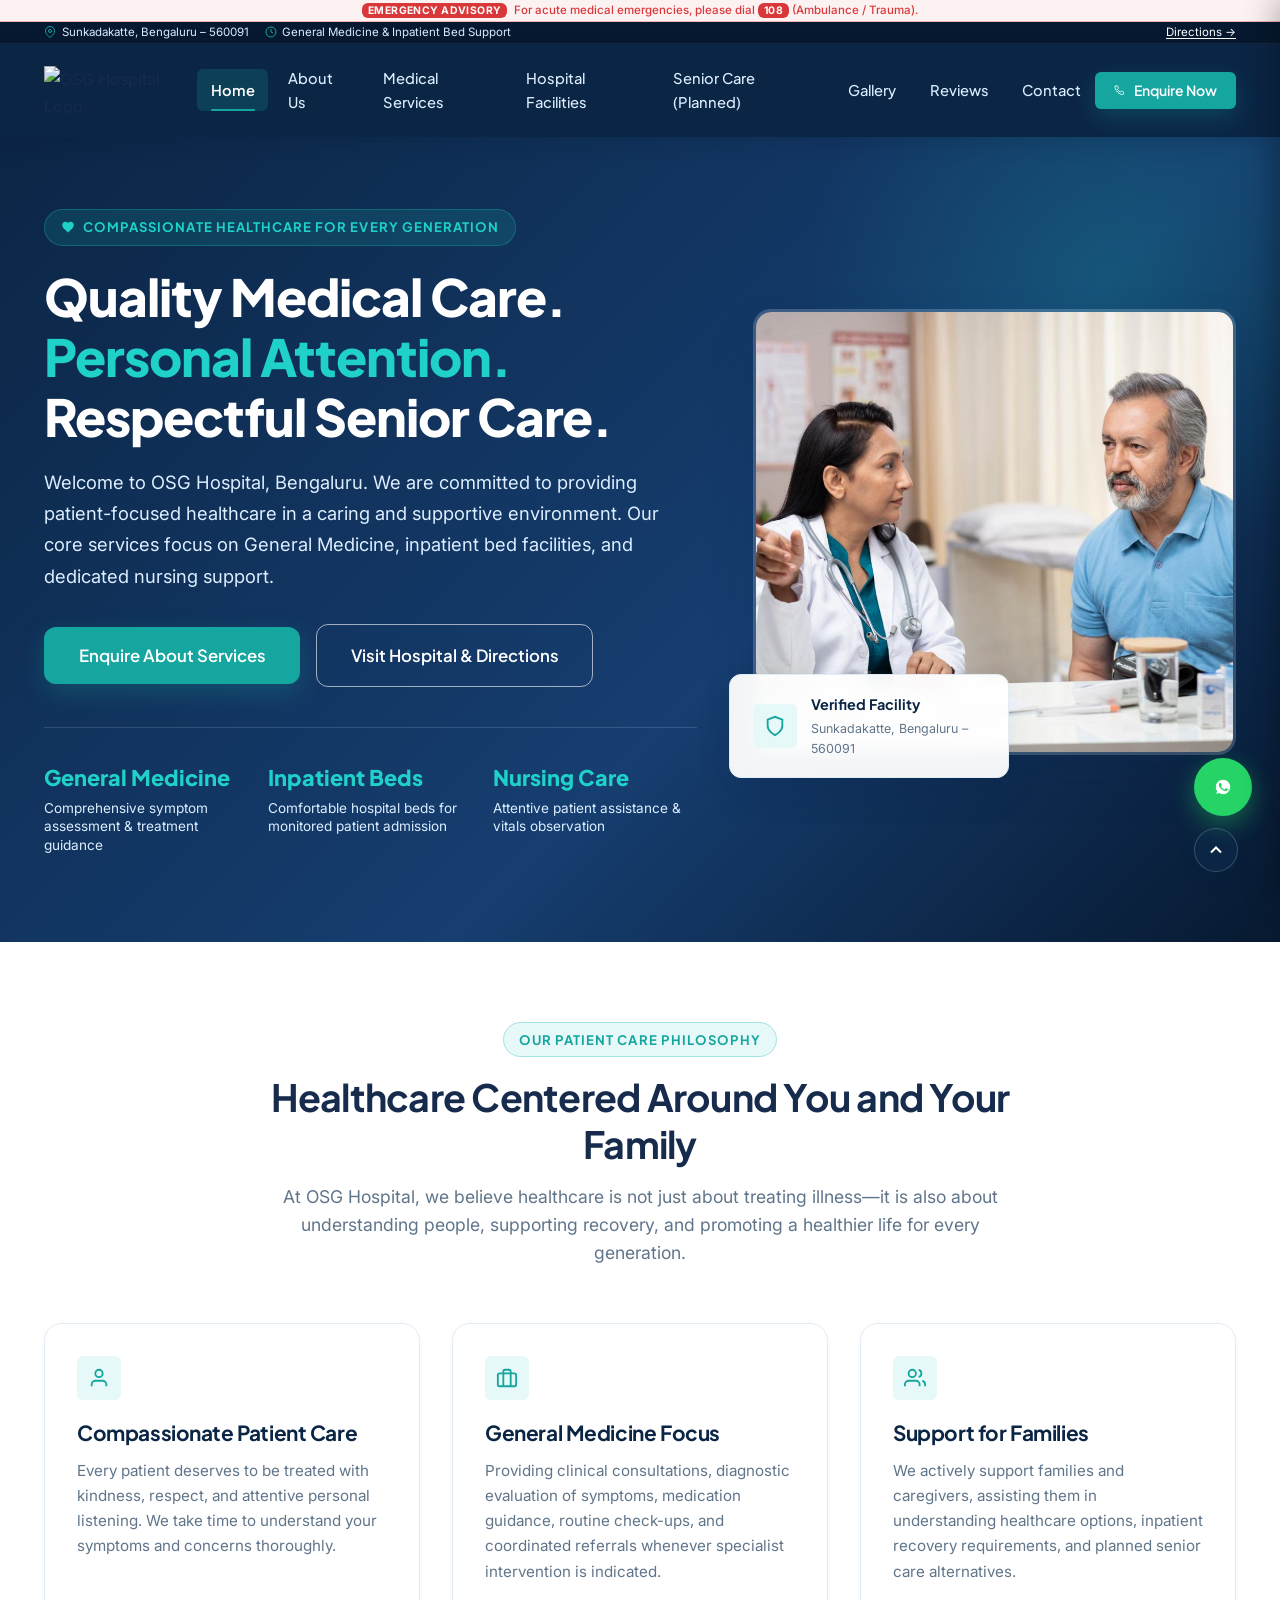
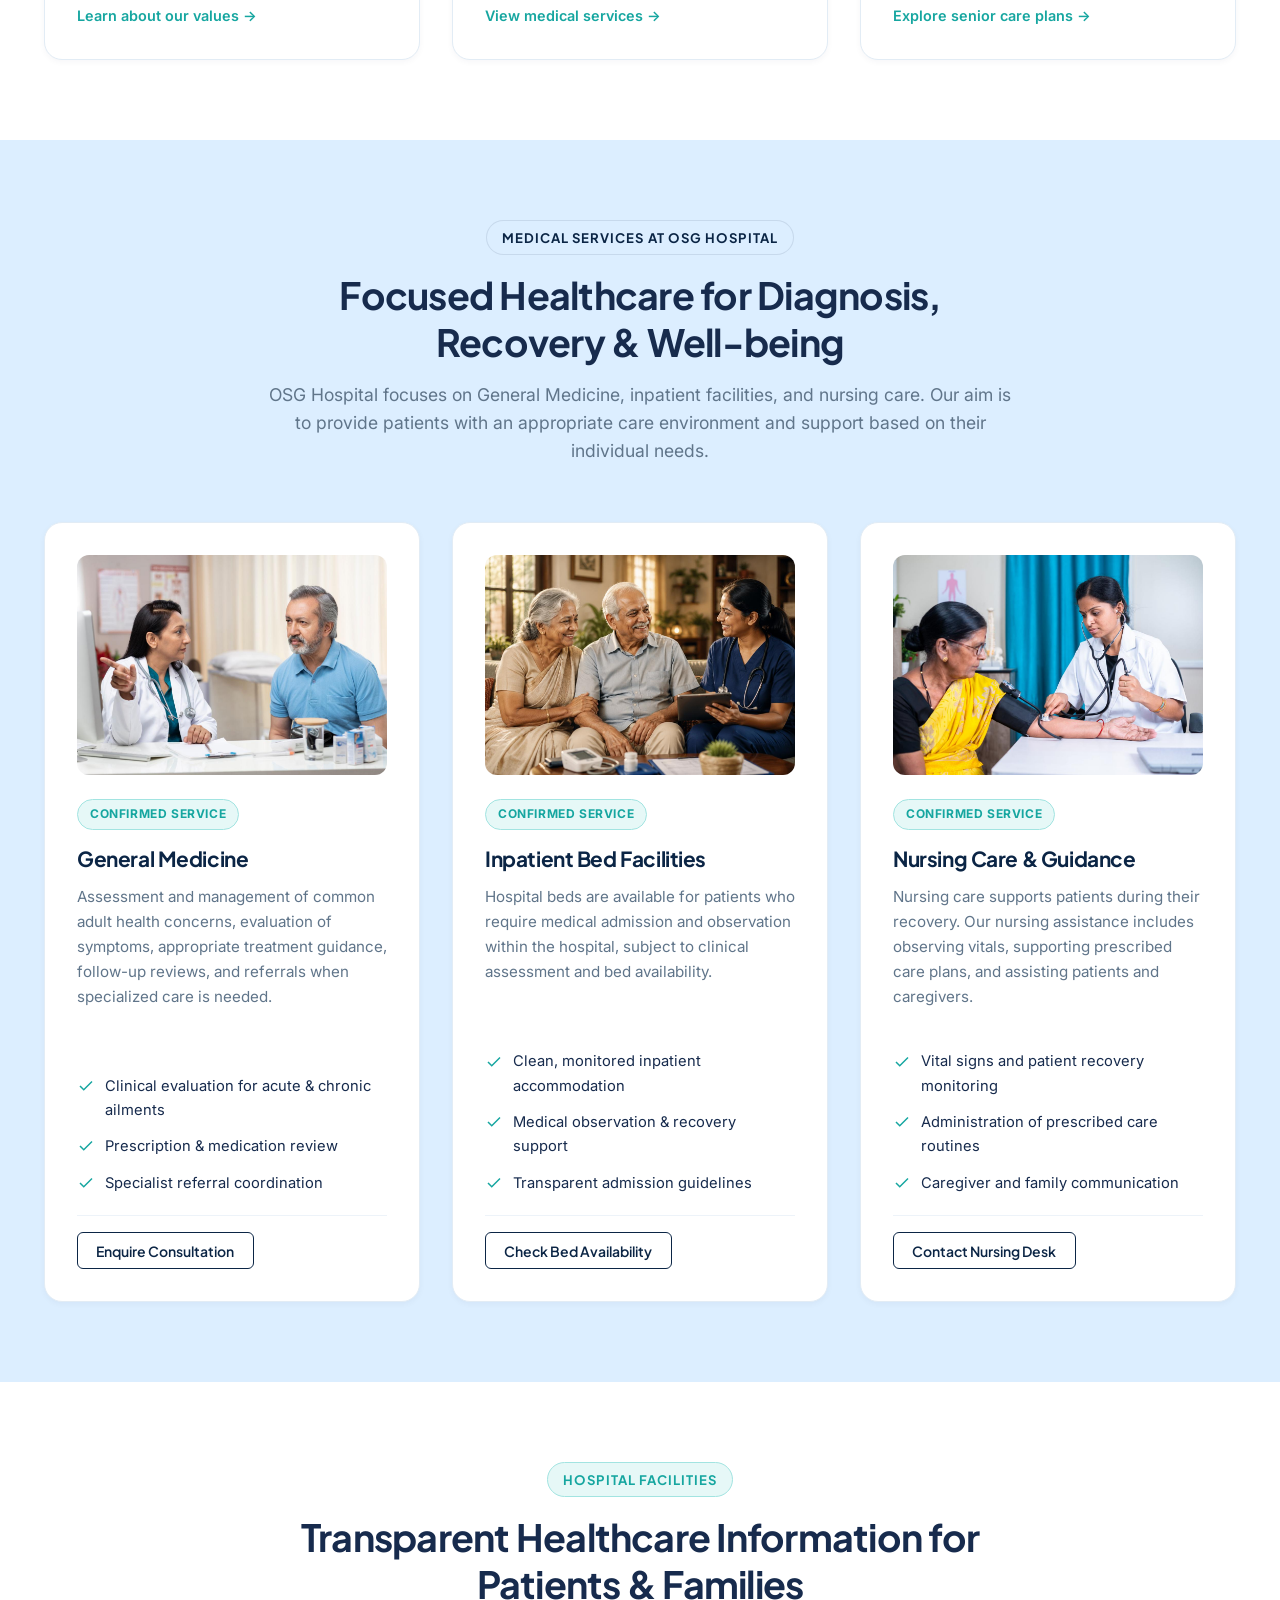
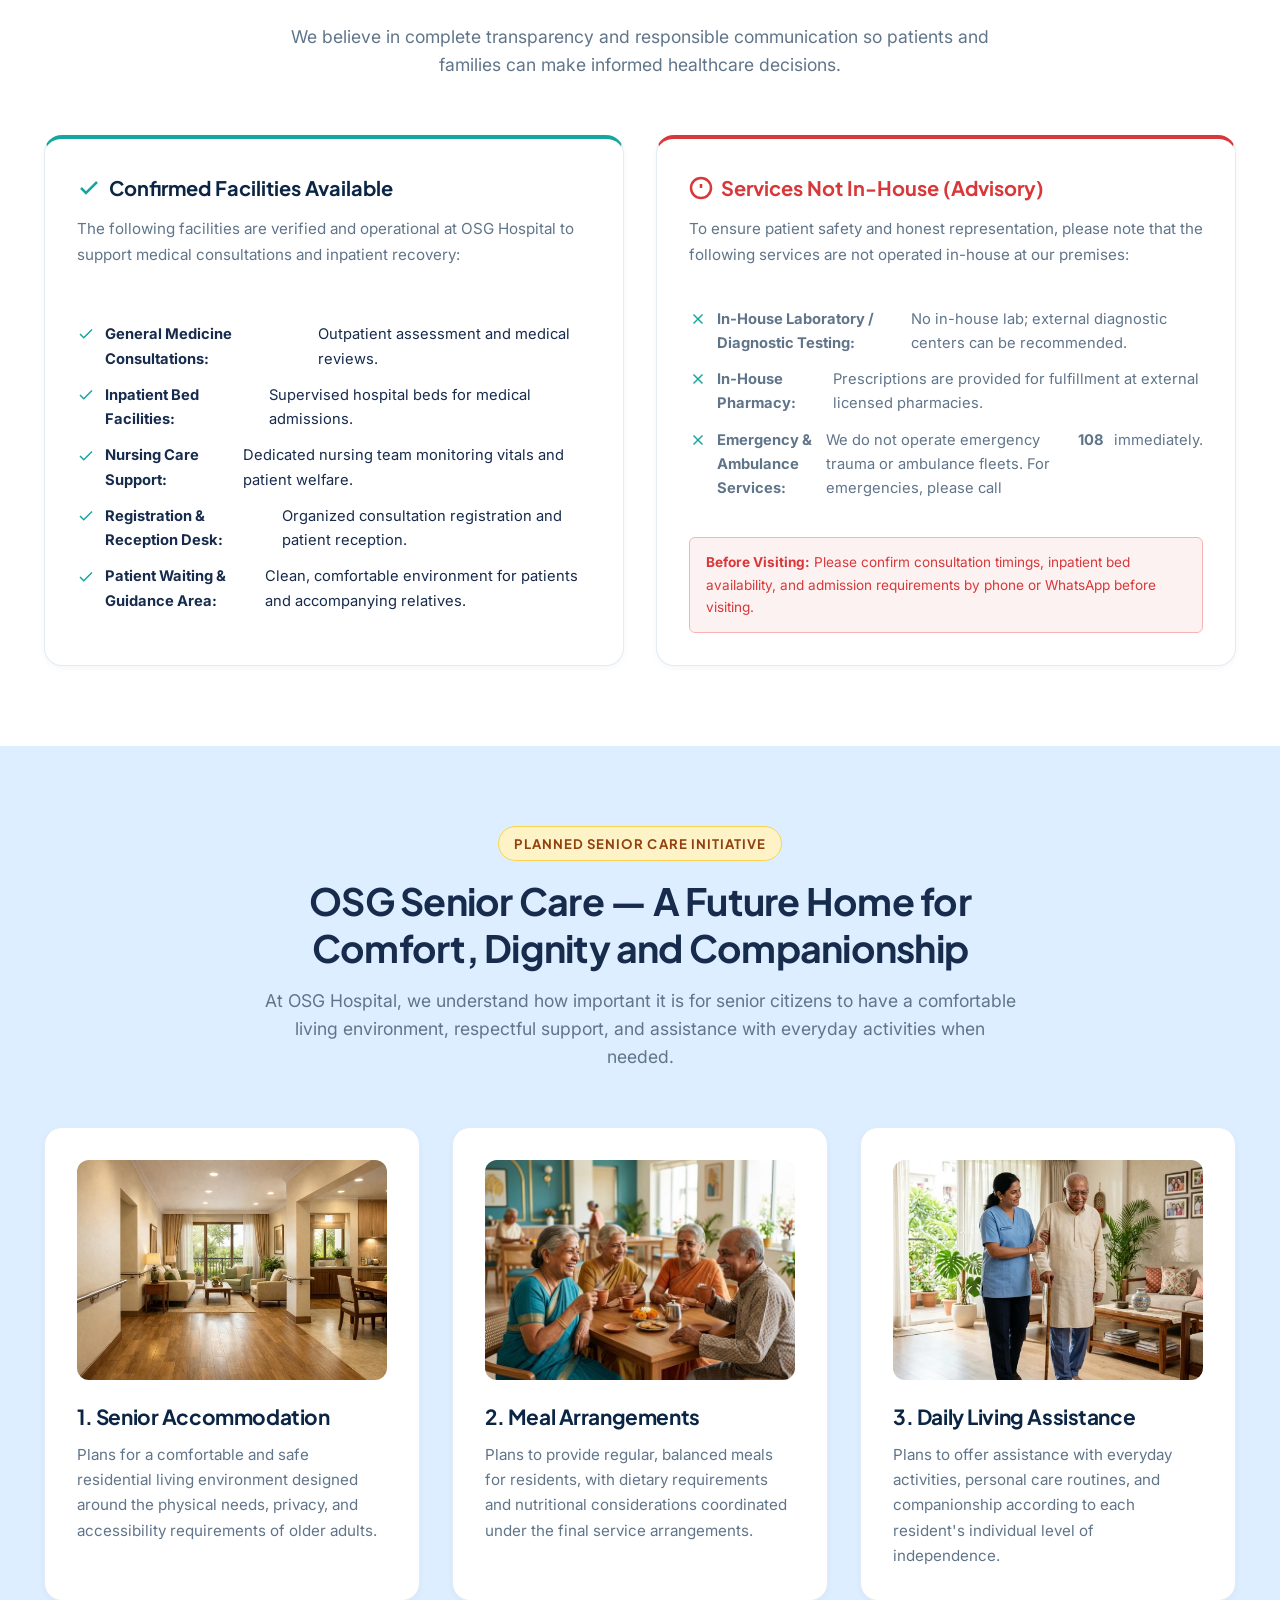
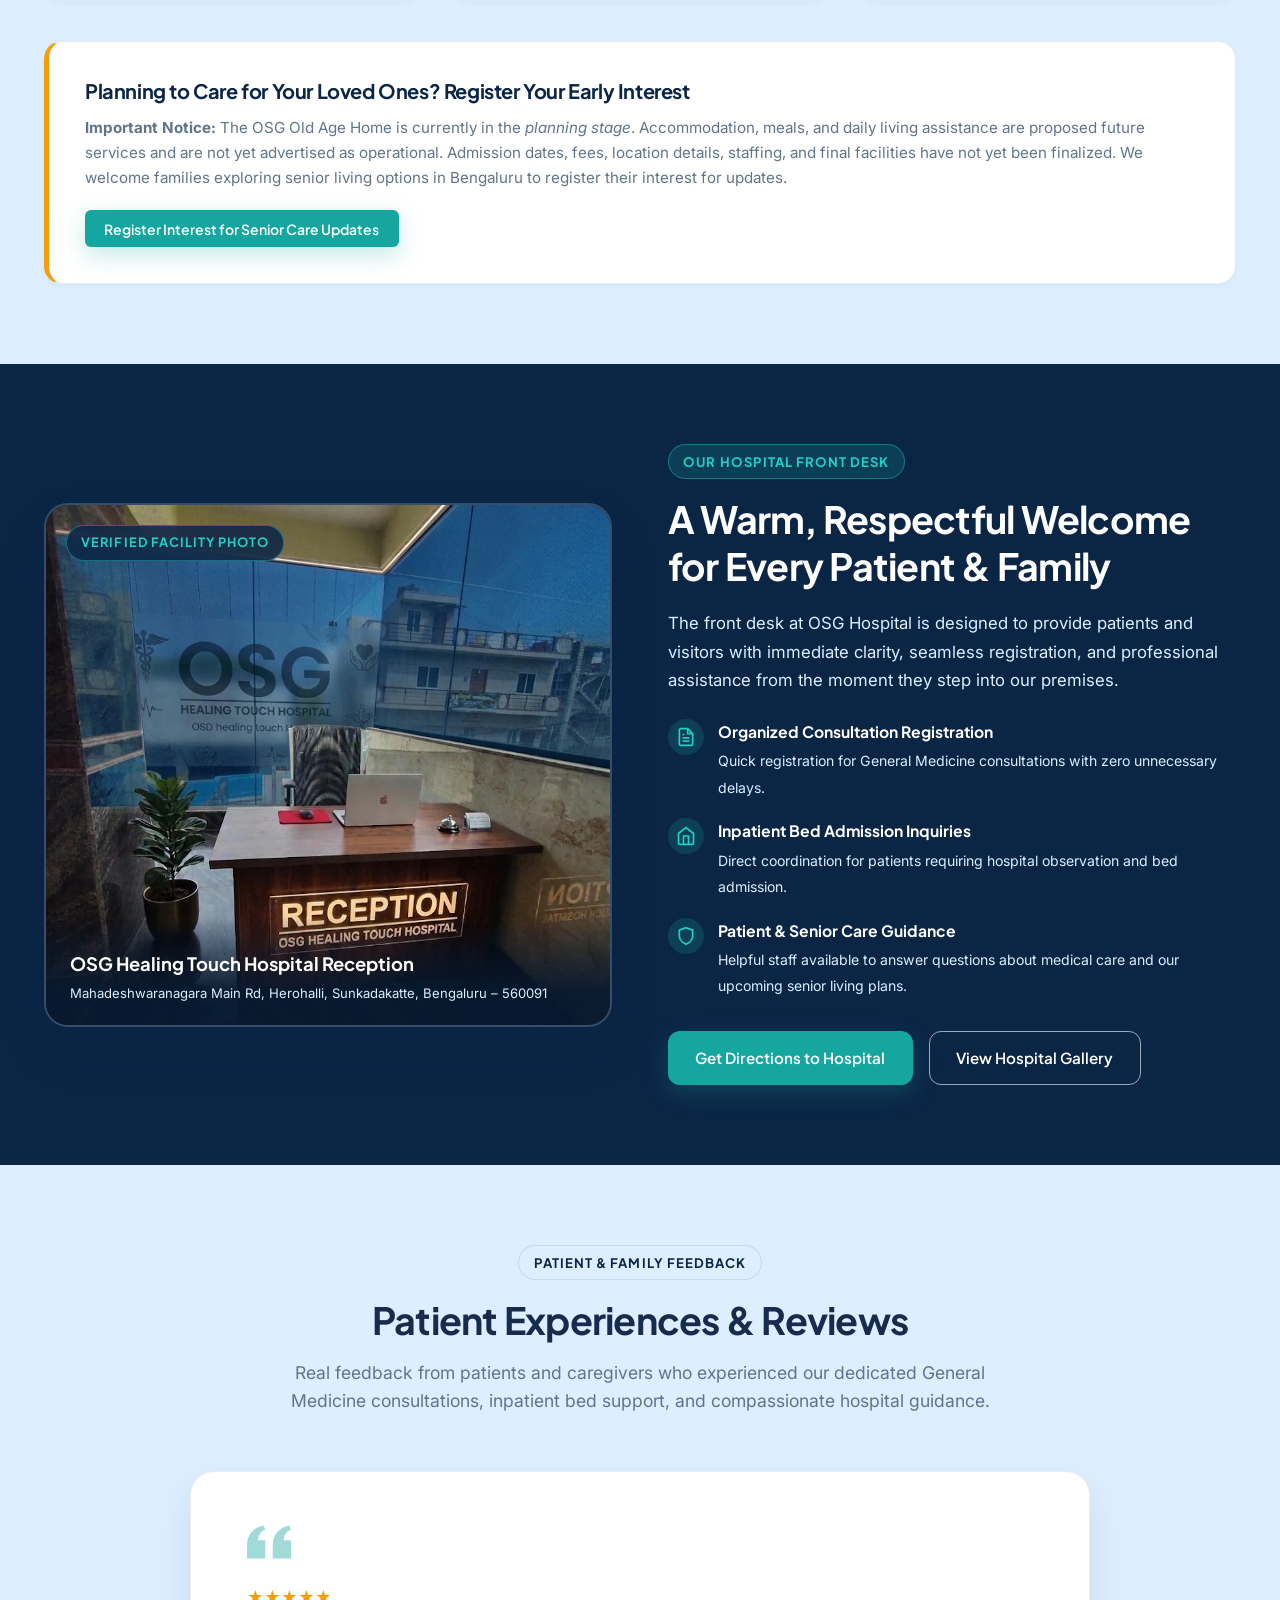
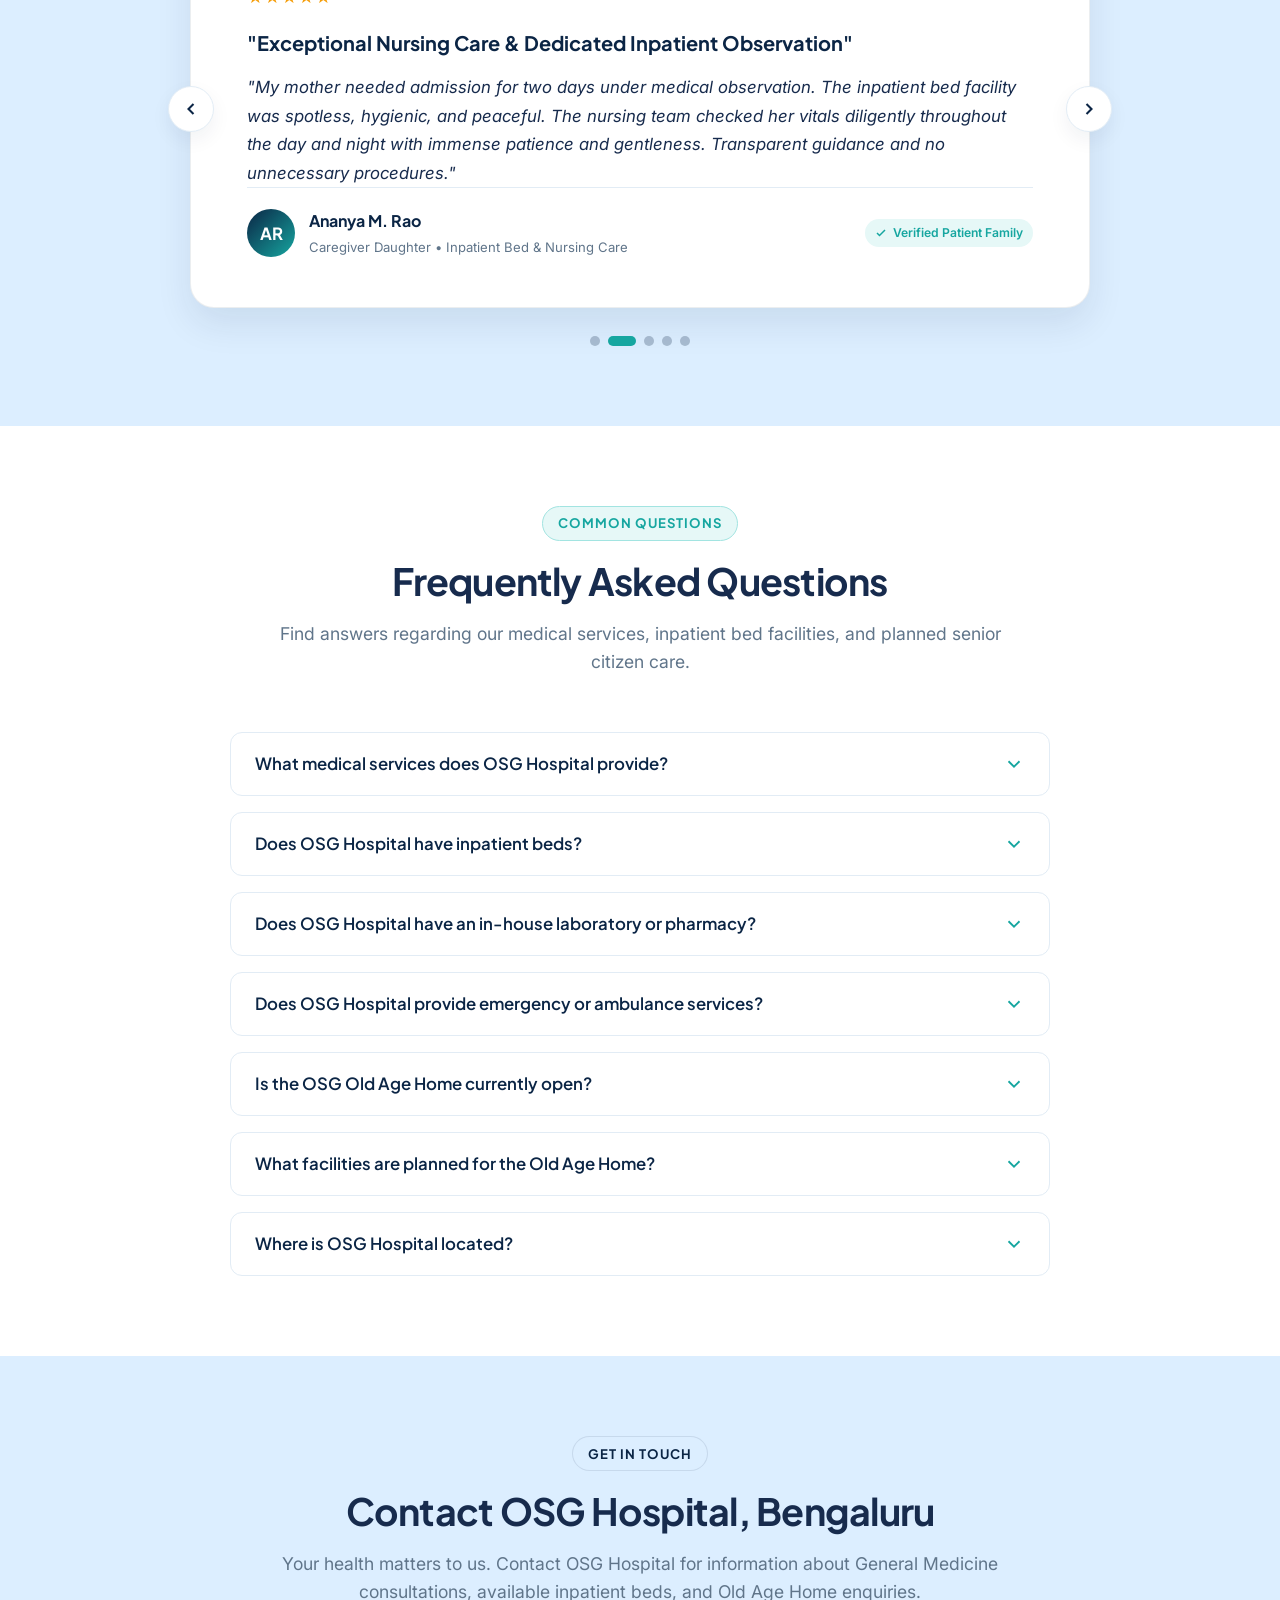
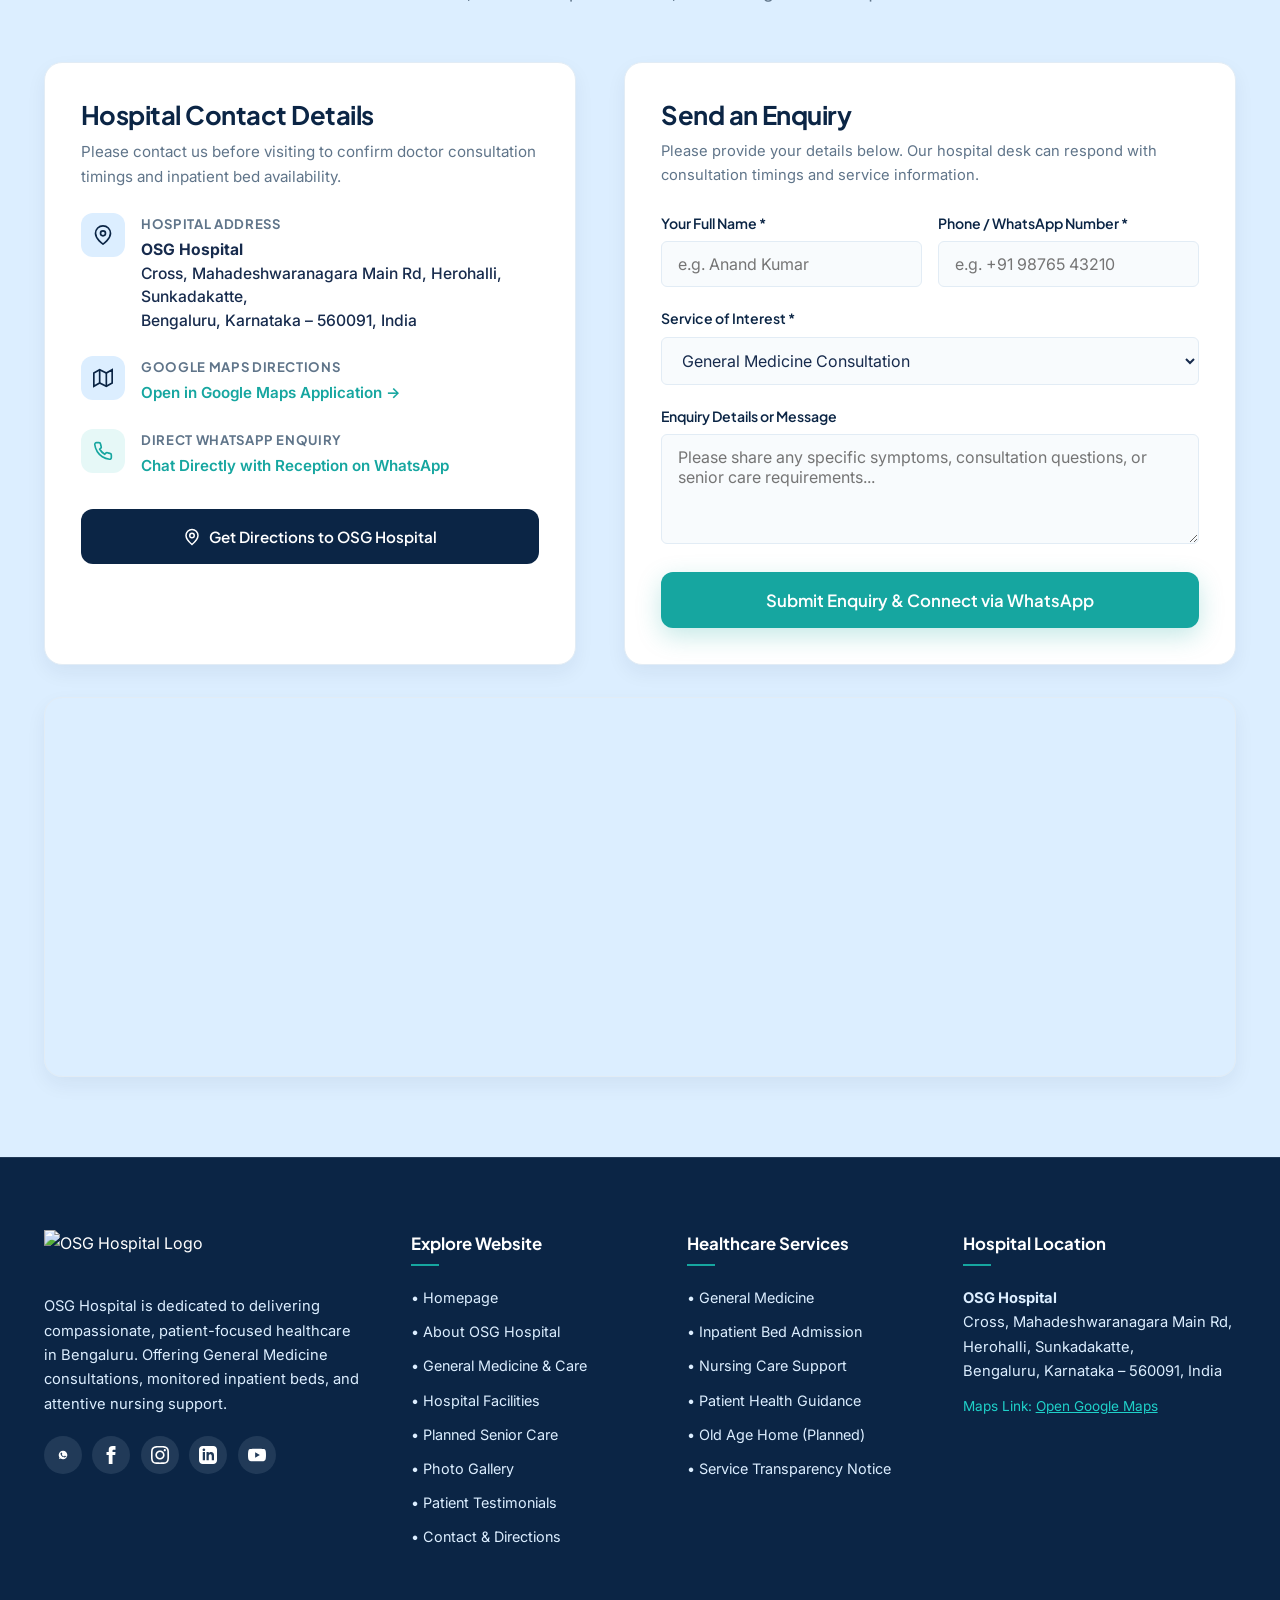
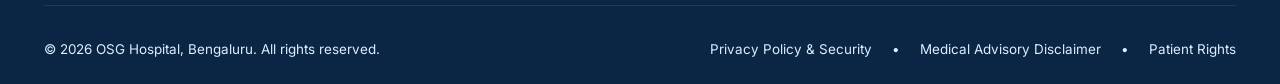
==== index.html @ 6dcfab47 "Add files via upload" ====
<!DOCTYPE html>
<html lang="en">
<head>
  <meta charset="UTF-8">
  <meta name="viewport" content="width=device-width, initial-scale=1.0">
  <title>OSG Hospital Bengaluru | General Medicine & Inpatient Care</title>
  <meta name="description" content="OSG Hospital in Bengaluru provides General Medicine, inpatient bed facilities, and nursing care. Enquire about medical services and our planned Old Age Home initiative.">
  <meta name="keywords" content="OSG Hospital Bengaluru, General Medicine in Bengaluru, Inpatient hospital facilities in Bengaluru, Nursing care in Bengaluru, Planned Old Age Home in Bengaluru, Senior citizen accommodation enquiries in Bengaluru, Hospital in Bengaluru 560091">
  <meta name="author" content="OSG Hospital">
  <link rel="canonical" href="https://osghospital.in/">

  <!-- Open Graph / Facebook -->
  <meta property="og:type" content="website">
  <meta property="og:url" content="https://osghospital.in/">
  <meta property="og:title" content="OSG Hospital Bengaluru | General Medicine & Senior Care">
  <meta property="og:description" content="Compassionate healthcare, General Medicine, inpatient beds, and dedicated nursing in Bengaluru 560091. Learn about our planned senior care services.">
  <meta property="og:image" content="assets/images/reception-desk.png">

  <!-- Favicon -->
  <link rel="icon" type="image/svg+xml" href="assets/images/favicon.svg">

  <!-- Google Fonts: Plus Jakarta Sans & Inter -->
  <link rel="preconnect" href="https://fonts.googleapis.com">
  <link rel="preconnect" href="https://fonts.gstatic.com" crossorigin>
  <link href="https://fonts.googleapis.com/css2?family=Inter:wght@300;400;500;600;700&family=Plus+Jakarta+Sans:wght@500;600;700;800;900&display=swap" rel="stylesheet">

  <!-- Stylesheet -->
  <link rel="stylesheet" href="assets/css/style.css">

  <!-- Schema.org Medical Organization JSON-LD -->
  <script type="application/ld+json">
  {
    "@context": "https://schema.org",
    "@type": "MedicalOrganization",
    "name": "OSG Hospital",
    "alternateName": ["OSG Healing Touch Hospital", "OSG Hospital and Senior Citizen Health Care"],
    "description": "Healthcare facility in Bengaluru focusing on General Medicine, inpatient bed facilities, nursing care, and planned senior citizen care.",
    "url": "https://osghospital.in",
    "logo": "https://osghospital.in/assets/images/logo-dark.svg",
    "address": {
      "@type": "PostalAddress",
      "streetAddress": "Cross, Mahadeshwaranagara Main Rd, Herohalli, Sunkadakatte",
      "addressLocality": "Bengaluru",
      "addressRegion": "Karnataka",
      "postalCode": "560091",
      "addressCountry": "IN"
    },
    "hasMap": "https://share.google/vMTb4hacWl4AtbwWm",
    "medicalSpecialty": "GeneralMedicine",
    "availableService": [
      {
        "@type": "MedicalProcedure",
        "name": "General Medicine Consultations"
      },
      {
        "@type": "MedicalProcedure",
        "name": "Inpatient Bed Facilities"
      },
      {
        "@type": "MedicalProcedure",
        "name": "Professional Nursing Care"
      }
    ]
  }
  </script>
</head>
<body>

  <!-- Top Emergency & Safety Notice Ribbon (Half-Size Compact) -->
  <div class="emergency-bar" role="alert">
    <div class="container">
      <strong>Emergency Advisory</strong>
      <span>For acute medical emergencies, please dial <strong>108</strong> (Ambulance / Trauma).</span>
    </div>
  </div>

  <!-- Top Information Bar (Half-Size Compact) -->
  <div class="top-info-bar">
    <div class="container">
      <div class="top-info-items">
        <span class="top-info-item">
          <svg viewBox="0 0 24 24" fill="none" stroke="currentColor" stroke-width="2"><path d="M21 10c0 7-9 13-9 13s-9-6-9-13a9 9 0 0118 0z"></path><circle cx="12" cy="10" r="3"></circle></svg>
          Sunkadakatte, Bengaluru &ndash; 560091
        </span>
        <span class="top-info-item top-info-hide-mob">
          <svg viewBox="0 0 24 24" fill="none" stroke="currentColor" stroke-width="2"><circle cx="12" cy="12" r="10"></circle><polyline points="12 6 12 12 16 14"></polyline></svg>
          General Medicine &amp; Inpatient Bed Support
        </span>
      </div>
      <div class="top-info-items">
        <a href="https://share.google/vMTb4hacWl4AtbwWm" target="_blank" rel="noopener noreferrer" class="top-info-link">
          Directions &rarr;
        </a>
      </div>
    </div>
  </div>

  <!-- Main Site Header & Sticky Navigation -->
  <header class="site-header">
    <div class="container">
      <nav class="navbar" aria-label="Main Navigation">
        <!-- Logo -->
        <a href="index.html" class="nav-brand" aria-label="OSG Hospital Home">
          <img src="assets/images/logo-white.svg" alt="OSG Hospital Logo" class="nav-logo-img">
        </a>

        <!-- Desktop Navigation Links -->
        <div class="nav-menu">
          <a href="index.html" class="nav-link active">Home</a>
          <a href="about.html" class="nav-link">About Us</a>
          <a href="services.html" class="nav-link">Medical Services</a>
          <a href="facilities.html" class="nav-link">Hospital Facilities</a>
          <a href="senior-care.html" class="nav-link">Senior Care (Planned)</a>
          <a href="gallery.html" class="nav-link">Gallery</a>
          <a href="#reviews" class="nav-link">Reviews</a>
          <a href="contact.html" class="nav-link">Contact</a>
        </div>

        <!-- Header Actions -->
        <div class="nav-actions">
          <button class="btn btn-teal btn-sm" data-open-modal="enquiryModal" data-service="General Consultation">
            <svg width="16" height="16" viewBox="0 0 24 24" fill="none" stroke="currentColor" stroke-width="2"><path d="M22 16.92v3a2 2 0 01-2.18 2 19.79 19.79 0 01-8.63-3.07 19.5 19.5 0 01-6-6 19.79 19.79 0 01-3.07-8.67A2 2 0 014.11 2h3a2 2 0 012 1.72 12.84 12.84 0 00.7 2.81 2 2 0 01-.45 2.11L8.09 9.91a16 16 0 006 6l1.27-1.27a2 2 0 012.11-.45 12.84 12.84 0 002.81.7A2 2 0 0122 16.92z"></path></svg>
            Enquire Now
          </button>
        </div>

        <!-- Mobile Drawer Toggle -->
        <button class="nav-toggle" aria-label="Toggle navigation menu">
          <svg viewBox="0 0 24 24" fill="none" stroke="currentColor" stroke-width="2"><line x1="3" y1="12" x2="21" y2="12"></line><line x1="3" y1="6" x2="21" y2="6"></line><line x1="3" y1="18" x2="21" y2="18"></line></svg>
        </button>
      </nav>
    </div>
  </header>

  <!-- Mobile Off-canvas Navigation Drawer -->
  <div class="mobile-nav-backdrop"></div>
  <aside class="mobile-nav-drawer" aria-label="Mobile Navigation">
    <div class="mobile-nav-header">
      <img src="assets/images/logo-white.svg" alt="OSG Hospital Logo" style="height: 38px;">
      <button class="mobile-nav-close" aria-label="Close navigation menu">
        <svg width="24" height="24" viewBox="0 0 24 24" fill="none" stroke="currentColor" stroke-width="2"><line x1="18" y1="6" x2="6" y2="18"></line><line x1="6" y1="6" x2="18" y2="18"></line></svg>
      </button>
    </div>
    <div class="mobile-nav-links">
      <a href="index.html" class="nav-link active">Home</a>
      <a href="about.html" class="nav-link">About Us</a>
      <a href="services.html" class="nav-link">Medical Services</a>
      <a href="facilities.html" class="nav-link">Hospital Facilities</a>
      <a href="senior-care.html" class="nav-link">Senior Care (Planned)</a>
      <a href="gallery.html" class="nav-link">Photo Gallery</a>
      <a href="#reviews" class="nav-link">Patient Reviews</a>
      <a href="contact.html" class="nav-link">Contact & Directions</a>
    </div>
    <div class="mobile-nav-footer">
      <button class="btn btn-teal btn-sm" style="width: 100%;" data-open-modal="enquiryModal">
        Book Consultation / Enquiry
      </button>
      <a href="https://wa.me/919999999999?text=Hello%20OSG%20Hospital,%20I%20would%20like%20to%20enquire%20about%20your%20medical%20services." target="_blank" rel="noopener noreferrer" class="btn btn-whatsapp btn-sm" style="width: 100%;">
        Chat on WhatsApp
      </a>
    </div>
  </aside>

  <!-- 1. HERO SECTION -->
  <section class="hero-section">
    <div class="container">
      <div class="hero-grid">
        <div class="hero-content">
          <div class="hero-badge">
            <svg width="14" height="14" viewBox="0 0 24 24" fill="currentColor"><path d="M12 21.35l-1.45-1.32C5.4 15.36 2 12.28 2 8.5 2 5.42 4.42 3 7.5 3c1.74 0 3.41.81 4.5 2.09C13.09 3.81 14.76 3 16.5 3 19.58 3 22 5.42 22 8.5c0 3.78-3.4 6.86-8.55 11.54L12 21.35z"/></svg>
            Compassionate Healthcare for Every Generation
          </div>
          <h1 class="hero-title">
            Quality Medical Care. <br>
            <span>Personal Attention.</span> <br>
            Respectful Senior Care.
          </h1>
          <p class="hero-description">
            Welcome to OSG Hospital, Bengaluru. We are committed to providing patient-focused healthcare in a caring and supportive environment. Our core services focus on General Medicine, inpatient bed facilities, and dedicated nursing support.
          </p>
          <div class="btn-group">
            <button class="btn btn-teal btn-lg" data-open-modal="enquiryModal" data-service="General Consultation">
              Enquire About Services
            </button>
            <a href="contact.html" class="btn btn-outline-white btn-lg">
              Visit Hospital &amp; Directions
            </a>
          </div>

          <!-- Quick Metrics Bar -->
          <div class="hero-highlights">
            <div class="hero-highlight-item">
              <span class="hero-highlight-number">General Medicine</span>
              <span class="hero-highlight-label">Comprehensive symptom assessment &amp; treatment guidance</span>
            </div>
            <div class="hero-highlight-item">
              <span class="hero-highlight-number">Inpatient Beds</span>
              <span class="hero-highlight-label">Comfortable hospital beds for monitored patient admission</span>
            </div>
            <div class="hero-highlight-item">
              <span class="hero-highlight-number">Nursing Care</span>
              <span class="hero-highlight-label">Attentive patient assistance &amp; vitals observation</span>
            </div>
          </div>
        </div>

        <!-- Hero Visual Preview -->
        <div class="hero-card-preview">
          <div class="hero-main-img-wrapper">
            <img src="assets/images/general-medicine-consult.jpg" alt="General Medicine Doctor Consultation at OSG Hospital Bengaluru" class="hero-main-img">
          </div>
          <div class="hero-floating-card">
            <div class="floating-icon-wrap">
              <svg width="22" height="22" viewBox="0 0 24 24" fill="none" stroke="currentColor" stroke-width="2"><path d="M12 22s8-4 8-10V5l-8-3-8 3v7c0 6 8 10 8 10z"></path></svg>
            </div>
            <div>
              <div class="floating-card-title">Verified Facility</div>
              <div class="floating-card-desc">Sunkadakatte, Bengaluru &ndash; 560091</div>
            </div>
          </div>
        </div>
      </div>
    </div>
  </section>

  <!-- 2. WELCOME & PHILOSOPHY SECTION -->
  <section class="section section-bg-white">
    <div class="container">
      <div class="section-header">
        <span class="section-badge badge-teal">Our Patient Care Philosophy</span>
        <h2 class="section-title">Healthcare Centered Around You and Your Family</h2>
        <p class="section-subtitle">
          At OSG Hospital, we believe healthcare is not just about treating illness&mdash;it is also about understanding people, supporting recovery, and promoting a healthier life for every generation.
        </p>
      </div>

      <div class="grid-3">
        <div class="card">
          <div class="floating-icon-wrap" style="margin-bottom: 1.25rem;">
            <svg width="22" height="22" viewBox="0 0 24 24" fill="none" stroke="currentColor" stroke-width="2"><path d="M20 21v-2a4 4 0 00-4-4H8a4 4 0 00-4 4v2"></path><circle cx="12" cy="7" r="4"></circle></svg>
          </div>
          <h3 class="card-title">Compassionate Patient Care</h3>
          <p class="card-text">
            Every patient deserves to be treated with kindness, respect, and attentive personal listening. We take time to understand your symptoms and concerns thoroughly.
          </p>
          <a href="about.html" class="link-teal">Learn about our values &rarr;</a>
        </div>

        <div class="card">
          <div class="floating-icon-wrap" style="margin-bottom: 1.25rem;">
            <svg width="22" height="22" viewBox="0 0 24 24" fill="none" stroke="currentColor" stroke-width="2"><rect x="2" y="7" width="20" height="14" rx="2" ry="2"></rect><path d="M16 21V5a2 2 0 00-2-2h-4a2 2 0 00-2 2v16"></path></svg>
          </div>
          <h3 class="card-title">General Medicine Focus</h3>
          <p class="card-text">
            Providing clinical consultations, diagnostic evaluation of symptoms, medication guidance, routine check-ups, and coordinated referrals whenever specialist intervention is indicated.
          </p>
          <a href="services.html" class="link-teal">View medical services &rarr;</a>
        </div>

        <div class="card">
          <div class="floating-icon-wrap" style="margin-bottom: 1.25rem;">
            <svg width="22" height="22" viewBox="0 0 24 24" fill="none" stroke="currentColor" stroke-width="2"><path d="M17 21v-2a4 4 0 00-4-4H5a4 4 0 00-4 4v2"></path><circle cx="9" cy="7" r="4"></circle><path d="M23 21v-2a4 4 0 00-3-3.87"></path><path d="M16 3.13a4 4 0 010 7.75"></path></svg>
          </div>
          <h3 class="card-title">Support for Families</h3>
          <p class="card-text">
            We actively support families and caregivers, assisting them in understanding healthcare options, inpatient recovery requirements, and planned senior care alternatives.
          </p>
          <a href="senior-care.html" class="link-teal">Explore senior care plans &rarr;</a>
        </div>
      </div>
    </div>
  </section>

  <!-- 3. MEDICAL SERVICES SECTION -->
  <section class="section section-bg-secondary" id="services">
    <div class="container">
      <div class="section-header">
        <span class="section-badge">Medical Services at OSG Hospital</span>
        <h2 class="section-title">Focused Healthcare for Diagnosis, Recovery &amp; Well-being</h2>
        <p class="section-subtitle">
          OSG Hospital focuses on General Medicine, inpatient facilities, and nursing care. Our aim is to provide patients with an appropriate care environment and support based on their individual needs.
        </p>
      </div>

      <div class="grid-3">
        <!-- Service 1 -->
        <div class="card">
          <img src="assets/images/general-medicine-consult.jpg" alt="General Medicine Consultation" class="card-img-top">
          <span class="card-badge badge-confirmed">Confirmed Service</span>
          <h3 class="card-title">General Medicine</h3>
          <p class="card-text">
            Assessment and management of common adult health concerns, evaluation of symptoms, appropriate treatment guidance, follow-up reviews, and referrals when specialized care is needed.
          </p>
          <ul class="feature-list">
            <li class="feature-item">
              <svg viewBox="0 0 24 24" fill="none" stroke="currentColor" stroke-width="2"><polyline points="20 6 9 17 4 12"></polyline></svg>
              Clinical evaluation for acute &amp; chronic ailments
            </li>
            <li class="feature-item">
              <svg viewBox="0 0 24 24" fill="none" stroke="currentColor" stroke-width="2"><polyline points="20 6 9 17 4 12"></polyline></svg>
              Prescription &amp; medication review
            </li>
            <li class="feature-item">
              <svg viewBox="0 0 24 24" fill="none" stroke="currentColor" stroke-width="2"><polyline points="20 6 9 17 4 12"></polyline></svg>
              Specialist referral coordination
            </li>
          </ul>
          <div class="card-footer-action">
            <button class="btn btn-outline-navy btn-sm" data-open-modal="enquiryModal" data-service="General Medicine">
              Enquire Consultation
            </button>
          </div>
        </div>

        <!-- Service 2 -->
        <div class="card">
          <img src="assets/images/nursing-patient-care.jpg" alt="Inpatient Bed Facilities and Nursing Care" class="card-img-top">
          <span class="card-badge badge-confirmed">Confirmed Service</span>
          <h3 class="card-title">Inpatient Bed Facilities</h3>
          <p class="card-text">
            Hospital beds are available for patients who require medical admission and observation within the hospital, subject to clinical assessment and bed availability.
          </p>
          <ul class="feature-list">
            <li class="feature-item">
              <svg viewBox="0 0 24 24" fill="none" stroke="currentColor" stroke-width="2"><polyline points="20 6 9 17 4 12"></polyline></svg>
              Clean, monitored inpatient accommodation
            </li>
            <li class="feature-item">
              <svg viewBox="0 0 24 24" fill="none" stroke="currentColor" stroke-width="2"><polyline points="20 6 9 17 4 12"></polyline></svg>
              Medical observation &amp; recovery support
            </li>
            <li class="feature-item">
              <svg viewBox="0 0 24 24" fill="none" stroke="currentColor" stroke-width="2"><polyline points="20 6 9 17 4 12"></polyline></svg>
              Transparent admission guidelines
            </li>
          </ul>
          <div class="card-footer-action">
            <button class="btn btn-outline-navy btn-sm" data-open-modal="enquiryModal" data-service="Inpatient Bed Facility">
              Check Bed Availability
            </button>
          </div>
        </div>

        <!-- Service 3 -->
        <div class="card">
          <img src="assets/images/preventive-checkup.jpg" alt="Nursing Care and Patient Guidance" class="card-img-top">
          <span class="card-badge badge-confirmed">Confirmed Service</span>
          <h3 class="card-title">Nursing Care &amp; Guidance</h3>
          <p class="card-text">
            Nursing care supports patients during their recovery. Our nursing assistance includes observing vitals, supporting prescribed care plans, and assisting patients and caregivers.
          </p>
          <ul class="feature-list">
            <li class="feature-item">
              <svg viewBox="0 0 24 24" fill="none" stroke="currentColor" stroke-width="2"><polyline points="20 6 9 17 4 12"></polyline></svg>
              Vital signs and patient recovery monitoring
            </li>
            <li class="feature-item">
              <svg viewBox="0 0 24 24" fill="none" stroke="currentColor" stroke-width="2"><polyline points="20 6 9 17 4 12"></polyline></svg>
              Administration of prescribed care routines
            </li>
            <li class="feature-item">
              <svg viewBox="0 0 24 24" fill="none" stroke="currentColor" stroke-width="2"><polyline points="20 6 9 17 4 12"></polyline></svg>
              Caregiver and family communication
            </li>
          </ul>
          <div class="card-footer-action">
            <button class="btn btn-outline-navy btn-sm" data-open-modal="enquiryModal" data-service="Nursing Care">
              Contact Nursing Desk
            </button>
          </div>
        </div>
      </div>
    </div>
  </section>

  <!-- 4. CONFIRMED FACILITIES & TRANSPARENCY NOTICE -->
  <section class="section section-bg-white" id="facilities">
    <div class="container">
      <div class="section-header">
        <span class="section-badge badge-teal">Hospital Facilities</span>
        <h2 class="section-title">Transparent Healthcare Information for Patients &amp; Families</h2>
        <p class="section-subtitle">
          We believe in complete transparency and responsible communication so patients and families can make informed healthcare decisions.
        </p>
      </div>

      <div class="grid-2">
        <!-- Confirmed Facilities -->
        <div class="card" style="border-top: 4px solid var(--btn-cta);">
          <div class="transparency-col-title" style="color: var(--header-nav); font-size: 1.25rem;">
            <svg width="24" height="24" viewBox="0 0 24 24" fill="none" stroke="var(--btn-cta)" stroke-width="2.5"><polyline points="20 6 9 17 4 12"></polyline></svg>
            Confirmed Facilities Available
          </div>
          <p class="card-text">
            The following facilities are verified and operational at OSG Hospital to support medical consultations and inpatient recovery:
          </p>
          <ul class="feature-list">
            <li class="feature-item">
              <svg viewBox="0 0 24 24" fill="none" stroke="currentColor" stroke-width="2"><polyline points="20 6 9 17 4 12"></polyline></svg>
              <strong>General Medicine Consultations:</strong> Outpatient assessment and medical reviews.
            </li>
            <li class="feature-item">
              <svg viewBox="0 0 24 24" fill="none" stroke="currentColor" stroke-width="2"><polyline points="20 6 9 17 4 12"></polyline></svg>
              <strong>Inpatient Bed Facilities:</strong> Supervised hospital beds for medical admissions.
            </li>
            <li class="feature-item">
              <svg viewBox="0 0 24 24" fill="none" stroke="currentColor" stroke-width="2"><polyline points="20 6 9 17 4 12"></polyline></svg>
              <strong>Nursing Care Support:</strong> Dedicated nursing team monitoring vitals and patient welfare.
            </li>
            <li class="feature-item">
              <svg viewBox="0 0 24 24" fill="none" stroke="currentColor" stroke-width="2"><polyline points="20 6 9 17 4 12"></polyline></svg>
              <strong>Registration &amp; Reception Desk:</strong> Organized consultation registration and patient reception.
            </li>
            <li class="feature-item">
              <svg viewBox="0 0 24 24" fill="none" stroke="currentColor" stroke-width="2"><polyline points="20 6 9 17 4 12"></polyline></svg>
              <strong>Patient Waiting &amp; Guidance Area:</strong> Clean, comfortable environment for patients and accompanying relatives.
            </li>
          </ul>
        </div>

        <!-- Services Not Currently Available Notice -->
        <div class="card" style="border-top: 4px solid var(--alert-red);">
          <div class="transparency-col-title" style="color: var(--alert-red); font-size: 1.25rem;">
            <svg width="24" height="24" viewBox="0 0 24 24" fill="none" stroke="var(--alert-red)" stroke-width="2.5"><circle cx="12" cy="12" r="10"></circle><line x1="12" y1="8" x2="12" y2="12"></line><line x1="12" y1="16" x2="12.01" y2="16"></line></svg>
            Services Not In-House (Advisory)
          </div>
          <p class="card-text">
            To ensure patient safety and honest representation, please note that the following services are not operated in-house at our premises:
          </p>
          <ul class="feature-list">
            <li class="feature-item" style="color: var(--secondary-text);">
              <svg viewBox="0 0 24 24" fill="none" stroke="var(--alert-red)" stroke-width="2"><line x1="18" y1="6" x2="6" y2="18"></line><line x1="6" y1="6" x2="18" y2="18"></line></svg>
              <strong>In-House Laboratory / Diagnostic Testing:</strong> No in-house lab; external diagnostic centers can be recommended.
            </li>
            <li class="feature-item" style="color: var(--secondary-text);">
              <svg viewBox="0 0 24 24" fill="none" stroke="var(--alert-red)" stroke-width="2"><line x1="18" y1="6" x2="6" y2="18"></line><line x1="6" y1="6" x2="18" y2="18"></line></svg>
              <strong>In-House Pharmacy:</strong> Prescriptions are provided for fulfillment at external licensed pharmacies.
            </li>
            <li class="feature-item" style="color: var(--secondary-text);">
              <svg viewBox="0 0 24 24" fill="none" stroke="var(--alert-red)" stroke-width="2"><line x1="18" y1="6" x2="6" y2="18"></line><line x1="6" y1="6" x2="18" y2="18"></line></svg>
              <strong>Emergency &amp; Ambulance Services:</strong> We do not operate emergency trauma or ambulance fleets. For emergencies, please call <strong>108</strong> immediately.
            </li>
          </ul>
          <div style="background-color: var(--alert-red-bg); padding: 0.85rem 1rem; border-radius: var(--radius-sm); border: 1px solid var(--alert-red-border); margin-top: 1rem; font-size: 0.85rem; color: var(--alert-red);">
            <strong>Before Visiting:</strong> Please confirm consultation timings, inpatient bed availability, and admission requirements by phone or WhatsApp before visiting.
          </div>
        </div>
      </div>
    </div>
  </section>

  <!-- 5. PLANNED OLD AGE HOME & SENIOR CITIZEN CARE -->
  <section class="section section-bg-secondary" id="senior-care">
    <div class="container">
      <div class="section-header">
        <span class="section-badge badge-planned">Planned Senior Care Initiative</span>
        <h2 class="section-title">OSG Senior Care &mdash; A Future Home for Comfort, Dignity and Companionship</h2>
        <p class="section-subtitle">
          At OSG Hospital, we understand how important it is for senior citizens to have a comfortable living environment, respectful support, and assistance with everyday activities when needed.
        </p>
      </div>

      <div class="grid-3">
        <!-- Proposed 1 -->
        <div class="card">
          <img src="assets/images/senior-care-residence.jpg" alt="Planned Senior Citizen Accommodation" class="card-img-top">
          <h3 class="card-title">1. Senior Accommodation</h3>
          <p class="card-text">
            Plans for a comfortable and safe residential living environment designed around the physical needs, privacy, and accessibility requirements of older adults.
          </p>
        </div>

        <!-- Proposed 2 -->
        <div class="card">
          <img src="assets/images/senior-living-community.jpg" alt="Planned Nutritious Meal Arrangements" class="card-img-top">
          <h3 class="card-title">2. Meal Arrangements</h3>
          <p class="card-text">
            Plans to provide regular, balanced meals for residents, with dietary requirements and nutritional considerations coordinated under the final service arrangements.
          </p>
        </div>

        <!-- Proposed 3 -->
        <div class="card">
          <img src="assets/images/senior-assisted-walk.jpg" alt="Assistance with Daily Living Activities" class="card-img-top">
          <h3 class="card-title">3. Daily Living Assistance</h3>
          <p class="card-text">
            Plans to offer assistance with everyday activities, personal care routines, and companionship according to each resident's individual level of independence.
          </p>
        </div>
      </div>

      <!-- Planning Status Callout -->
      <div class="transparency-box" style="margin-top: 2.5rem; background: #FFFFFF; border-left: 5px solid #F59E0B;">
        <h3 style="color: var(--header-nav); font-size: 1.25rem; margin-bottom: 0.75rem;">
          Planning to Care for Your Loved Ones? Register Your Early Interest
        </h3>
        <p style="color: var(--secondary-text); font-size: 0.95rem; line-height: 1.65; margin-bottom: 1.25rem;">
          <strong>Important Notice:</strong> The OSG Old Age Home is currently in the <em>planning stage</em>. Accommodation, meals, and daily living assistance are proposed future services and are not yet advertised as operational. Admission dates, fees, location details, staffing, and final facilities have not yet been finalized. We welcome families exploring senior living options in Bengaluru to register their interest for updates.
        </p>
        <button class="btn btn-teal btn-sm" data-open-modal="enquiryModal" data-service="Planned Old Age Home Interest">
          Register Interest for Senior Care Updates
        </button>
      </div>
    </div>
  </section>

  <!-- 6. HOSPITAL RECEPTION DESK & FACILITY SHOWCASE -->
  <section class="reception-showcase-section" id="reception">
    <div class="container">
      <div class="reception-grid">
        <!-- Verified Reception Desk Photo -->
        <div class="reception-image-card">
          <span class="reception-tag">Verified Facility Photo</span>
          <img src="assets/images/reception-desk.png" alt="OSG Healing Touch Hospital Reception Desk Bengaluru" class="reception-image">
          <div class="reception-caption-overlay">
            <div class="reception-caption-title">OSG Healing Touch Hospital Reception</div>
            <div class="reception-caption-sub">Mahadeshwaranagara Main Rd, Herohalli, Sunkadakatte, Bengaluru &ndash; 560091</div>
          </div>
        </div>

        <!-- Reception Context Content -->
        <div class="reception-info-content">
          <span class="section-badge badge-teal" style="background: rgba(22, 166, 160, 0.2); color: #1FD1C9; border-color: rgba(31, 209, 201, 0.4);">
            Our Hospital Front Desk
          </span>
          <h2>A Warm, Respectful Welcome for Every Patient &amp; Family</h2>
          <p>
            The front desk at OSG Hospital is designed to provide patients and visitors with immediate clarity, seamless registration, and professional assistance from the moment they step into our premises.
          </p>

          <div class="reception-points">
            <div class="reception-point-item">
              <div class="point-icon">
                <svg width="20" height="20" viewBox="0 0 24 24" fill="none" stroke="currentColor" stroke-width="2"><path d="M14 2H6a2 2 0 00-2 2v16a2 2 0 002 2h12a2 2 0 002-2V8z"></path><polyline points="14 2 14 8 20 8"></polyline><line x1="16" y1="13" x2="8" y2="13"></line><line x1="16" y1="17" x2="8" y2="17"></line><polyline points="10 9 9 9 8 9"></polyline></svg>
              </div>
              <div class="point-text">
                <strong>Organized Consultation Registration</strong>
                <span>Quick registration for General Medicine consultations with zero unnecessary delays.</span>
              </div>
            </div>

            <div class="reception-point-item">
              <div class="point-icon">
                <svg width="20" height="20" viewBox="0 0 24 24" fill="none" stroke="currentColor" stroke-width="2"><path d="M3 9l9-7 9 7v11a2 2 0 01-2 2H5a2 2 0 01-2-2z"></path><polyline points="9 22 9 12 15 12 15 22"></polyline></svg>
              </div>
              <div class="point-text">
                <strong>Inpatient Bed Admission Inquiries</strong>
                <span>Direct coordination for patients requiring hospital observation and bed admission.</span>
              </div>
            </div>

            <div class="reception-point-item">
              <div class="point-icon">
                <svg width="20" height="20" viewBox="0 0 24 24" fill="none" stroke="currentColor" stroke-width="2"><path d="M12 22s8-4 8-10V5l-8-3-8 3v7c0 6 8 10 8 10z"></path></svg>
              </div>
              <div class="point-text">
                <strong>Patient &amp; Senior Care Guidance</strong>
                <span>Helpful staff available to answer questions about medical care and our upcoming senior living plans.</span>
              </div>
            </div>
          </div>

          <div class="btn-group">
            <a href="https://share.google/vMTb4hacWl4AtbwWm" target="_blank" rel="noopener noreferrer" class="btn btn-teal">
              Get Directions to Hospital
            </a>
            <a href="gallery.html" class="btn btn-outline-white">
              View Hospital Gallery
            </a>
          </div>
        </div>
      </div>
    </div>
  </section>

  <!-- SLIDING REVIEWS CAROUSEL (Directly Above Footer) -->
  <section class="reviews-section" id="reviews">
    <div class="container">
      <div class="section-header">
        <span class="section-badge">Patient &amp; Family Feedback</span>
        <h2 class="section-title">Patient Experiences &amp; Reviews</h2>
        <p class="section-subtitle">
          Real feedback from patients and caregivers who experienced our dedicated General Medicine consultations, inpatient bed support, and compassionate hospital guidance.
        </p>
      </div>

      <div class="carousel-container">
        <!-- Navigation Buttons -->
        <button class="carousel-nav-btn carousel-prev" aria-label="Previous patient review">
          <svg width="20" height="20" viewBox="0 0 24 24" fill="none" stroke="currentColor" stroke-width="2.5"><polyline points="15 18 9 12 15 6"></polyline></svg>
        </button>
        <button class="carousel-nav-btn carousel-next" aria-label="Next patient review">
          <svg width="20" height="20" viewBox="0 0 24 24" fill="none" stroke="currentColor" stroke-width="2.5"><polyline points="9 18 15 12 9 6"></polyline></svg>
        </button>

        <!-- Carousel Viewport -->
        <div class="carousel-viewport">
          <div class="carousel-track">
            
            <!-- Review 1 -->
            <div class="carousel-slide" role="group" aria-label="Review 1 of 5">
              <div>
                <svg class="review-quote-icon" viewBox="0 0 24 24" fill="currentColor"><path d="M14.017 21v-7.391c0-5.704 3.731-9.57 8.983-10.609l.995 2.151c-2.432.917-3.995 3.638-3.995 5.849h4v10h-9.983zm-14.017 0v-7.391c0-5.704 3.748-9.57 9-10.609l.996 2.151c-2.433.917-3.996 3.638-3.996 5.849h3.983v10h-9.983z"/></svg>
                <div class="review-stars" aria-label="5 out of 5 stars">
                  ★★★★★
                </div>
                <div class="review-highlight">"Attentive Physician &amp; Very Clean Hospital Environment"</div>
                <p class="review-body">
                  "I visited OSG Hospital for a persistent viral fever and general weakness. The doctor spent ample time listening to all my symptoms, clearly explained the prescription, and ensured I was fully comfortable. The reception and nursing staff are courteous and calm. Highly recommended for families in Sunkadakatte and Herohalli!"
                </p>
              </div>
              <div class="review-author-wrap">
                <div class="review-author-info">
                  <div class="author-avatar">RV</div>
                  <div>
                    <div class="author-name">Ramesh Venkatesh</div>
                    <div class="author-meta">Local Resident, Herohalli &bull; General Medicine Consultation</div>
                  </div>
                </div>
                <span class="verified-pill">
                  <svg width="12" height="12" viewBox="0 0 24 24" fill="none" stroke="currentColor" stroke-width="3"><polyline points="20 6 9 17 4 12"></polyline></svg>
                  Verified Patient
                </span>
              </div>
            </div>

            <!-- Review 2 -->
            <div class="carousel-slide" role="group" aria-label="Review 2 of 5">
              <div>
                <svg class="review-quote-icon" viewBox="0 0 24 24" fill="currentColor"><path d="M14.017 21v-7.391c0-5.704 3.731-9.57 8.983-10.609l.995 2.151c-2.432.917-3.995 3.638-3.995 5.849h4v10h-9.983zm-14.017 0v-7.391c0-5.704 3.748-9.57 9-10.609l.996 2.151c-2.433.917-3.996 3.638-3.996 5.849h3.983v10h-9.983z"/></svg>
                <div class="review-stars" aria-label="5 out of 5 stars">
                  ★★★★★
                </div>
                <div class="review-highlight">"Exceptional Nursing Care &amp; Dedicated Inpatient Observation"</div>
                <p class="review-body">
                  "My mother needed admission for two days under medical observation. The inpatient bed facility was spotless, hygienic, and peaceful. The nursing team checked her vitals diligently throughout the day and night with immense patience and gentleness. Transparent guidance and no unnecessary procedures."
                </p>
              </div>
              <div class="review-author-wrap">
                <div class="review-author-info">
                  <div class="author-avatar">AR</div>
                  <div>
                    <div class="author-name">Ananya M. Rao</div>
                    <div class="author-meta">Caregiver Daughter &bull; Inpatient Bed &amp; Nursing Care</div>
                  </div>
                </div>
                <span class="verified-pill">
                  <svg width="12" height="12" viewBox="0 0 24 24" fill="none" stroke="currentColor" stroke-width="3"><polyline points="20 6 9 17 4 12"></polyline></svg>
                  Verified Patient Family
                </span>
              </div>
            </div>

            <!-- Review 3 -->
            <div class="carousel-slide" role="group" aria-label="Review 3 of 5">
              <div>
                <svg class="review-quote-icon" viewBox="0 0 24 24" fill="currentColor"><path d="M14.017 21v-7.391c0-5.704 3.731-9.57 8.983-10.609l.995 2.151c-2.432.917-3.995 3.638-3.995 5.849h4v10h-9.983zm-14.017 0v-7.391c0-5.704 3.748-9.57 9-10.609l.996 2.151c-2.433.917-3.996 3.638-3.996 5.849h3.983v10h-9.983z"/></svg>
                <div class="review-stars" aria-label="5 out of 5 stars">
                  ★★★★★
                </div>
                <div class="review-highlight">"Dignified Healthcare Guidance for Senior Citizens"</div>
                <p class="review-body">
                  "Finding a hospital where doctors genuinely respect elderly patients and take time to speak in simple terms is rare. The consultation for my father's age-related health check-up was thorough. We also enquired about their planned Old Age Home facility and registered our interest. Truly living up to their name of healing touch."
                </p>
              </div>
              <div class="review-author-wrap">
                <div class="review-author-info">
                  <div class="author-avatar">SG</div>
                  <div>
                    <div class="author-name">Shivakumar Gowda</div>
                    <div class="author-meta">Bengaluru &bull; Senior Health Consultation &amp; Old Age Home Enquiry</div>
                  </div>
                </div>
                <span class="verified-pill">
                  <svg width="12" height="12" viewBox="0 0 24 24" fill="none" stroke="currentColor" stroke-width="3"><polyline points="20 6 9 17 4 12"></polyline></svg>
                  Verified Patient
                </span>
              </div>
            </div>

            <!-- Review 4 -->
            <div class="carousel-slide" role="group" aria-label="Review 4 of 5">
              <div>
                <svg class="review-quote-icon" viewBox="0 0 24 24" fill="currentColor"><path d="M14.017 21v-7.391c0-5.704 3.731-9.57 8.983-10.609l.995 2.151c-2.432.917-3.995 3.638-3.995 5.849h4v10h-9.983zm-14.017 0v-7.391c0-5.704 3.748-9.57 9-10.609l.996 2.151c-2.433.917-3.996 3.638-3.996 5.849h3.983v10h-9.983z"/></svg>
                <div class="review-stars" aria-label="5 out of 5 stars">
                  ★★★★★
                </div>
                <div class="review-highlight">"Honest, Transparent &amp; Patient-Centered Hospital"</div>
                <p class="review-body">
                  "What sets OSG Hospital apart is their absolute honesty and ethical medical approach. From the warm reception desk to the consulting doctor, everyone is transparent about care plans and charges. They prioritize patient recovery above everything else. A true blessing for our community."
                </p>
              </div>
              <div class="review-author-wrap">
                <div class="review-author-info">
                  <div class="author-avatar">GN</div>
                  <div>
                    <div class="author-name">Geetha Narayanan</div>
                    <div class="author-meta">Mahadeshwaranagara &bull; General Consultation &amp; Follow-up</div>
                  </div>
                </div>
                <span class="verified-pill">
                  <svg width="12" height="12" viewBox="0 0 24 24" fill="none" stroke="currentColor" stroke-width="3"><polyline points="20 6 9 17 4 12"></polyline></svg>
                  Verified Patient
                </span>
              </div>
            </div>

            <!-- Review 5 -->
            <div class="carousel-slide" role="group" aria-label="Review 5 of 5">
              <div>
                <svg class="review-quote-icon" viewBox="0 0 24 24" fill="currentColor"><path d="M14.017 21v-7.391c0-5.704 3.731-9.57 8.983-10.609l.995 2.151c-2.432.917-3.995 3.638-3.995 5.849h4v10h-9.983zm-14.017 0v-7.391c0-5.704 3.748-9.57 9-10.609l.996 2.151c-2.433.917-3.996 3.638-3.996 5.849h3.983v10h-9.983z"/></svg>
                <div class="review-stars" aria-label="5 out of 5 stars">
                  ★★★★★
                </div>
                <div class="review-highlight">"Prompt Attention &amp; Compassionate Staff at Front Desk"</div>
                <p class="review-body">
                  "We visited for my uncle's routine check-up and follow-up consultation. The registration process was quick and smooth, the waiting lounge was airy and clean, and the doctor gave practical lifestyle and diet advice. Wonderful team and very supportive staff at the front desk."
                </p>
              </div>
              <div class="review-author-wrap">
                <div class="review-author-info">
                  <div class="author-avatar">KA</div>
                  <div>
                    <div class="author-name">Dr. K. Anand</div>
                    <div class="author-meta">Family Caregiver &bull; Preventive Care &amp; Review</div>
                  </div>
                </div>
                <span class="verified-pill">
                  <svg width="12" height="12" viewBox="0 0 24 24" fill="none" stroke="currentColor" stroke-width="3"><polyline points="20 6 9 17 4 12"></polyline></svg>
                  Verified Patient Family
                </span>
              </div>
            </div>

          </div>
        </div>

        <!-- Dot Indicators -->
        <div class="carousel-dots" role="tablist" aria-label="Review slide indicators">
          <button class="carousel-dot active" role="tab" aria-selected="true" aria-label="Slide 1"></button>
          <button class="carousel-dot" role="tab" aria-selected="false" aria-label="Slide 2"></button>
          <button class="carousel-dot" role="tab" aria-selected="false" aria-label="Slide 3"></button>
          <button class="carousel-dot" role="tab" aria-selected="false" aria-label="Slide 4"></button>
          <button class="carousel-dot" role="tab" aria-selected="false" aria-label="Slide 5"></button>
        </div>
      </div>
    </div>
  </section>

  <!-- 8. FREQUENTLY ASKED QUESTIONS (FAQ) -->
  <section class="section section-bg-white" id="faq">
    <div class="container">
      <div class="section-header">
        <span class="section-badge badge-teal">Common Questions</span>
        <h2 class="section-title">Frequently Asked Questions</h2>
        <p class="section-subtitle">
          Find answers regarding our medical services, inpatient bed facilities, and planned senior citizen care.
        </p>
      </div>

      <div class="faq-list">
        <!-- Q1 -->
        <div class="faq-item">
          <button class="faq-question" aria-expanded="false">
            <span>What medical services does OSG Hospital provide?</span>
            <svg class="faq-icon" viewBox="0 0 24 24" fill="none" stroke="currentColor" stroke-width="2"><polyline points="6 9 12 15 18 9"></polyline></svg>
          </button>
          <div class="faq-answer">
            <p>OSG Hospital focuses on General Medicine, inpatient bed facilities, and nursing care. Our services cover clinical consultations, assessment and management of common medical conditions, routine check-ups, and patient recovery monitoring.</p>
          </div>
        </div>

        <!-- Q2 -->
        <div class="faq-item">
          <button class="faq-question" aria-expanded="false">
            <span>Does OSG Hospital have inpatient beds?</span>
            <svg class="faq-icon" viewBox="0 0 24 24" fill="none" stroke="currentColor" stroke-width="2"><polyline points="6 9 12 15 18 9"></polyline></svg>
          </button>
          <div class="faq-answer">
            <p>Yes. Inpatient bed facilities are available for patients who require admission and observation within the hospital, subject to clinical assessment, admission arrangements, and bed availability.</p>
          </div>
        </div>

        <!-- Q3 -->
        <div class="faq-item">
          <button class="faq-question" aria-expanded="false">
            <span>Does OSG Hospital have an in-house laboratory or pharmacy?</span>
            <svg class="faq-icon" viewBox="0 0 24 24" fill="none" stroke="currentColor" stroke-width="2"><polyline points="6 9 12 15 18 9"></polyline></svg>
          </button>
          <div class="faq-answer">
            <p>In-house laboratory and diagnostic testing services and an in-house pharmacy are not included in the confirmed facilities for this website. Doctors provide clinical prescriptions that can be fulfilled at external pharmacies, and referrals for diagnostic imaging can be guided as clinically appropriate.</p>
          </div>
        </div>

        <!-- Q4 -->
        <div class="faq-item">
          <button class="faq-question" aria-expanded="false">
            <span>Does OSG Hospital provide emergency or ambulance services?</span>
            <svg class="faq-icon" viewBox="0 0 24 24" fill="none" stroke="currentColor" stroke-width="2"><polyline points="6 9 12 15 18 9"></polyline></svg>
          </button>
          <div class="faq-answer">
            <p>No. Emergency trauma and ambulance services are not included in the confirmed facilities listed for this website. In case of an acute medical emergency, please contact <strong>108</strong> or visit a dedicated emergency department immediately.</p>
          </div>
        </div>

        <!-- Q5 -->
        <div class="faq-item">
          <button class="faq-question" aria-expanded="false">
            <span>Is the OSG Old Age Home currently open?</span>
            <svg class="faq-icon" viewBox="0 0 24 24" fill="none" stroke="currentColor" stroke-width="2"><polyline points="6 9 12 15 18 9"></polyline></svg>
          </button>
          <div class="faq-answer">
            <p>No. The Old Age Home is currently in the <strong>planning stage</strong>. Its opening date and final facilities have not yet been confirmed. Families are welcome to contact us to register their interest for upcoming senior living updates.</p>
          </div>
        </div>

        <!-- Q6 -->
        <div class="faq-item">
          <button class="faq-question" aria-expanded="false">
            <span>What facilities are planned for the Old Age Home?</span>
            <svg class="faq-icon" viewBox="0 0 24 24" fill="none" stroke="currentColor" stroke-width="2"><polyline points="6 9 12 15 18 9"></polyline></svg>
          </button>
          <div class="faq-answer">
            <p>The proposed future services include comfortable accommodation, nutritious meals, and assistance with daily living activities. Final arrangements, staffing, and admission terms will be confirmed once operations commence.</p>
          </div>
        </div>

        <!-- Q7 -->
        <div class="faq-item">
          <button class="faq-question" aria-expanded="false">
            <span>Where is OSG Hospital located?</span>
            <svg class="faq-icon" viewBox="0 0 24 24" fill="none" stroke="currentColor" stroke-width="2"><polyline points="6 9 12 15 18 9"></polyline></svg>
          </button>
          <div class="faq-answer">
            <p>OSG Hospital is located at <strong>Cross, Mahadeshwaranagara Main Rd, Herohalli, Sunkadakatte, Bengaluru, Karnataka 560091, India</strong>. You can view our location on Google Maps or contact our reception for local landmarks.</p>
          </div>
        </div>
      </div>
    </div>
  </section>

  <!-- 9. CONTACT & DIRECTIONS SECTION -->
  <section class="section section-bg-secondary" id="contact">
    <div class="container">
      <div class="section-header">
        <span class="section-badge">Get in Touch</span>
        <h2 class="section-title">Contact OSG Hospital, Bengaluru</h2>
        <p class="section-subtitle">
          Your health matters to us. Contact OSG Hospital for information about General Medicine consultations, available inpatient beds, and Old Age Home enquiries.
        </p>
      </div>

      <div class="contact-grid">
        <!-- Contact Information Card -->
        <div class="contact-card">
          <h3 style="color: var(--header-nav); margin-bottom: 0.5rem;">Hospital Contact Details</h3>
          <p style="color: var(--secondary-text); font-size: 0.95rem;">
            Please contact us before visiting to confirm doctor consultation timings and inpatient bed availability.
          </p>

          <div class="contact-info-list">
            <!-- Address -->
            <div class="contact-info-item">
              <div class="contact-info-icon">
                <svg width="20" height="20" viewBox="0 0 24 24" fill="none" stroke="currentColor" stroke-width="2"><path d="M21 10c0 7-9 13-9 13s-9-6-9-13a9 9 0 0118 0z"></path><circle cx="12" cy="10" r="3"></circle></svg>
              </div>
              <div>
                <div class="contact-info-label">Hospital Address</div>
                <div class="contact-info-val">
                  <strong>OSG Hospital</strong><br>
                  Cross, Mahadeshwaranagara Main Rd, Herohalli, Sunkadakatte,<br>
                  Bengaluru, Karnataka &ndash; 560091, India
                </div>
              </div>
            </div>

            <!-- Google Maps Link -->
            <div class="contact-info-item">
              <div class="contact-info-icon">
                <svg width="20" height="20" viewBox="0 0 24 24" fill="none" stroke="currentColor" stroke-width="2"><polygon points="1 6 1 22 8 18 16 22 23 18 23 2 16 6 8 2 1 6"></polygon><line x1="8" y1="2" x2="8" y2="18"></line><line x1="16" y1="6" x2="16" y2="22"></line></svg>
              </div>
              <div>
                <div class="contact-info-label">Google Maps Directions</div>
                <div class="contact-info-val">
                  <a href="https://share.google/vMTb4hacWl4AtbwWm" target="_blank" rel="noopener noreferrer" class="link-teal" style="font-size: 0.95rem;">
                    Open in Google Maps Application &rarr;
                  </a>
                </div>
              </div>
            </div>

            <!-- WhatsApp & Phone -->
            <div class="contact-info-item">
              <div class="contact-info-icon" style="background-color: #E6F8F7; color: var(--btn-cta);">
                <svg width="20" height="20" viewBox="0 0 24 24" fill="none" stroke="currentColor" stroke-width="2"><path d="M22 16.92v3a2 2 0 01-2.18 2 19.79 19.79 0 01-8.63-3.07 19.5 19.5 0 01-6-6 19.79 19.79 0 01-3.07-8.67A2 2 0 014.11 2h3a2 2 0 012 1.72 12.84 12.84 0 00.7 2.81 2 2 0 01-.45 2.11L8.09 9.91a16 16 0 006 6l1.27-1.27a2 2 0 012.11-.45 12.84 12.84 0 002.81.7A2 2 0 0122 16.92z"></path></svg>
              </div>
              <div>
                <div class="contact-info-label">Direct WhatsApp Enquiry</div>
                <div class="contact-info-val">
                  <a href="https://wa.me/919999999999?text=Hello%20OSG%20Hospital,%20I%20would%20like%20to%20enquire%20about%20your%20services." target="_blank" rel="noopener noreferrer" class="link-teal" style="font-size: 0.95rem;">
                    Chat Directly with Reception on WhatsApp
                  </a>
                </div>
              </div>
            </div>
          </div>

          <div style="margin-top: 2rem;">
            <a href="https://share.google/vMTb4hacWl4AtbwWm" target="_blank" rel="noopener noreferrer" class="btn btn-navy" style="width: 100%;">
              <svg width="18" height="18" viewBox="0 0 24 24" fill="none" stroke="currentColor" stroke-width="2"><path d="M12 2a8 8 0 00-8 8c0 5.25 8 12 8 12s8-6.75 8-12a8 8 0 00-8-8z"></path><circle cx="12" cy="10" r="3"></circle></svg>
              Get Directions to OSG Hospital
            </a>
          </div>
        </div>

        <!-- Online Enquiry Form -->
        <div class="contact-card">
          <h3 style="color: var(--header-nav); margin-bottom: 0.5rem;">Send an Enquiry</h3>
          <p style="color: var(--secondary-text); font-size: 0.92rem; margin-bottom: 1.5rem;">
            Please provide your details below. Our hospital desk can respond with consultation timings and service information.
          </p>

          <form data-form-type="enquiry">
            <div class="form-row">
              <div class="form-group">
                <label class="form-label" for="contactName">Your Full Name *</label>
                <input type="text" id="contactName" name="name" class="form-control" placeholder="e.g. Anand Kumar" required>
              </div>
              <div class="form-group">
                <label class="form-label" for="contactPhone">Phone / WhatsApp Number *</label>
                <input type="tel" id="contactPhone" name="phone" class="form-control" placeholder="e.g. +91 98765 43210" required>
              </div>
            </div>

            <div class="form-group">
              <label class="form-label" for="contactService">Service of Interest *</label>
              <select id="contactService" name="service" class="form-control" required>
                <option value="General Medicine Consultation">General Medicine Consultation</option>
                <option value="Inpatient Bed Facility Enquiry">Inpatient Bed Facility Enquiry</option>
                <option value="Nursing Care Support">Nursing Care Support</option>
                <option value="Planned Old Age Home Interest">Planned Old Age Home Interest</option>
                <option value="General Hospital Enquiry">General Hospital Enquiry</option>
              </select>
            </div>

            <div class="form-group">
              <label class="form-label" for="contactMessage">Enquiry Details or Message</label>
              <textarea id="contactMessage" name="message" class="form-control" placeholder="Please share any specific symptoms, consultation questions, or senior care requirements..."></textarea>
            </div>

            <button type="submit" class="btn btn-teal btn-lg" style="width: 100%;">
              Submit Enquiry &amp; Connect via WhatsApp
            </button>
          </form>
        </div>
      </div>

      <!-- Google Map Frame -->
      <div class="map-wrapper">
        <iframe 
          title="OSG Hospital Location Map"
          src="https://maps.google.com/maps?q=OSG+Hospital+Mahadeshwaranagara+Main+Rd+Herohalli+Sunkadakatte+Bengaluru+560091&t=&z=15&ie=UTF8&iwloc=&output=embed"
          loading="lazy" 
          referrerpolicy="no-referrer-when-downgrade">
        </iframe>
      </div>
    </div>
  </section>

  <!-- SITE FOOTER -->
  <footer class="site-footer">
    <div class="container">
      <div class="footer-grid">
        <!-- Col 1: About Hospital -->
        <div class="footer-col">
          <img src="assets/images/logo-white.svg" alt="OSG Hospital Logo" style="height: 44px; margin-bottom: 1.25rem;">
          <p>
            OSG Hospital is dedicated to delivering compassionate, patient-focused healthcare in Bengaluru. Offering General Medicine consultations, monitored inpatient beds, and attentive nursing support.
          </p>
          <div class="footer-social-links" aria-label="Official Social Media Links">
            <a href="https://wa.me/919999999999?text=Hello%20OSG%20Hospital" target="_blank" rel="noopener noreferrer" class="social-icon-btn" aria-label="Connect with OSG Hospital on WhatsApp">
              <svg width="18" height="18" viewBox="0 0 24 24" fill="currentColor"><path d="M12.031 6.172c-3.181 0-5.767 2.586-5.768 5.766-.001 1.298.38 2.27 1.019 3.287l-.582 2.128 2.182-.573c.978.58 1.911.928 3.145.929 3.178 0 5.767-2.587 5.768-5.766.001-3.187-2.575-5.77-5.764-5.771zm3.392 8.244c-.144.405-.837.774-1.17.824-.311.045-.698.06-2.022-.487-1.691-.7-2.766-2.45-2.85-2.562-.084-.112-.686-.913-.686-1.741 0-.829.434-1.238.587-1.408.154-.17.336-.213.448-.213.112 0 .224.001.321.006.104.005.244-.04.382.291.144.344.49 1.19.533 1.277.043.087.072.19.014.305-.058.115-.088.187-.174.288-.087.101-.183.226-.262.304-.088.087-.18.182-.077.359.102.176.456.75 1.05 1.28.766.683 1.411.894 1.613.995.202.101.32.087.439-.05.118-.137.507-.59.642-.792.135-.202.27-.169.456-.101.186.068 1.181.557 1.384.658.203.102.338.152.389.237.05.085.05.492-.094.897z"/></svg>
            </a>
            <a href="https://facebook.com/" target="_blank" rel="noopener noreferrer" class="social-icon-btn" aria-label="Visit OSG Hospital on Facebook">
              <svg width="18" height="18" viewBox="0 0 24 24" fill="currentColor"><path d="M9 8H6v4h3v12h5V12h3.642L18 8h-4V6.333C14 5.374 14.5 5 15.5 5H18V0h-3.808C10.595 0 9 1.583 9 4.615V8z"/></svg>
            </a>
            <a href="https://instagram.com/" target="_blank" rel="noopener noreferrer" class="social-icon-btn" aria-label="Visit OSG Hospital on Instagram">
              <svg width="18" height="18" viewBox="0 0 24 24" fill="currentColor"><path d="M12 2.163c3.204 0 3.584.012 4.85.07 3.252.148 4.771 1.691 4.919 4.919.058 1.265.069 1.645.069 4.849 0 3.205-.012 3.584-.069 4.849-.149 3.225-1.664 4.771-4.919 4.919-1.266.058-1.644.07-4.85.07-3.204 0-3.584-.012-4.849-.07-3.26-.149-4.771-1.699-4.919-4.92-.058-1.265-.07-1.644-.07-4.849 0-3.204.013-3.583.07-4.849.149-3.227 1.664-4.771 4.919-4.919 1.266-.057 1.645-.069 4.849-.069zm0-2.163c-3.259 0-3.667.014-4.947.072-4.358.2-6.78 2.618-6.98 6.98-.059 1.281-.073 1.689-.073 4.948 0 3.259.014 3.668.072 4.948.2 4.358 2.618 6.78 6.98 6.98 1.281.058 1.689.072 4.948.072 3.259 0 3.668-.014 4.948-.072 4.354-.2 6.782-2.618 6.979-6.98.059-1.28.073-1.689.073-4.948 0-3.259-.014-3.667-.072-4.947-.196-4.354-2.617-6.78-6.979-6.98-1.281-.059-1.69-.073-4.949-.073zm0 5.838c-3.403 0-6.162 2.759-6.162 6.162s2.759 6.163 6.162 6.163 6.162-2.759 6.162-6.163c0-3.403-2.759-6.162-6.162-6.162zm0 10.162c-2.209 0-4-1.79-4-4 0-2.209 1.791-4 4-4s4 1.791 4 4c0 2.21-1.791 4-4 4zm6.406-11.845c-.796 0-1.441.645-1.441 1.44s.645 1.44 1.441 1.44c.795 0 1.439-.645 1.439-1.44s-.644-1.44-1.439-1.44z"/></svg>
            </a>
            <a href="https://linkedin.com/" target="_blank" rel="noopener noreferrer" class="social-icon-btn" aria-label="Visit OSG Hospital on LinkedIn">
              <svg width="18" height="18" viewBox="0 0 24 24" fill="currentColor"><path d="M19 0h-14c-2.761 0-5 2.239-5 5v14c0 2.761 2.239 5 5 5h14c2.762 0 5-2.239 5-5v-14c0-2.761-2.238-5-5-5zm-11 19h-3v-11h3v11zm-1.5-12.268c-.966 0-1.75-.79-1.75-1.764s.784-1.764 1.75-1.764 1.75.79 1.75 1.764-.783 1.764-1.75 1.764zm13.5 12.268h-3v-5.604c0-3.368-4-3.113-4 0v5.604h-3v-11h3v1.765c1.396-2.586 7-2.777 7 2.476v6.759z"/></svg>
            </a>
            <a href="https://youtube.com/" target="_blank" rel="noopener noreferrer" class="social-icon-btn" aria-label="Visit OSG Hospital on YouTube">
              <svg width="18" height="18" viewBox="0 0 24 24" fill="currentColor"><path d="M23.498 6.186a3.016 3.016 0 0 0-2.122-2.136C19.505 3.545 12 3.545 12 3.545s-7.505 0-9.377.505A3.017 3.017 0 0 0 .502 6.186C0 8.07 0 12 0 12s0 3.93.502 5.814a3.016 3.016 0 0 0 2.122 2.136c1.871.505 9.376.505 9.376.505s7.505 0 9.377-.505a3.015 3.015 0 0 0 2.122-2.136C24 15.93 24 12 24 12s0-3.93-.502-5.814zM9.545 15.568V8.432L15.818 12l-6.273 3.568z"/></svg>
            </a>
          </div>
        </div>

        <!-- Col 2: Quick Links -->
        <div class="footer-col">
          <div class="footer-title">Explore Website</div>
          <div class="footer-links">
            <a href="index.html">&bull; Homepage</a>
            <a href="about.html">&bull; About OSG Hospital</a>
            <a href="services.html">&bull; General Medicine &amp; Care</a>
            <a href="facilities.html">&bull; Hospital Facilities</a>
            <a href="senior-care.html">&bull; Planned Senior Care</a>
            <a href="gallery.html">&bull; Photo Gallery</a>
            <a href="#reviews">&bull; Patient Testimonials</a>
            <a href="contact.html">&bull; Contact &amp; Directions</a>
          </div>
        </div>

        <!-- Col 3: Key Medical Services -->
        <div class="footer-col">
          <div class="footer-title">Healthcare Services</div>
          <div class="footer-links">
            <a href="services.html#general-medicine">&bull; General Medicine</a>
            <a href="services.html#inpatient-beds">&bull; Inpatient Bed Admission</a>
            <a href="services.html#nursing-care">&bull; Nursing Care Support</a>
            <a href="services.html#preventive-care">&bull; Patient Health Guidance</a>
            <a href="senior-care.html">&bull; Old Age Home (Planned)</a>
            <a href="facilities.html">&bull; Service Transparency Notice</a>
          </div>
        </div>

        <!-- Col 4: Verified Location -->
        <div class="footer-col">
          <div class="footer-title">Hospital Location</div>
          <p style="margin-bottom: 0.75rem;">
            <strong>OSG Hospital</strong><br>
            Cross, Mahadeshwaranagara Main Rd, Herohalli, Sunkadakatte,<br>
            Bengaluru, Karnataka &ndash; 560091, India
          </p>
          <p style="font-size: 0.85rem; color: #1FD1C9;">
            Maps Link: <a href="https://share.google/vMTb4hacWl4AtbwWm" target="_blank" rel="noopener noreferrer" style="color: #1FD1C9; text-decoration: underline;">Open Google Maps</a>
          </p>
        </div>
      </div>

      <!-- Bottom Legal, Security & Copyright Bar -->
      <div class="footer-bottom">
        <div>
          &copy; 2026 OSG Hospital, Bengaluru. All rights reserved.
        </div>
        <div class="footer-legal-links">
          <a href="privacy.html">Privacy Policy &amp; Security</a>
          <span>&bull;</span>
          <a href="privacy.html#disclaimer">Medical Advisory Disclaimer</a>
          <span>&bull;</span>
          <a href="contact.html">Patient Rights</a>
        </div>
      </div>
    </div>
  </footer>

  <!-- FLOATING ACTION BUTTONS: WhatsApp & Back to Top -->
  <div class="floating-actions" aria-label="Quick Actions">
    <a href="https://wa.me/919999999999?text=Hello%20OSG%20Hospital,%20I%20would%20like%20to%20enquire%20about%20medical%20consultations." target="_blank" rel="noopener noreferrer" class="whatsapp-float" aria-label="Chat with OSG Hospital on WhatsApp">
      <span class="whatsapp-tooltip">Chat on WhatsApp</span>
      <svg viewBox="0 0 24 24"><path d="M12.031 6.172c-3.181 0-5.767 2.586-5.768 5.766-.001 1.298.38 2.27 1.019 3.287l-.582 2.128 2.182-.573c.978.58 1.911.928 3.145.929 3.178 0 5.767-2.587 5.768-5.766.001-3.187-2.575-5.77-5.764-5.771zm3.392 8.244c-.144.405-.837.774-1.17.824-.311.045-.698.06-2.022-.487-1.691-.7-2.766-2.45-2.85-2.562-.084-.112-.686-.913-.686-1.741 0-.829.434-1.238.587-1.408.154-.17.336-.213.448-.213.112 0 .224.001.321.006.104.005.244-.04.382.291.144.344.49 1.19.533 1.277.043.087.072.19.014.305-.058.115-.088.187-.174.288-.087.101-.183.226-.262.304-.088.087-.18.182-.077.359.102.176.456.75 1.05 1.28.766.683 1.411.894 1.613.995.202.101.32.087.439-.05.118-.137.507-.59.642-.792.135-.202.27-.169.456-.101.186.068 1.181.557 1.384.658.203.102.338.152.389.237.05.085.05.492-.094.897z"/></svg>
    </a>
    <button class="back-to-top" aria-label="Back to top of page">
      <svg width="20" height="20" viewBox="0 0 24 24" fill="none" stroke="currentColor" stroke-width="2.5"><polyline points="18 15 12 9 6 15"></polyline></svg>
    </button>
  </div>

  <!-- INTERACTIVE CONSULTATION & ENQUIRY MODAL -->
  <div class="modal-overlay" id="enquiryModal" role="dialog" aria-modal="true" aria-labelledby="modalTitle">
    <div class="modal-card">
      <button class="modal-close-btn" data-close-modal aria-label="Close modal">
        <svg width="22" height="22" viewBox="0 0 24 24" fill="none" stroke="currentColor" stroke-width="2"><line x1="18" y1="6" x2="6" y2="18"></line><line x1="6" y1="6" x2="18" y2="18"></line></svg>
      </button>

      <span class="section-badge badge-teal" style="margin-bottom: 0.5rem;">Online Enquiry</span>
      <h3 id="modalTitle" style="color: var(--header-nav); margin-bottom: 0.5rem;">Enquire with OSG Hospital</h3>
      <p style="color: var(--secondary-text); font-size: 0.92rem; margin-bottom: 1.5rem;">
        Fill out this brief form to enquire about doctor consultation timings, inpatient beds, or planned senior care.
      </p>

      <form data-form-type="modal-enquiry">
        <div class="form-group">
          <label class="form-label" for="modalName">Full Name *</label>
          <input type="text" id="modalName" name="name" class="form-control" placeholder="Enter your full name" required>
        </div>

        <div class="form-group">
          <label class="form-label" for="modalPhone">Phone / WhatsApp Number *</label>
          <input type="tel" id="modalPhone" name="phone" class="form-control" placeholder="Enter 10-digit mobile number" required>
        </div>

        <div class="form-group">
          <label class="form-label" for="modalServiceSelect">Service Category *</label>
          <select id="modalServiceSelect" name="service" class="form-control" required>
            <option value="General Medicine">General Medicine Consultation</option>
            <option value="Inpatient Bed Facility">Inpatient Bed Facility Enquiry</option>
            <option value="Nursing Care">Nursing Care Support</option>
            <option value="Planned Old Age Home Interest">Planned Old Age Home &amp; Senior Care</option>
            <option value="General Hospital Enquiry">General Hospital Information</option>
          </select>
        </div>

        <div class="form-group">
          <label class="form-label" for="modalMsg">Specific Questions or Requirements</label>
          <textarea id="modalMsg" name="message" class="form-control" placeholder="Please specify patient age, symptoms, or inquiry details..."></textarea>
        </div>

        <button type="submit" class="btn btn-teal btn-lg" style="width: 100%;">
          Submit &amp; Open WhatsApp Chat
        </button>
      </form>
    </div>
  </div>

  <!-- Main JavaScript File -->
  <script src="assets/js/main.js"></script>
</body>
</html>
---- assets/css/style.css ----
/* ==========================================================================
   OSG HOSPITAL — OFFICIAL STYLESHEET
   Brand Colors: Deep Navy (#0B2545) + Soft Blue (#DCEEFF) + Teal (#16A6A0)
   Designed for Trust, Technology, and Clinical Professionalism
   ========================================================================== */

:root {
  /* User-Defined Brand Color Palette */
  --header-nav: #0B2545;
  --main-bg: #F8FBFD;
  --card-bg: #FFFFFF;
  --secondary-bg: #DCEEFF;
  --btn-cta: #16A6A0;
  --btn-cta-hover: #12827D;
  --btn-cta-active: #0E6561;
  --main-text: #172B4D;
  --secondary-text: #60758A;

  /* Supplemental UI Accents */
  --navy-dark: #071930;
  --navy-light: #163E70;
  --teal-light: #E6F8F7;
  --teal-border: #A2E4E1;
  --border-light: #E2ECF5;
  --border-subtle: #EDF3F9;
  --accent-gold: #F59E0B;
  --alert-red: #D9383A;
  --alert-red-bg: #FDF2F2;
  --alert-red-border: #F8B4B4;
  --success-green: #0E9F6E;
  --success-green-bg: #DEF7EC;

  /* Typography */
  --font-heading: 'Plus Jakarta Sans', -apple-system, BlinkMacSystemFont, 'Segoe UI', Roboto, Helvetica, Arial, sans-serif;
  --font-body: 'Inter', -apple-system, BlinkMacSystemFont, 'Segoe UI', Roboto, Helvetica, Arial, sans-serif;

  /* Elevations & Shadows */
  --shadow-sm: 0 2px 6px rgba(11, 37, 69, 0.04);
  --shadow-md: 0 8px 20px rgba(11, 37, 69, 0.06);
  --shadow-lg: 0 16px 36px rgba(11, 37, 69, 0.09);
  --shadow-xl: 0 24px 50px rgba(11, 37, 69, 0.12);
  --shadow-teal: 0 8px 24px rgba(22, 166, 160, 0.25);

  /* Border Radii */
  --radius-sm: 6px;
  --radius-md: 12px;
  --radius-lg: 18px;
  --radius-xl: 24px;
  --radius-pill: 9999px;

  /* Transitions */
  --transition-fast: 0.18s ease;
  --transition-normal: 0.28s ease;
  --transition-slow: 0.45s cubic-bezier(0.16, 1, 0.3, 1);
}

/* Base Reset & Box Sizing */
*, *::before, *::after {
  box-sizing: border-box;
  margin: 0;
  padding: 0;
}

html {
  scroll-behavior: smooth;
  font-size: 16px;
  -webkit-font-smoothing: antialiased;
  -moz-osx-font-smoothing: grayscale;
}

body {
  font-family: var(--font-body);
  background-color: var(--main-bg);
  color: var(--main-text);
  line-height: 1.65;
  overflow-x: hidden;
  position: relative;
}

img, svg, picture {
  display: block;
  max-width: 100%;
  height: auto;
}

a {
  color: inherit;
  text-decoration: none;
  transition: color var(--transition-fast);
}

button, input, select, textarea {
  font-family: inherit;
  font-size: inherit;
  color: inherit;
}

ul, ol {
  list-style: none;
}

/* Typography Helpers */
h1, h2, h3, h4, h5, h6 {
  font-family: var(--font-heading);
  color: var(--main-text);
  font-weight: 700;
  line-height: 1.25;
  letter-spacing: -0.02em;
}

h1 { font-size: clamp(2.1rem, 4vw, 3.25rem); font-weight: 800; }
h2 { font-size: clamp(1.75rem, 3vw, 2.35rem); }
h3 { font-size: clamp(1.3rem, 2vw, 1.6rem); }
h4 { font-size: 1.2rem; }
p { color: var(--secondary-text); margin-bottom: 1rem; }
p:last-child { margin-bottom: 0; }

.lead {
  font-size: 1.15rem;
  line-height: 1.7;
  color: var(--main-text);
  font-weight: 400;
}

/* Layout Containers */
.container {
  width: 100%;
  max-width: 1240px;
  margin-left: auto;
  margin-right: auto;
  padding-left: 1.5rem;
  padding-right: 1.5rem;
}

.container-narrow {
  max-width: 960px;
}

.section {
  padding: 5rem 0;
  position: relative;
}

.section-sm {
  padding: 3rem 0;
}

.section-bg-secondary {
  background-color: var(--secondary-bg);
}

.section-bg-white {
  background-color: var(--card-bg);
}

.section-bg-navy {
  background-color: var(--header-nav);
  color: #FFFFFF;
}

.section-bg-navy p {
  color: #DCEEFF;
}

.section-bg-navy h1, 
.section-bg-navy h2, 
.section-bg-navy h3 {
  color: #FFFFFF;
}

/* Section Header Component */
.section-header {
  text-align: center;
  max-width: 760px;
  margin: 0 auto 3.5rem;
}

.section-header.text-left {
  text-align: left;
  margin-left: 0;
  margin-right: 0;
}

.section-badge {
  display: inline-flex;
  align-items: center;
  gap: 0.5rem;
  background-color: var(--secondary-bg);
  color: var(--header-nav);
  font-family: var(--font-heading);
  font-size: 0.82rem;
  font-weight: 700;
  text-transform: uppercase;
  letter-spacing: 0.08em;
  padding: 0.35rem 0.9rem;
  border-radius: var(--radius-pill);
  margin-bottom: 1rem;
  border: 1px solid rgba(11, 37, 69, 0.1);
}

.section-badge.badge-teal {
  background-color: var(--teal-light);
  color: var(--btn-cta);
  border-color: var(--teal-border);
}

.section-badge.badge-planned {
  background-color: #FEF3C7;
  color: #92400E;
  border-color: #FCD34D;
}

.section-title {
  margin-bottom: 1rem;
}

.section-subtitle {
  font-size: 1.1rem;
  color: var(--secondary-text);
  line-height: 1.6;
}

/* ==========================================================================
   BUTTONS & CTA
   ========================================================================== */
.btn {
  display: inline-flex;
  align-items: center;
  justify-content: center;
  gap: 0.55rem;
  font-family: var(--font-heading);
  font-size: 0.95rem;
  font-weight: 600;
  padding: 0.85rem 1.65rem;
  border-radius: var(--radius-md);
  border: 1px solid transparent;
  cursor: pointer;
  transition: all var(--transition-fast);
  white-space: nowrap;
  text-decoration: none;
}

.btn-teal {
  background-color: var(--btn-cta);
  color: #FFFFFF;
  box-shadow: var(--shadow-teal);
}

.btn-teal:hover {
  background-color: var(--btn-cta-hover);
  color: #FFFFFF;
  transform: translateY(-2px);
  box-shadow: 0 10px 28px rgba(22, 166, 160, 0.35);
}

.btn-teal:active {
  background-color: var(--btn-cta-active);
  transform: translateY(0);
}

.btn-navy {
  background-color: var(--header-nav);
  color: #FFFFFF;
}

.btn-navy:hover {
  background-color: var(--navy-light);
  color: #FFFFFF;
  transform: translateY(-2px);
  box-shadow: var(--shadow-md);
}

.btn-outline-navy {
  background-color: transparent;
  border-color: var(--header-nav);
  color: var(--header-nav);
}

.btn-outline-navy:hover {
  background-color: var(--header-nav);
  color: #FFFFFF;
}

.btn-outline-white {
  background-color: transparent;
  border-color: rgba(255, 255, 255, 0.6);
  color: #FFFFFF;
}

.btn-outline-white:hover {
  background-color: #FFFFFF;
  color: var(--header-nav);
  border-color: #FFFFFF;
}

.btn-whatsapp {
  background-color: #25D366;
  color: #FFFFFF;
}

.btn-whatsapp:hover {
  background-color: #20BA5A;
  color: #FFFFFF;
  transform: translateY(-2px);
  box-shadow: 0 8px 24px rgba(37, 211, 102, 0.3);
}

.btn-sm {
  padding: 0.55rem 1.15rem;
  font-size: 0.875rem;
  border-radius: var(--radius-sm);
}

.btn-lg {
  padding: 1.05rem 2.1rem;
  font-size: 1.05rem;
  border-radius: var(--radius-md);
}

.btn-group {
  display: flex;
  flex-wrap: wrap;
  gap: 1rem;
  align-items: center;
}

/* ==========================================================================
   TOP EMERGENCY ADVISORY & CONTACT BAR (Ultra-Compact, Half Size)
   ========================================================================== */
.emergency-bar {
  background-color: var(--alert-red-bg);
  border-bottom: 1px solid var(--alert-red-border);
  color: var(--alert-red);
  font-size: 0.72rem;
  padding: 0.2rem 0;
  text-align: center;
  font-weight: 500;
  line-height: 1.25;
}

.emergency-bar .container {
  display: flex;
  align-items: center;
  justify-content: center;
  gap: 0.45rem;
  flex-wrap: nowrap;
}

.emergency-bar strong {
  font-weight: 700;
  text-transform: uppercase;
  letter-spacing: 0.04em;
  background-color: var(--alert-red);
  color: #FFFFFF;
  padding: 0.05rem 0.35rem;
  border-radius: var(--radius-sm);
  font-size: 0.65rem;
  white-space: nowrap;
}

.top-info-bar {
  background-color: var(--navy-dark);
  color: #DCEEFF;
  font-size: 0.72rem;
  padding: 0.2rem 0;
  border-bottom: 1px solid rgba(220, 238, 255, 0.08);
  line-height: 1.25;
}

.top-info-bar .container {
  display: flex;
  align-items: center;
  justify-content: space-between;
  flex-wrap: nowrap;
  gap: 0.6rem;
}

.top-info-items {
  display: flex;
  align-items: center;
  gap: 1rem;
  flex-wrap: nowrap;
}

.top-info-item {
  display: inline-flex;
  align-items: center;
  gap: 0.35rem;
  color: #DCEEFF;
  white-space: nowrap;
}

.top-info-item svg {
  width: 12px;
  height: 12px;
  stroke: var(--btn-cta);
}

.top-info-link {
  color: #FFFFFF;
  text-decoration: underline;
  text-underline-offset: 2px;
  white-space: nowrap;
}

.top-info-link:hover {
  color: var(--btn-cta);
}

/* ==========================================================================
   HEADER & NAVBAR
   Header background: #0B2545 (Deep Navy)
   ========================================================================== */
.site-header {
  background-color: var(--header-nav);
  position: sticky;
  top: 0;
  z-index: 1000;
  box-shadow: 0 4px 20px rgba(7, 25, 48, 0.2);
  transition: all var(--transition-normal);
}

.navbar {
  display: flex;
  align-items: center;
  justify-content: space-between;
  padding: 0.85rem 0;
}

.nav-brand {
  display: flex;
  align-items: center;
  gap: 0.75rem;
  text-decoration: none;
}

.nav-logo-img {
  height: 48px;
  width: auto;
  object-fit: contain;
}

.nav-menu {
  display: flex;
  align-items: center;
  gap: 0.4rem;
}

.nav-link {
  color: #DCEEFF;
  font-family: var(--font-heading);
  font-size: 0.92rem;
  font-weight: 500;
  padding: 0.55rem 0.85rem;
  border-radius: var(--radius-sm);
  transition: all var(--transition-fast);
  position: relative;
}

.nav-link:hover {
  color: #FFFFFF;
  background-color: rgba(255, 255, 255, 0.08);
}

.nav-link.active {
  color: #FFFFFF;
  background-color: rgba(22, 166, 160, 0.2);
  font-weight: 600;
}

.nav-link.active::after {
  content: '';
  position: absolute;
  bottom: 0px;
  left: 0.85rem;
  right: 0.85rem;
  height: 2px;
  background-color: var(--btn-cta);
  border-radius: var(--radius-pill);
}

.nav-actions {
  display: flex;
  align-items: center;
  gap: 0.75rem;
}

.nav-toggle {
  display: none;
  background: none;
  border: none;
  color: #FFFFFF;
  cursor: pointer;
  padding: 0.5rem;
  border-radius: var(--radius-sm);
}

.nav-toggle svg {
  width: 26px;
  height: 26px;
}

/* Mobile Navigation Off-canvas / Drawer */
.mobile-nav-backdrop {
  position: fixed;
  inset: 0;
  background: rgba(11, 37, 69, 0.7);
  backdrop-filter: blur(4px);
  z-index: 1001;
  opacity: 0;
  pointer-events: none;
  transition: opacity var(--transition-normal);
}

.mobile-nav-backdrop.active {
  opacity: 1;
  pointer-events: auto;
}

.mobile-nav-drawer {
  position: fixed;
  top: 0;
  right: 0;
  bottom: 0;
  width: 85%;
  max-width: 360px;
  background-color: var(--header-nav);
  color: #FFFFFF;
  z-index: 1002;
  padding: 1.5rem;
  display: flex;
  flex-direction: column;
  transform: translateX(100%);
  transition: transform var(--transition-slow);
  overflow-y: auto;
  box-shadow: -5px 0 30px rgba(0, 0, 0, 0.3);
}

.mobile-nav-drawer.active {
  transform: translateX(0);
}

.mobile-nav-header {
  display: flex;
  align-items: center;
  justify-content: space-between;
  margin-bottom: 2rem;
  padding-bottom: 1rem;
  border-bottom: 1px solid rgba(220, 238, 255, 0.15);
}

.mobile-nav-close {
  background: none;
  border: none;
  color: #FFFFFF;
  cursor: pointer;
  padding: 0.4rem;
}

.mobile-nav-links {
  display: flex;
  flex-direction: column;
  gap: 0.5rem;
  margin-bottom: 2rem;
}

.mobile-nav-links .nav-link {
  font-size: 1.05rem;
  padding: 0.75rem 1rem;
}

.mobile-nav-footer {
  margin-top: auto;
  padding-top: 1.5rem;
  border-top: 1px solid rgba(220, 238, 255, 0.15);
  display: flex;
  flex-direction: column;
  gap: 0.75rem;
}

/* ==========================================================================
   HERO SECTION
   ========================================================================== */
.hero-section {
  position: relative;
  background: linear-gradient(135deg, #0B2545 0%, #163E70 60%, #071930 100%);
  color: #FFFFFF;
  padding: 4.5rem 0 5.5rem;
  overflow: hidden;
}

.hero-section::before {
  content: '';
  position: absolute;
  top: -20%;
  right: -10%;
  width: 600px;
  height: 600px;
  background: radial-gradient(circle, rgba(22, 166, 160, 0.22) 0%, rgba(11, 37, 69, 0) 70%);
  border-radius: 50%;
  pointer-events: none;
}

.hero-grid {
  display: grid;
  grid-template-columns: 1.15fr 0.85fr;
  gap: 3.5rem;
  align-items: center;
  position: relative;
  z-index: 2;
}

.hero-content {
  display: flex;
  flex-direction: column;
  align-items: flex-start;
}

.hero-badge {
  display: inline-flex;
  align-items: center;
  gap: 0.5rem;
  background: rgba(22, 166, 160, 0.18);
  border: 1px solid rgba(22, 166, 160, 0.4);
  color: #1FD1C9;
  font-family: var(--font-heading);
  font-size: 0.82rem;
  font-weight: 700;
  text-transform: uppercase;
  letter-spacing: 0.08em;
  padding: 0.4rem 1rem;
  border-radius: var(--radius-pill);
  margin-bottom: 1.25rem;
}

.hero-title {
  color: #FFFFFF;
  margin-bottom: 1.25rem;
  line-height: 1.18;
}

.hero-title span {
  color: #1FD1C9;
}

.hero-description {
  font-size: 1.15rem;
  color: #DCEEFF;
  margin-bottom: 2rem;
  line-height: 1.7;
}

.hero-highlights {
  display: grid;
  grid-template-columns: repeat(3, 1fr);
  gap: 1.25rem;
  margin-top: 2.5rem;
  width: 100%;
  padding-top: 2rem;
  border-top: 1px solid rgba(220, 238, 255, 0.15);
}

.hero-highlight-item {
  display: flex;
  flex-direction: column;
}

.hero-highlight-number {
  font-family: var(--font-heading);
  font-size: 1.35rem;
  font-weight: 800;
  color: #1FD1C9;
  margin-bottom: 0.2rem;
}

.hero-highlight-label {
  font-size: 0.85rem;
  color: #DCEEFF;
  line-height: 1.35;
}

.hero-card-preview {
  position: relative;
}

.hero-main-img-wrapper {
  position: relative;
  border-radius: var(--radius-lg);
  overflow: hidden;
  box-shadow: var(--shadow-xl);
  border: 3px solid rgba(220, 238, 255, 0.2);
}

.hero-main-img {
  width: 100%;
  height: 440px;
  object-fit: cover;
  transition: transform var(--transition-slow);
}

.hero-main-img-wrapper:hover .hero-main-img {
  transform: scale(1.02);
}

.hero-floating-card {
  position: absolute;
  bottom: -1.5rem;
  left: -1.5rem;
  background: rgba(255, 255, 255, 0.95);
  backdrop-filter: blur(10px);
  color: var(--main-text);
  padding: 1.1rem 1.4rem;
  border-radius: var(--radius-md);
  box-shadow: var(--shadow-lg);
  border: 1px solid var(--border-light);
  display: flex;
  align-items: center;
  gap: 0.9rem;
  max-width: 280px;
  z-index: 3;
}

.floating-icon-wrap {
  width: 44px;
  height: 44px;
  border-radius: var(--radius-sm);
  background-color: var(--teal-light);
  color: var(--btn-cta);
  display: flex;
  align-items: center;
  justify-content: center;
  flex-shrink: 0;
}

.floating-card-title {
  font-family: var(--font-heading);
  font-size: 0.9rem;
  font-weight: 700;
  color: var(--header-nav);
  margin-bottom: 0.15rem;
}

.floating-card-desc {
  font-size: 0.78rem;
  color: var(--secondary-text);
  margin-bottom: 0;
}

/* ==========================================================================
   CARDS & GRID SYSTEM
   Cards: #FFFFFF with soft shadows
   ========================================================================== */
.grid-3 {
  display: grid;
  grid-template-columns: repeat(3, 1fr);
  gap: 2rem;
}

.grid-2 {
  display: grid;
  grid-template-columns: repeat(2, 1fr);
  gap: 2rem;
}

.grid-4 {
  display: grid;
  grid-template-columns: repeat(4, 1fr);
  gap: 1.5rem;
}

.card {
  background-color: var(--card-bg);
  border-radius: var(--radius-lg);
  padding: 2rem;
  border: 1px solid var(--border-light);
  box-shadow: var(--shadow-sm);
  transition: all var(--transition-normal);
  display: flex;
  flex-direction: column;
  position: relative;
  overflow: hidden;
}

.card:hover {
  transform: translateY(-5px);
  box-shadow: var(--shadow-lg);
  border-color: var(--teal-border);
}

.card-img-top {
  width: 100%;
  height: 220px;
  object-fit: cover;
  border-radius: var(--radius-md);
  margin-bottom: 1.5rem;
  transition: transform var(--transition-slow);
}

.card:hover .card-img-top {
  transform: scale(1.03);
}

.card-badge {
  display: inline-block;
  align-self: flex-start;
  font-size: 0.75rem;
  font-weight: 700;
  text-transform: uppercase;
  letter-spacing: 0.05em;
  padding: 0.3rem 0.75rem;
  border-radius: var(--radius-pill);
  margin-bottom: 1rem;
}

.badge-confirmed {
  background-color: var(--teal-light);
  color: var(--btn-cta);
  border: 1px solid var(--teal-border);
}

.badge-planned {
  background-color: #FEF3C7;
  color: #B45309;
  border: 1px solid #FCD34D;
}

.card-title {
  font-size: 1.3rem;
  margin-bottom: 0.75rem;
  color: var(--header-nav);
}

.card-text {
  color: var(--secondary-text);
  font-size: 0.95rem;
  margin-bottom: 1.25rem;
  flex-grow: 1;
}

.card-footer-action {
  margin-top: auto;
  padding-top: 1rem;
  border-top: 1px solid var(--border-subtle);
  display: flex;
  align-items: center;
  justify-content: space-between;
}

.link-teal {
  color: var(--btn-cta);
  font-weight: 600;
  display: inline-flex;
  align-items: center;
  gap: 0.4rem;
  font-size: 0.9rem;
}

.link-teal:hover {
  color: var(--btn-cta-hover);
  text-decoration: underline;
}

/* Feature Check Item */
.feature-list {
  display: flex;
  flex-direction: column;
  gap: 0.75rem;
  margin: 1.25rem 0;
}

.feature-item {
  display: flex;
  align-items: flex-start;
  gap: 0.65rem;
  font-size: 0.92rem;
  color: var(--main-text);
}

.feature-item svg {
  width: 18px;
  height: 18px;
  stroke: var(--btn-cta);
  flex-shrink: 0;
  margin-top: 0.2rem;
}

/* ==========================================================================
   TRANSPARENCY & FACILITY NOTICE COMPONENT
   ========================================================================== */
.transparency-box {
  background: #FFFFFF;
  border-radius: var(--radius-lg);
  padding: 2.25rem;
  border: 1px solid var(--border-light);
  box-shadow: var(--shadow-sm);
  margin-top: 3rem;
}

.transparency-header {
  display: flex;
  align-items: center;
  gap: 0.9rem;
  margin-bottom: 1.25rem;
}

.transparency-icon {
  width: 44px;
  height: 44px;
  border-radius: 50%;
  background-color: #FEF2F2;
  color: #DC2626;
  display: flex;
  align-items: center;
  justify-content: center;
  flex-shrink: 0;
}

.transparency-title {
  font-size: 1.15rem;
  color: var(--header-nav);
  font-weight: 700;
}

.transparency-grid {
  display: grid;
  grid-template-columns: 1fr 1fr;
  gap: 2rem;
  margin-top: 1.5rem;
}

.transparency-col {
  padding: 1.25rem;
  border-radius: var(--radius-md);
}

.transparency-col.col-confirmed {
  background-color: #F0FDF4;
  border: 1px solid #BBF7D0;
}

.transparency-col.col-unconfirmed {
  background-color: #FEF2F2;
  border: 1px solid #FECACA;
}

.transparency-col-title {
  font-family: var(--font-heading);
  font-size: 0.95rem;
  font-weight: 700;
  margin-bottom: 0.75rem;
  display: flex;
  align-items: center;
  gap: 0.5rem;
}

.col-confirmed .transparency-col-title { color: #166534; }
.col-unconfirmed .transparency-col-title { color: #991B1B; }

.transparency-list {
  display: flex;
  flex-direction: column;
  gap: 0.5rem;
}

.transparency-list li {
  font-size: 0.88rem;
  display: flex;
  align-items: center;
  gap: 0.5rem;
}

.col-confirmed .transparency-list li { color: #14532D; }
.col-unconfirmed .transparency-list li { color: #7F1D1D; }

/* ==========================================================================
   RECEPTION SPOTLIGHT & CLINIC SHOWCASE
   (Featuring real reception desk image image11.png)
   ========================================================================== */
.reception-showcase-section {
  position: relative;
  background-color: var(--header-nav);
  color: #FFFFFF;
  padding: 5rem 0;
  overflow: hidden;
}

.reception-grid {
  display: grid;
  grid-template-columns: 1fr 1fr;
  gap: 3.5rem;
  align-items: center;
}

.reception-image-card {
  position: relative;
  border-radius: var(--radius-xl);
  overflow: hidden;
  box-shadow: var(--shadow-xl);
  border: 2px solid rgba(220, 238, 255, 0.2);
}

.reception-image {
  width: 100%;
  height: 520px;
  object-fit: cover;
  transition: transform var(--transition-slow);
}

.reception-image-card:hover .reception-image {
  transform: scale(1.02);
}

.reception-tag {
  position: absolute;
  top: 1.25rem;
  left: 1.25rem;
  background: rgba(11, 37, 69, 0.85);
  backdrop-filter: blur(8px);
  color: #1FD1C9;
  font-family: var(--font-heading);
  font-size: 0.8rem;
  font-weight: 700;
  text-transform: uppercase;
  letter-spacing: 0.08em;
  padding: 0.4rem 0.9rem;
  border-radius: var(--radius-pill);
  border: 1px solid rgba(31, 209, 201, 0.4);
}

.reception-caption-overlay {
  position: absolute;
  bottom: 0;
  left: 0;
  right: 0;
  background: linear-gradient(transparent, rgba(7, 25, 48, 0.95) 70%);
  padding: 2rem 1.5rem 1.25rem;
  color: #FFFFFF;
}

.reception-caption-title {
  font-family: var(--font-heading);
  font-size: 1.15rem;
  font-weight: 700;
  color: #FFFFFF;
  margin-bottom: 0.25rem;
}

.reception-caption-sub {
  font-size: 0.82rem;
  color: #DCEEFF;
  margin-bottom: 0;
}

.reception-info-content h2 {
  color: #FFFFFF;
  margin-bottom: 1.25rem;
}

.reception-info-content p {
  color: #DCEEFF;
  margin-bottom: 1.5rem;
  font-size: 1.05rem;
  line-height: 1.7;
}

.reception-points {
  display: flex;
  flex-direction: column;
  gap: 1.15rem;
  margin-bottom: 2rem;
}

.reception-point-item {
  display: flex;
  align-items: flex-start;
  gap: 0.85rem;
}

.point-icon {
  width: 36px;
  height: 36px;
  border-radius: 50%;
  background-color: rgba(22, 166, 160, 0.2);
  color: #1FD1C9;
  display: flex;
  align-items: center;
  justify-content: center;
  flex-shrink: 0;
}

.point-text strong {
  display: block;
  font-family: var(--font-heading);
  font-size: 0.98rem;
  color: #FFFFFF;
  margin-bottom: 0.15rem;
}

.point-text span {
  font-size: 0.88rem;
  color: #DCEEFF;
}

/* ==========================================================================
   SLIDING REVIEWS CAROUSEL (Just Above Footer)
   ========================================================================== */
.reviews-section {
  background-color: var(--secondary-bg);
  padding: 5rem 0;
  position: relative;
  overflow: hidden;
}

.carousel-container {
  position: relative;
  max-width: 900px;
  margin: 0 auto;
}

.carousel-viewport {
  overflow: hidden;
  border-radius: var(--radius-xl);
  box-shadow: var(--shadow-lg);
  background: #FFFFFF;
  border: 1px solid rgba(11, 37, 69, 0.08);
}

.carousel-track {
  display: flex;
  transition: transform 0.55s cubic-bezier(0.25, 1, 0.5, 1);
  will-change: transform;
}

.carousel-slide {
  min-width: 100%;
  padding: 3rem 3.5rem;
  display: flex;
  flex-direction: column;
  justify-content: space-between;
}

.review-quote-icon {
  width: 44px;
  height: 44px;
  color: var(--btn-cta);
  opacity: 0.4;
  margin-bottom: 1.25rem;
}

.review-stars {
  display: flex;
  align-items: center;
  gap: 0.25rem;
  margin-bottom: 1rem;
  color: var(--accent-gold);
}

.review-highlight {
  font-family: var(--font-heading);
  font-size: 1.25rem;
  font-weight: 700;
  color: var(--header-nav);
  margin-bottom: 0.85rem;
}

.review-body {
  font-size: 1.05rem;
  line-height: 1.7;
  color: var(--main-text);
  margin-bottom: 2rem;
  font-style: italic;
}

.review-author-wrap {
  display: flex;
  align-items: center;
  justify-content: space-between;
  padding-top: 1.25rem;
  border-top: 1px solid var(--border-light);
  flex-wrap: wrap;
  gap: 1rem;
}

.review-author-info {
  display: flex;
  align-items: center;
  gap: 0.85rem;
}

.author-avatar {
  width: 48px;
  height: 48px;
  border-radius: 50%;
  background: linear-gradient(135deg, var(--header-nav), var(--btn-cta));
  color: #FFFFFF;
  font-family: var(--font-heading);
  font-weight: 700;
  font-size: 1.05rem;
  display: flex;
  align-items: center;
  justify-content: center;
}

.author-name {
  font-family: var(--font-heading);
  font-weight: 700;
  color: var(--header-nav);
  font-size: 1rem;
  margin-bottom: 0.15rem;
}

.author-meta {
  font-size: 0.82rem;
  color: var(--secondary-text);
  margin-bottom: 0;
}

.verified-pill {
  display: inline-flex;
  align-items: center;
  gap: 0.35rem;
  font-size: 0.76rem;
  font-weight: 600;
  background-color: var(--teal-light);
  color: var(--btn-cta);
  padding: 0.25rem 0.65rem;
  border-radius: var(--radius-pill);
}

/* Carousel Controls */
.carousel-nav-btn {
  position: absolute;
  top: 50%;
  transform: translateY(-50%);
  width: 46px;
  height: 46px;
  border-radius: 50%;
  background-color: #FFFFFF;
  border: 1px solid var(--border-light);
  color: var(--header-nav);
  box-shadow: var(--shadow-md);
  display: flex;
  align-items: center;
  justify-content: center;
  cursor: pointer;
  z-index: 5;
  transition: all var(--transition-fast);
}

.carousel-nav-btn:hover {
  background-color: var(--header-nav);
  color: #FFFFFF;
  transform: translateY(-50%) scale(1.08);
}

.carousel-prev { left: -1.4rem; }
.carousel-next { right: -1.4rem; }

.carousel-dots {
  display: flex;
  align-items: center;
  justify-content: center;
  gap: 0.5rem;
  margin-top: 1.75rem;
}

.carousel-dot {
  width: 10px;
  height: 10px;
  border-radius: 50%;
  background-color: rgba(11, 37, 69, 0.25);
  border: none;
  cursor: pointer;
  transition: all var(--transition-fast);
}

.carousel-dot.active {
  background-color: var(--btn-cta);
  width: 28px;
  border-radius: var(--radius-pill);
}

/* ==========================================================================
   FAQ ACCORDION
   ========================================================================== */
.faq-list {
  max-width: 820px;
  margin: 0 auto;
  display: flex;
  flex-direction: column;
  gap: 1rem;
}

.faq-item {
  background-color: #FFFFFF;
  border: 1px solid var(--border-light);
  border-radius: var(--radius-md);
  overflow: hidden;
  transition: all var(--transition-fast);
}

.faq-item:hover {
  border-color: var(--teal-border);
}

.faq-question {
  width: 100%;
  text-align: left;
  background: none;
  border: none;
  padding: 1.25rem 1.5rem;
  display: flex;
  align-items: center;
  justify-content: space-between;
  gap: 1rem;
  cursor: pointer;
  font-family: var(--font-heading);
  font-size: 1.05rem;
  font-weight: 600;
  color: var(--header-nav);
}

.faq-icon {
  width: 22px;
  height: 22px;
  stroke: var(--btn-cta);
  transition: transform var(--transition-fast);
  flex-shrink: 0;
}

.faq-item.active .faq-icon {
  transform: rotate(180deg);
}

.faq-answer {
  max-height: 0;
  overflow: hidden;
  transition: max-height 0.35s ease, padding 0.35s ease;
  padding: 0 1.5rem;
  color: var(--secondary-text);
  font-size: 0.95rem;
  line-height: 1.65;
}

.faq-item.active .faq-answer {
  max-height: 300px;
  padding: 0 1.5rem 1.35rem;
}

/* ==========================================================================
   CONTACT FORM & LOCATION SECTION
   ========================================================================== */
.contact-grid {
  display: grid;
  grid-template-columns: 1fr 1.15fr;
  gap: 3rem;
}

.contact-card {
  background: #FFFFFF;
  border-radius: var(--radius-lg);
  padding: 2.25rem;
  border: 1px solid var(--border-light);
  box-shadow: var(--shadow-md);
}

.contact-info-list {
  display: flex;
  flex-direction: column;
  gap: 1.5rem;
  margin-top: 1.5rem;
}

.contact-info-item {
  display: flex;
  align-items: flex-start;
  gap: 1rem;
}

.contact-info-icon {
  width: 44px;
  height: 44px;
  border-radius: var(--radius-md);
  background-color: var(--secondary-bg);
  color: var(--header-nav);
  display: flex;
  align-items: center;
  justify-content: center;
  flex-shrink: 0;
}

.contact-info-label {
  font-family: var(--font-heading);
  font-size: 0.82rem;
  font-weight: 700;
  text-transform: uppercase;
  letter-spacing: 0.05em;
  color: var(--secondary-text);
  margin-bottom: 0.2rem;
}

.contact-info-val {
  font-size: 0.98rem;
  color: var(--main-text);
  font-weight: 500;
  line-height: 1.5;
  margin-bottom: 0;
}

.form-group {
  margin-bottom: 1.25rem;
}

.form-label {
  display: block;
  font-family: var(--font-heading);
  font-size: 0.88rem;
  font-weight: 600;
  color: var(--header-nav);
  margin-bottom: 0.4rem;
}

.form-control {
  width: 100%;
  padding: 0.75rem 1rem;
  border: 1px solid var(--border-light);
  border-radius: var(--radius-sm);
  background-color: var(--main-bg);
  color: var(--main-text);
  transition: border-color var(--transition-fast), box-shadow var(--transition-fast);
}

.form-control:focus {
  outline: none;
  border-color: var(--btn-cta);
  box-shadow: 0 0 0 3px rgba(22, 166, 160, 0.15);
  background-color: #FFFFFF;
}

textarea.form-control {
  resize: vertical;
  min-height: 110px;
}

.form-row {
  display: grid;
  grid-template-columns: 1fr 1fr;
  gap: 1rem;
}

.map-wrapper {
  width: 100%;
  height: 380px;
  border-radius: var(--radius-lg);
  overflow: hidden;
  box-shadow: var(--shadow-md);
  border: 1px solid var(--border-light);
  margin-top: 2rem;
}

.map-wrapper iframe {
  width: 100%;
  height: 100%;
  border: 0;
}

/* ==========================================================================
   FOOTER
   Header/nav: #0B2545
   ========================================================================== */
.site-footer {
  background-color: var(--header-nav);
  color: #FFFFFF;
  padding: 4.5rem 0 1.5rem;
  border-top: 1px solid rgba(220, 238, 255, 0.1);
}

.footer-grid {
  display: grid;
  grid-template-columns: 1.4fr 1fr 1fr 1.2fr;
  gap: 3rem;
  margin-bottom: 3.5rem;
}

.footer-col p {
  color: #DCEEFF;
  font-size: 0.92rem;
  line-height: 1.65;
}

.footer-title {
  font-family: var(--font-heading);
  font-size: 1.05rem;
  font-weight: 700;
  color: #FFFFFF;
  margin-bottom: 1.25rem;
  position: relative;
  padding-bottom: 0.5rem;
}

.footer-title::after {
  content: '';
  position: absolute;
  bottom: 0;
  left: 0;
  width: 28px;
  height: 2px;
  background-color: var(--btn-cta);
}

.footer-links {
  display: flex;
  flex-direction: column;
  gap: 0.65rem;
}

.footer-links a {
  color: #DCEEFF;
  font-size: 0.9rem;
  transition: color var(--transition-fast), padding-left var(--transition-fast);
  display: inline-flex;
  align-items: center;
  gap: 0.35rem;
}

.footer-links a:hover {
  color: #1FD1C9;
  padding-left: 4px;
}

.footer-social-links {
  display: flex;
  align-items: center;
  gap: 0.65rem;
  margin-top: 1.25rem;
}

.social-icon-btn {
  width: 38px;
  height: 38px;
  border-radius: 50%;
  background-color: rgba(220, 238, 255, 0.1);
  color: #FFFFFF;
  display: flex;
  align-items: center;
  justify-content: center;
  transition: all var(--transition-fast);
}

.social-icon-btn:hover {
  background-color: var(--btn-cta);
  color: #FFFFFF;
  transform: translateY(-3px);
}

.footer-bottom {
  padding-top: 2rem;
  border-top: 1px solid rgba(220, 238, 255, 0.1);
  display: flex;
  align-items: center;
  justify-content: space-between;
  flex-wrap: wrap;
  gap: 1rem;
  font-size: 0.84rem;
  color: #DCEEFF;
}

.footer-legal-links {
  display: flex;
  align-items: center;
  gap: 1.25rem;
}

.footer-legal-links a {
  color: #DCEEFF;
}

.footer-legal-links a:hover {
  color: #1FD1C9;
}

/* ==========================================================================
   FLOATING ACTION BUTTONS (WhatsApp & Back to Top)
   ========================================================================== */
.floating-actions {
  position: fixed;
  bottom: 1.75rem;
  right: 1.75rem;
  display: flex;
  flex-direction: column;
  gap: 0.75rem;
  z-index: 999;
}

.whatsapp-float {
  width: 58px;
  height: 58px;
  border-radius: 50%;
  background-color: #25D366;
  color: #FFFFFF;
  box-shadow: 0 8px 24px rgba(37, 211, 102, 0.4);
  display: flex;
  align-items: center;
  justify-content: center;
  transition: all var(--transition-fast);
  position: relative;
}

.whatsapp-float svg {
  width: 30px;
  height: 30px;
  fill: #FFFFFF;
}

.whatsapp-float:hover {
  transform: scale(1.1);
  box-shadow: 0 12px 30px rgba(37, 211, 102, 0.55);
}

.whatsapp-tooltip {
  position: absolute;
  right: 68px;
  background: var(--header-nav);
  color: #FFFFFF;
  font-family: var(--font-heading);
  font-size: 0.8rem;
  font-weight: 600;
  padding: 0.35rem 0.75rem;
  border-radius: var(--radius-sm);
  white-space: nowrap;
  opacity: 0;
  pointer-events: none;
  transition: opacity var(--transition-fast);
  box-shadow: var(--shadow-md);
}

.whatsapp-float:hover .whatsapp-tooltip {
  opacity: 1;
}

.back-to-top {
  width: 44px;
  height: 44px;
  border-radius: 50%;
  background-color: var(--header-nav);
  color: #FFFFFF;
  border: 1px solid rgba(220, 238, 255, 0.2);
  box-shadow: var(--shadow-md);
  display: flex;
  align-items: center;
  justify-content: center;
  cursor: pointer;
  opacity: 0;
  pointer-events: none;
  transition: all var(--transition-fast);
}

.back-to-top.visible {
  opacity: 1;
  pointer-events: auto;
}

.back-to-top:hover {
  background-color: var(--btn-cta);
  transform: translateY(-3px);
}

/* ==========================================================================
   MODAL DIALOG (Enquiry & Image Lightbox)
   ========================================================================== */
.modal-overlay {
  position: fixed;
  inset: 0;
  background: rgba(11, 37, 69, 0.75);
  backdrop-filter: blur(5px);
  z-index: 1050;
  display: flex;
  align-items: center;
  justify-content: center;
  padding: 1.5rem;
  opacity: 0;
  pointer-events: none;
  transition: opacity var(--transition-normal);
}

.modal-overlay.active {
  opacity: 1;
  pointer-events: auto;
}

.modal-card {
  background: #FFFFFF;
  border-radius: var(--radius-xl);
  max-width: 600px;
  width: 100%;
  max-height: 90vh;
  overflow-y: auto;
  box-shadow: var(--shadow-xl);
  position: relative;
  padding: 2.5rem;
  transform: translateY(20px);
  transition: transform var(--transition-normal);
}

.modal-overlay.active .modal-card {
  transform: translateY(0);
}

.modal-close-btn {
  position: absolute;
  top: 1.25rem;
  right: 1.25rem;
  background: none;
  border: none;
  color: var(--secondary-text);
  cursor: pointer;
  padding: 0.4rem;
  border-radius: 50%;
}

.modal-close-btn:hover {
  color: var(--header-nav);
  background-color: var(--main-bg);
}

/* Lightbox Modal */
.lightbox-card {
  max-width: 900px;
  background: transparent;
  box-shadow: none;
  padding: 0;
  display: flex;
  flex-direction: column;
  align-items: center;
}

.lightbox-img {
  max-height: 75vh;
  border-radius: var(--radius-lg);
  box-shadow: var(--shadow-xl);
}

.lightbox-caption {
  color: #FFFFFF;
  font-family: var(--font-heading);
  margin-top: 1rem;
  text-align: center;
}

/* ==========================================================================
   MEDIA QUERIES / RESPONSIVENESS
   Ensuring tablet visibility of logo, buttons, layout
   ========================================================================== */
@media (max-width: 1024px) {
  .hero-grid {
    grid-template-columns: 1fr;
    gap: 3rem;
  }
  .hero-card-preview {
    max-width: 540px;
    margin: 0 auto;
  }
  .grid-3 {
    grid-template-columns: repeat(2, 1fr);
  }
  .grid-4 {
    grid-template-columns: repeat(2, 1fr);
  }
  .footer-grid {
    grid-template-columns: repeat(2, 1fr);
  }
  .reception-grid {
    grid-template-columns: 1fr;
  }
  .contact-grid {
    grid-template-columns: 1fr;
  }
}

@media (max-width: 768px) {
  .nav-menu, .nav-actions {
    display: none;
  }
  .nav-toggle {
    display: block;
  }
  .grid-3, .grid-2 {
    grid-template-columns: 1fr;
  }
  .transparency-grid {
    grid-template-columns: 1fr;
  }
  .hero-highlights {
    grid-template-columns: 1fr;
    gap: 1rem;
  }
  .carousel-slide {
    padding: 2rem 1.5rem;
  }
  .carousel-prev { left: 0.5rem; }
  .carousel-next { right: 0.5rem; }
  .footer-grid {
    grid-template-columns: 1fr;
  }
  .form-row {
    grid-template-columns: 1fr;
  }

  /* Compact top bars on mobile - strictly half size to keep navbar prominent */
  .emergency-bar {
    font-size: 0.68rem;
    padding: 0.15rem 0.5rem;
    line-height: 1.2;
  }
  .emergency-bar .container {
    flex-wrap: nowrap;
    justify-content: center;
    gap: 0.35rem;
  }
  .emergency-bar strong {
    font-size: 0.58rem;
    padding: 0.04rem 0.3rem;
  }
  .emergency-bar span {
    white-space: nowrap;
    overflow: hidden;
    text-overflow: ellipsis;
  }
  .top-info-bar {
    font-size: 0.68rem;
    padding: 0.15rem 0.5rem;
    line-height: 1.2;
  }
  .top-info-bar .container {
    justify-content: space-between;
    flex-wrap: nowrap;
  }
  .top-info-items {
    gap: 0.45rem;
  }
  .top-info-hide-mob {
    display: none;
  }
}
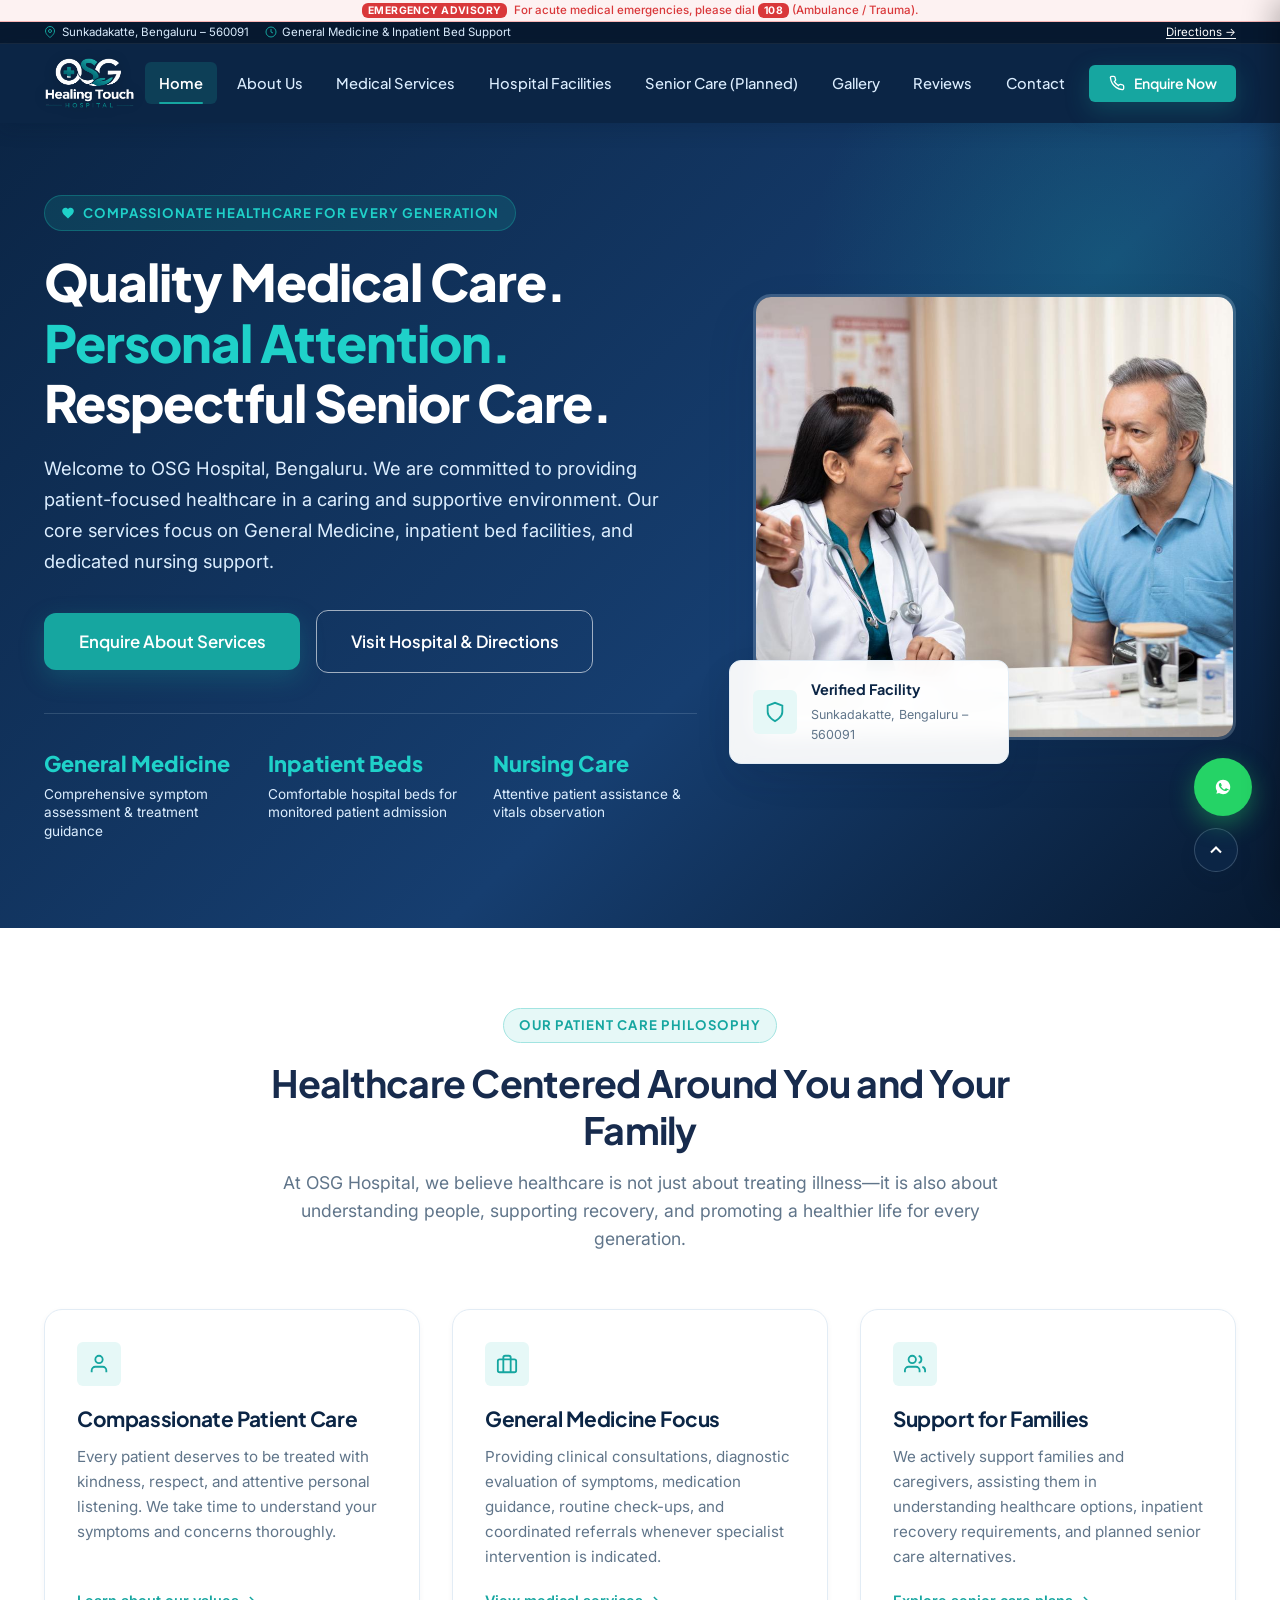
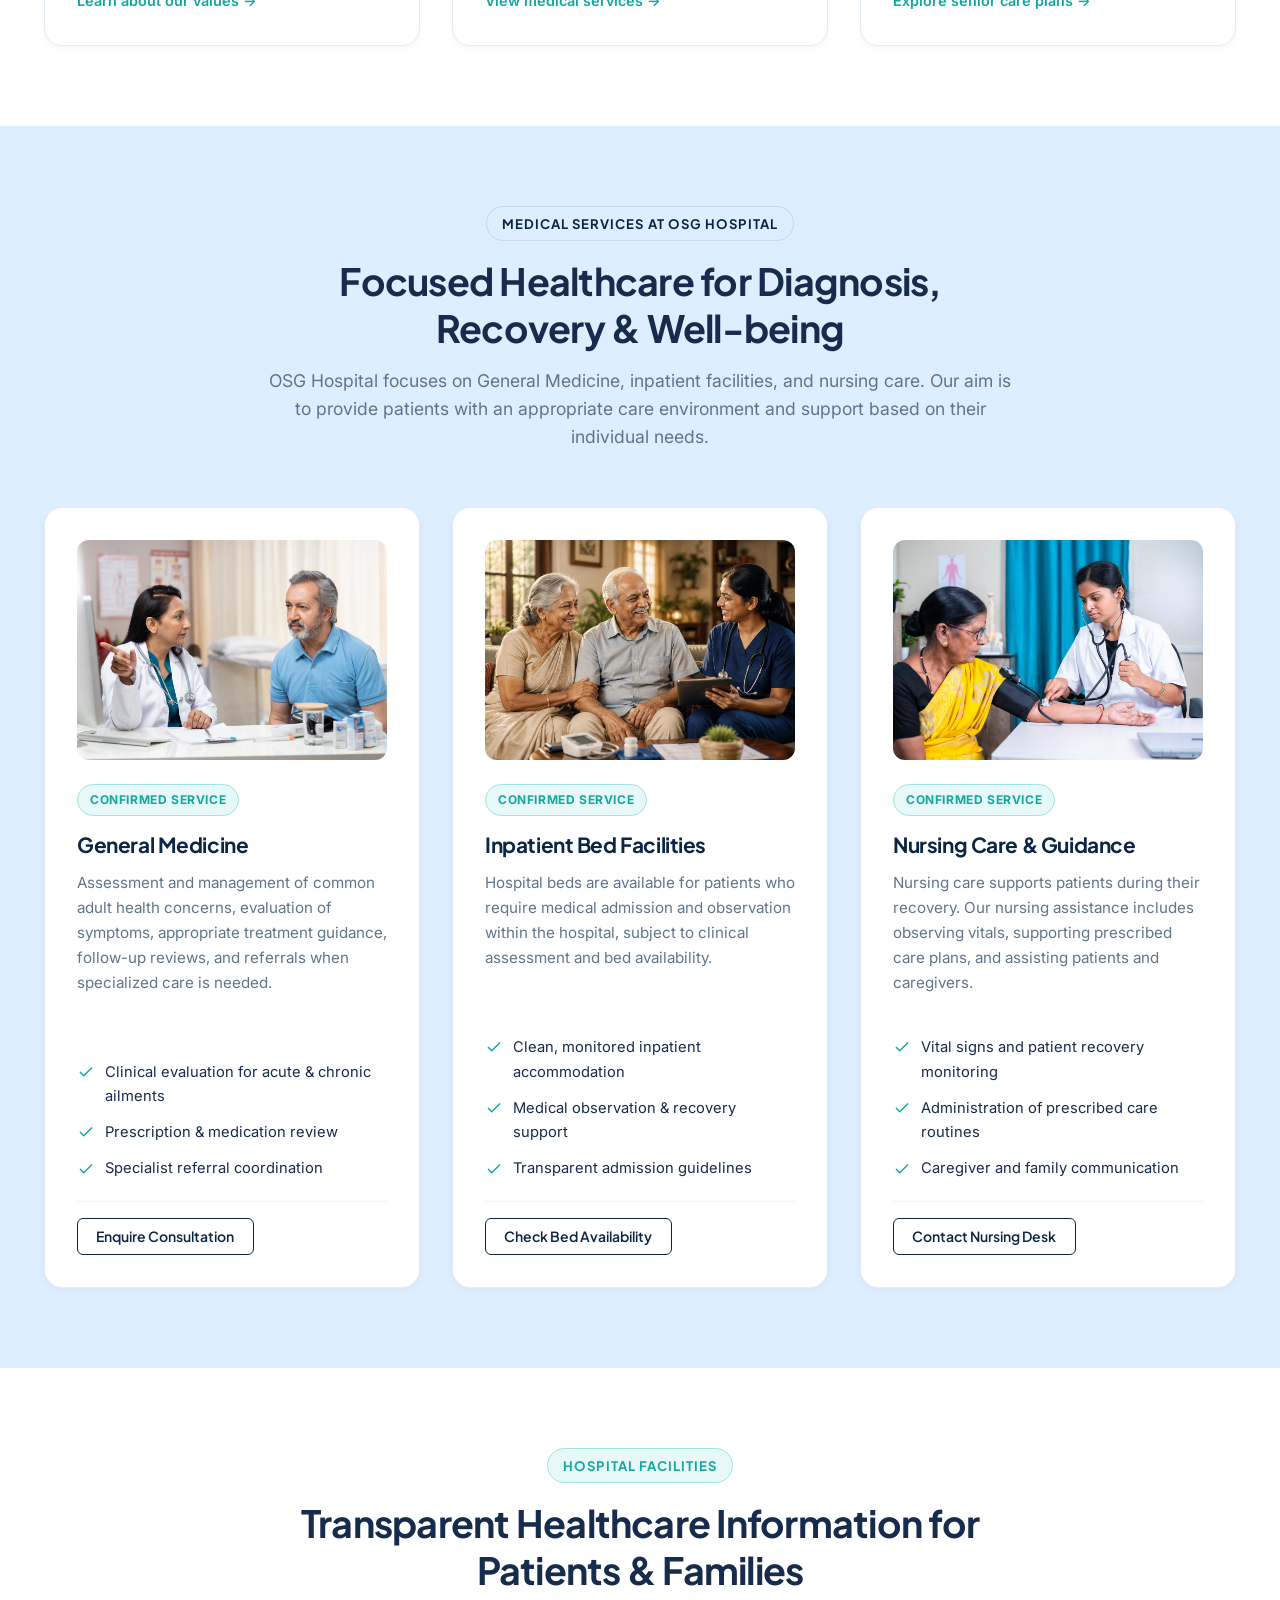
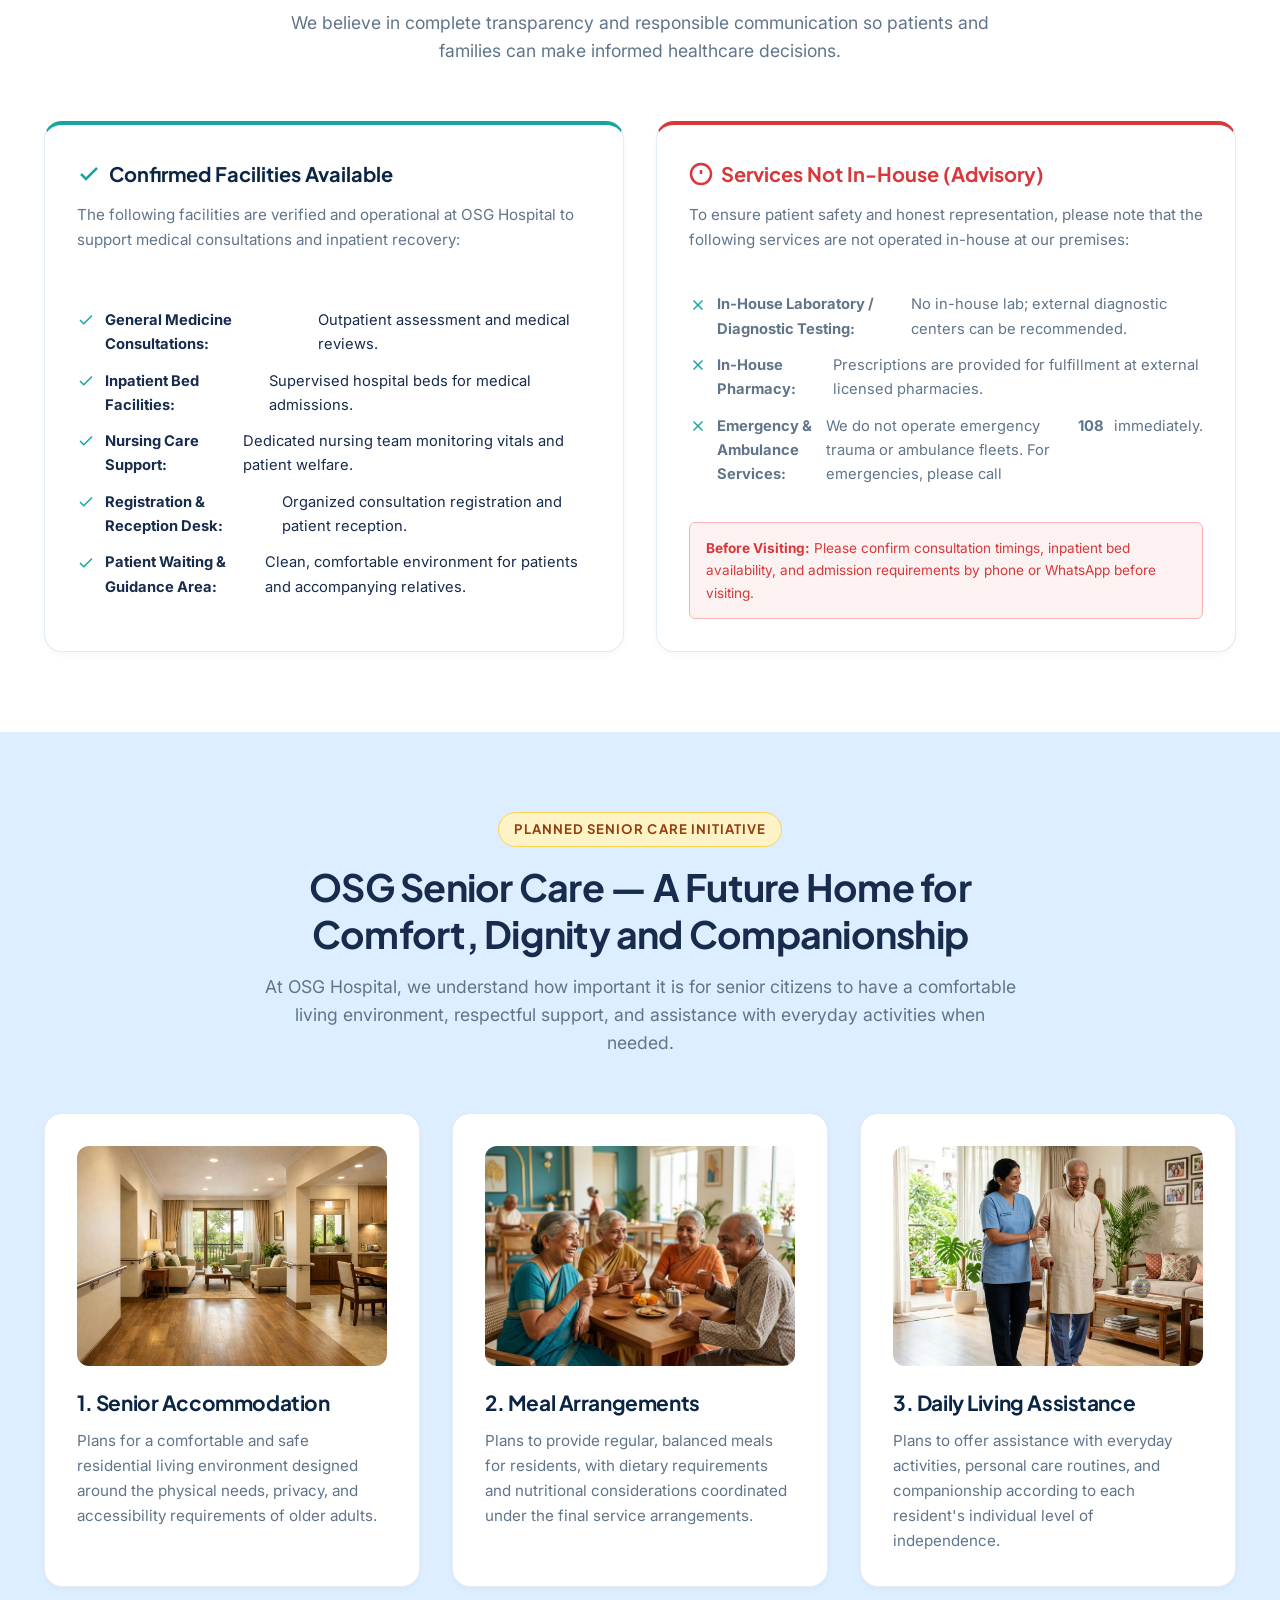
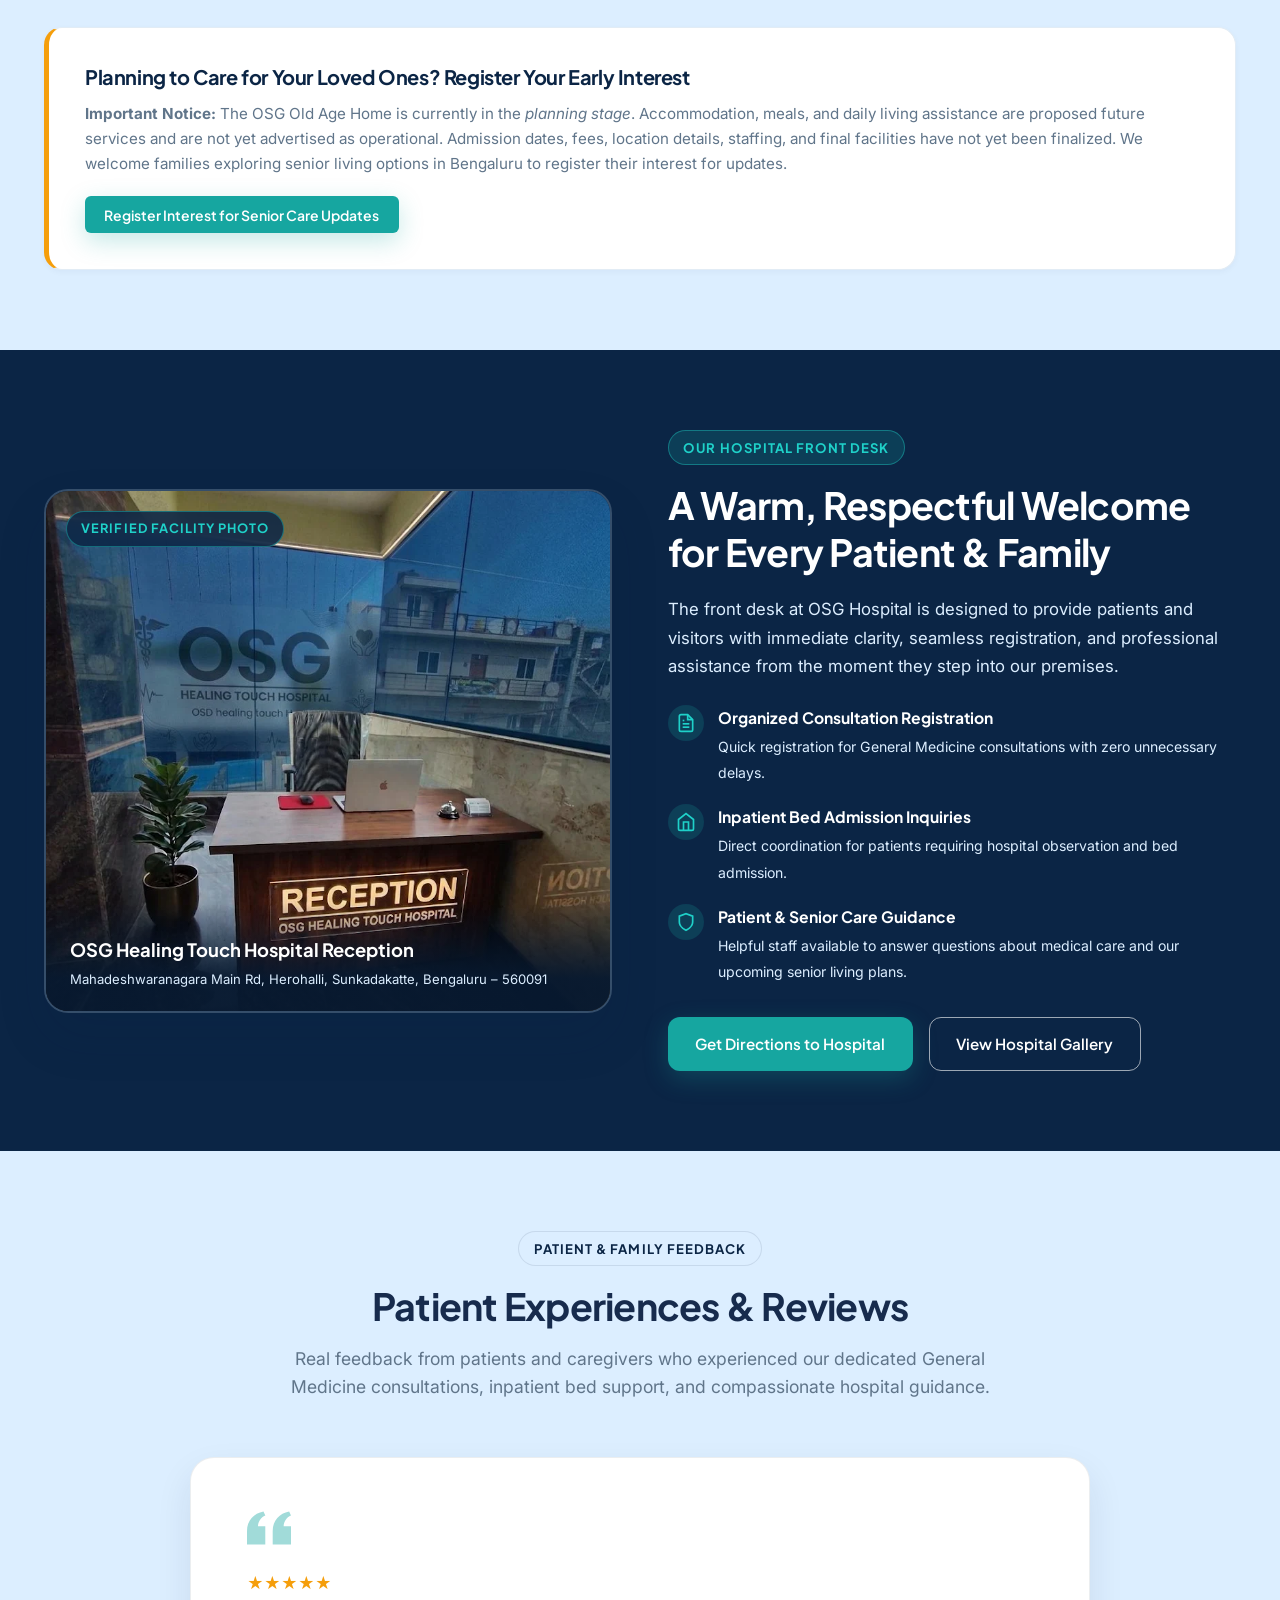
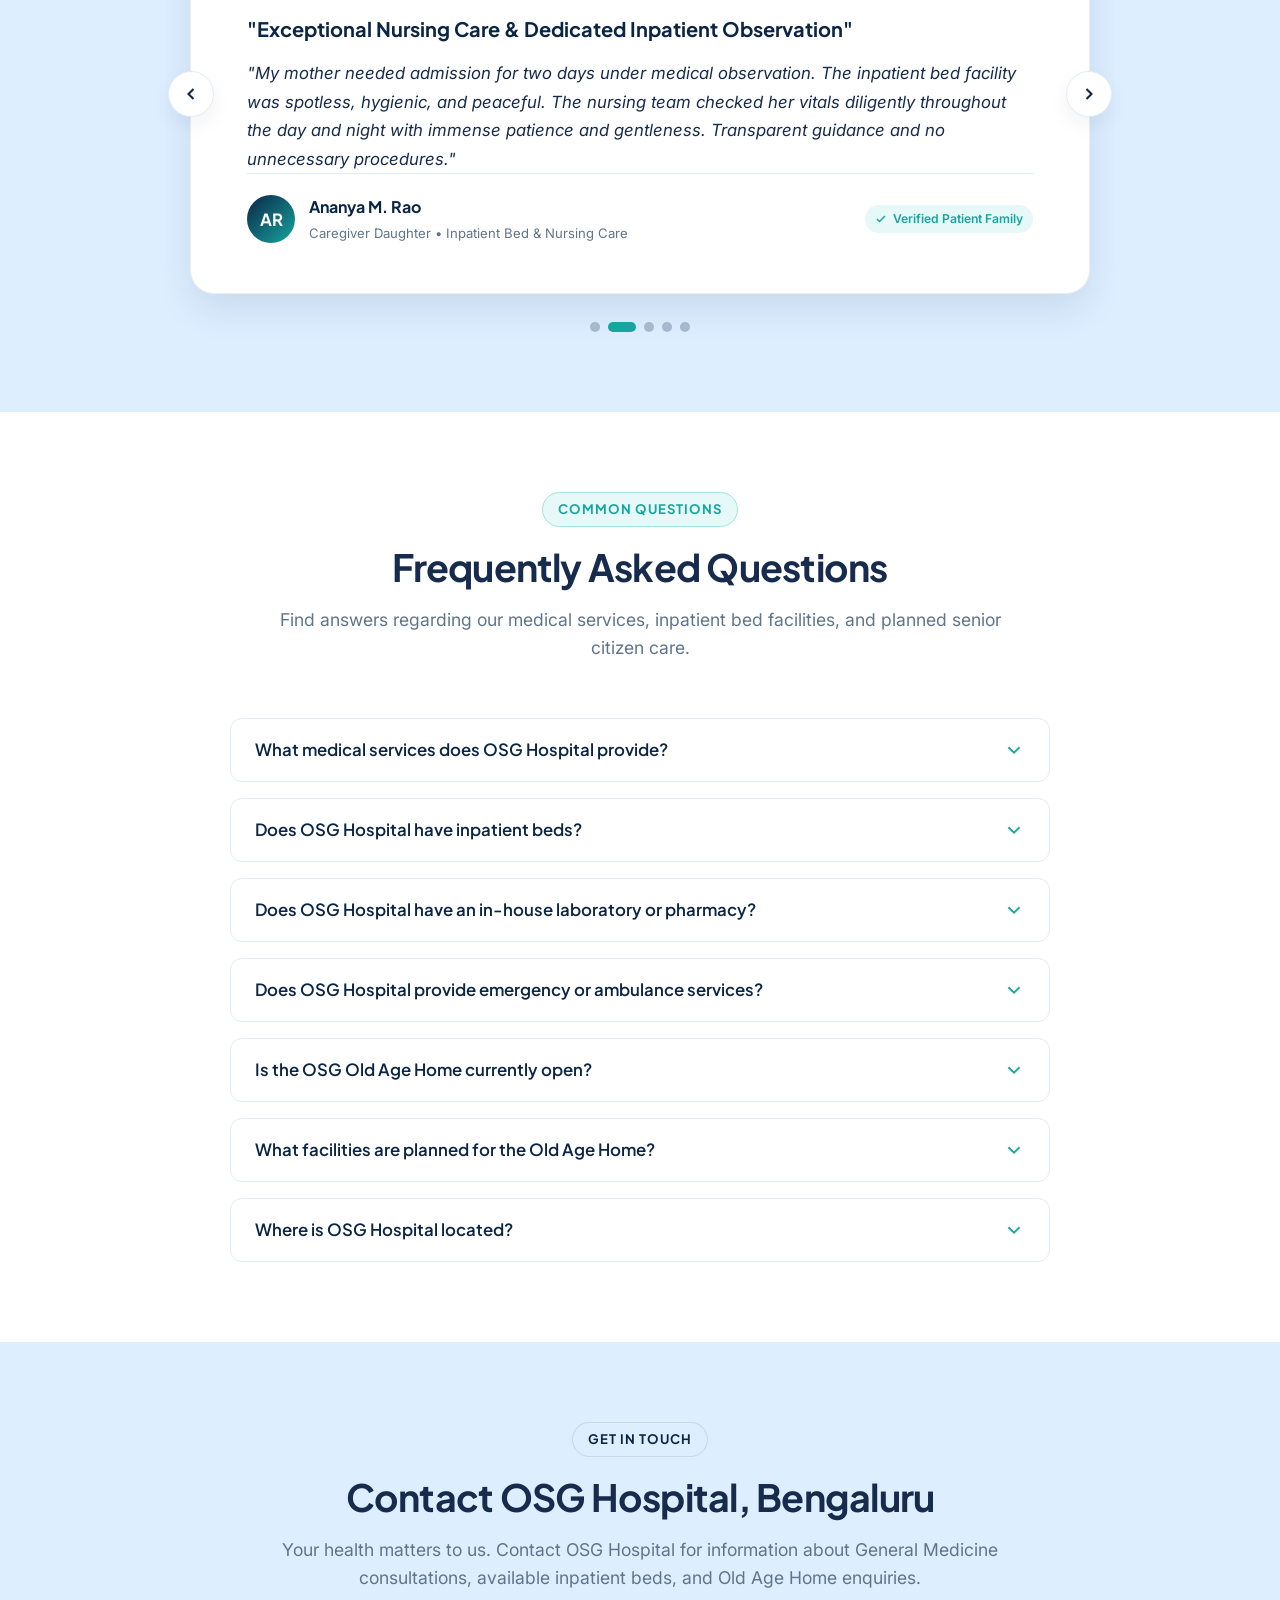
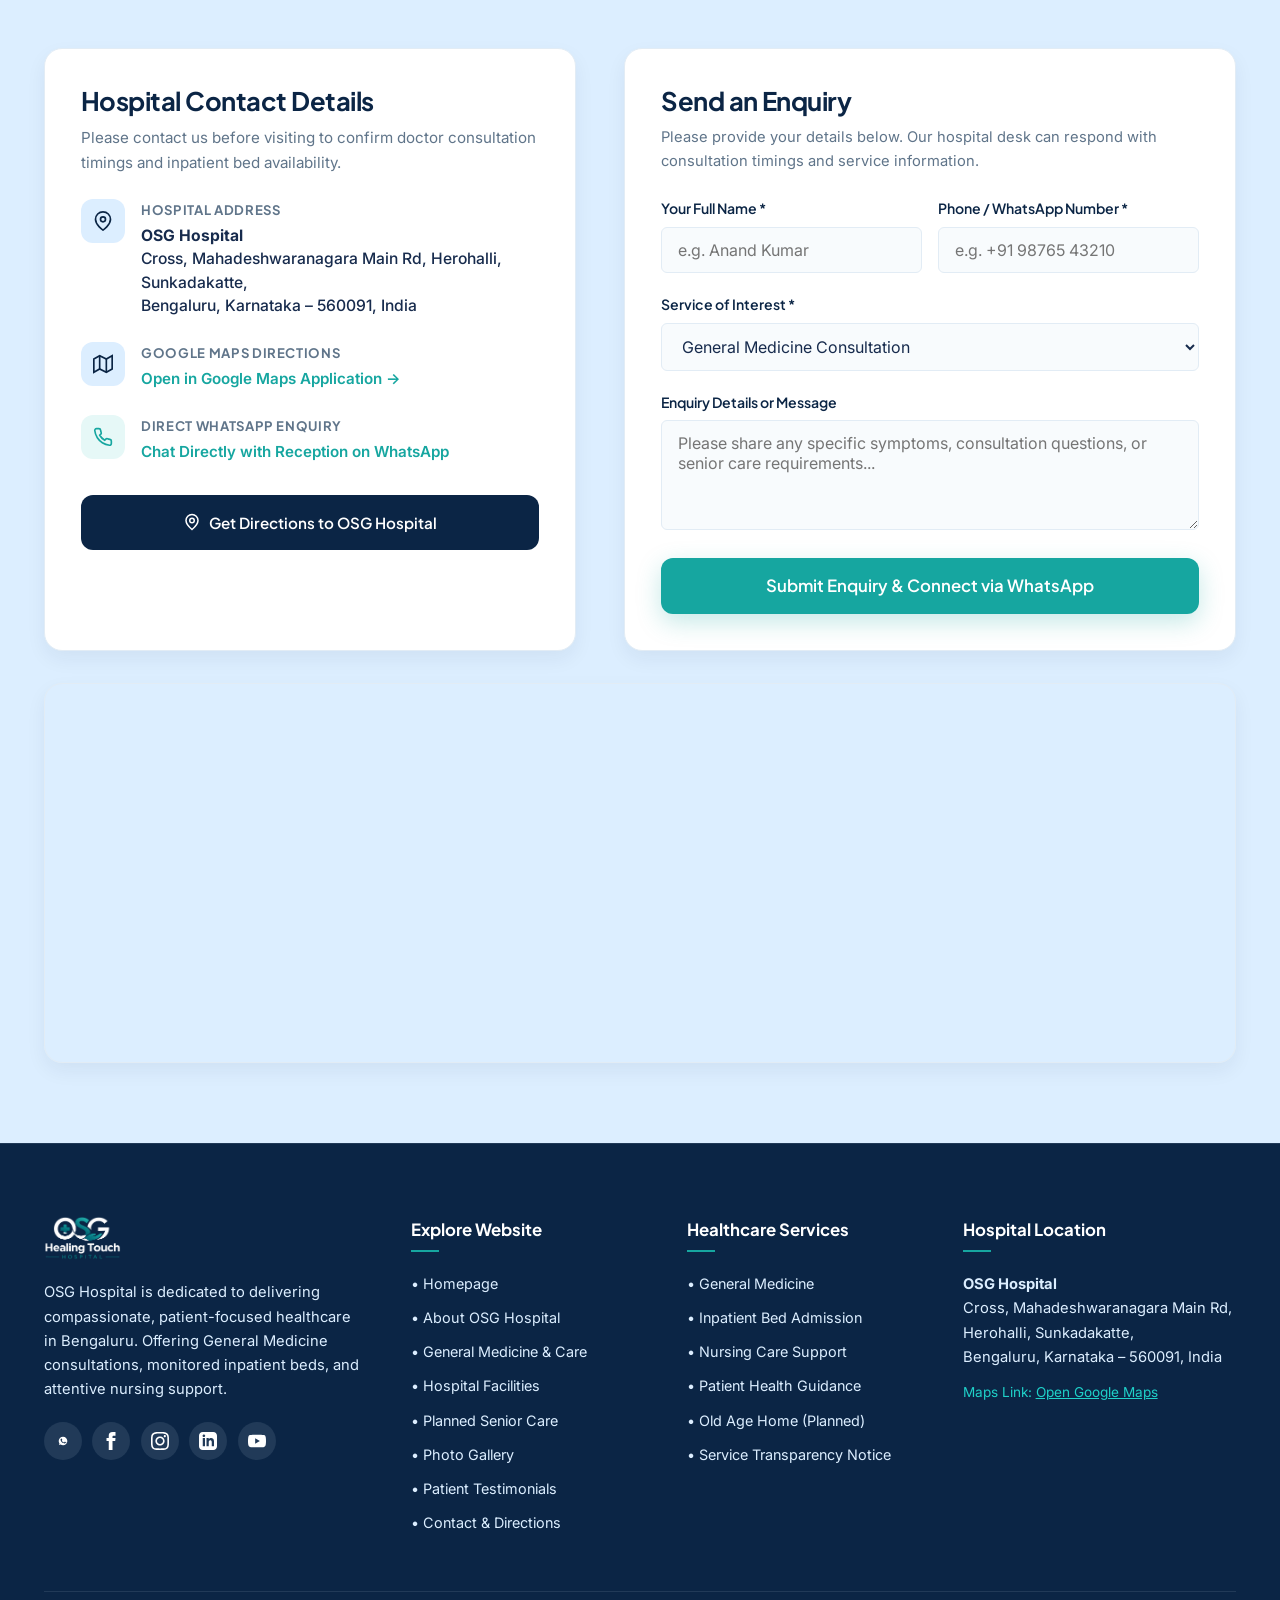
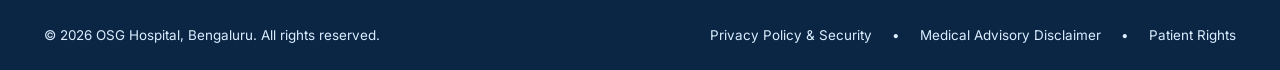
==== commit 3e2a048a: "Update index.html" ====
--- a/index.html
+++ b/index.html
@@ -36,7 +36,7 @@
     "alternateName": ["OSG Healing Touch Hospital", "OSG Hospital and Senior Citizen Health Care"],
     "description": "Healthcare facility in Bengaluru focusing on General Medicine, inpatient bed facilities, nursing care, and planned senior citizen care.",
     "url": "https://osghospital.in",
-    "logo": "https://osghospital.in/assets/images/logo-dark.svg",
+    "logo": "https://osghospital.in/assets/images/logo-dark.png",
     "address": {
       "@type": "PostalAddress",
       "streetAddress": "Cross, Mahadeshwaranagara Main Rd, Herohalli, Sunkadakatte",
@@ -101,7 +101,7 @@
       <nav class="navbar" aria-label="Main Navigation">
         <!-- Logo -->
         <a href="index.html" class="nav-brand" aria-label="OSG Hospital Home">
-          <img src="assets/images/logo-white.svg" alt="OSG Hospital Logo" class="nav-logo-img">
+          <img src="assets/images/logo-white.png" alt="OSG Hospital Logo" class="nav-logo-img">
         </a>
 
         <!-- Desktop Navigation Links -->
@@ -136,7 +136,7 @@
   <div class="mobile-nav-backdrop"></div>
   <aside class="mobile-nav-drawer" aria-label="Mobile Navigation">
     <div class="mobile-nav-header">
-      <img src="assets/images/logo-white.svg" alt="OSG Hospital Logo" style="height: 38px;">
+      <img src="assets/images/logo-white.png" alt="OSG Hospital Logo" style="height: 38px;">
       <button class="mobile-nav-close" aria-label="Close navigation menu">
         <svg width="24" height="24" viewBox="0 0 24 24" fill="none" stroke="currentColor" stroke-width="2"><line x1="18" y1="6" x2="6" y2="18"></line><line x1="6" y1="6" x2="18" y2="18"></line></svg>
       </button>
@@ -973,7 +973,7 @@
       <div class="footer-grid">
         <!-- Col 1: About Hospital -->
         <div class="footer-col">
-          <img src="assets/images/logo-white.svg" alt="OSG Hospital Logo" style="height: 44px; margin-bottom: 1.25rem;">
+          <img src="assets/images/logo-white.png" alt="OSG Hospital Logo" style="height: 44px; margin-bottom: 1.25rem;">
           <p>
             OSG Hospital is dedicated to delivering compassionate, patient-focused healthcare in Bengaluru. Offering General Medicine consultations, monitored inpatient beds, and attentive nursing support.
           </p>
--- a/assets/css/style.css
+++ b/assets/css/style.css
@@ -435,9 +435,16 @@
 }
 
 .nav-logo-img {
-  height: 48px;
+  height: 52px;
   width: auto;
+  max-width: 170px;
   object-fit: contain;
+  filter: drop-shadow(0 2px 6px rgba(0, 0, 0, 0.2));
+  transition: transform var(--transition-fast);
+}
+
+.nav-brand:hover .nav-logo-img {
+  transform: scale(1.03);
 }
 
 .nav-menu {
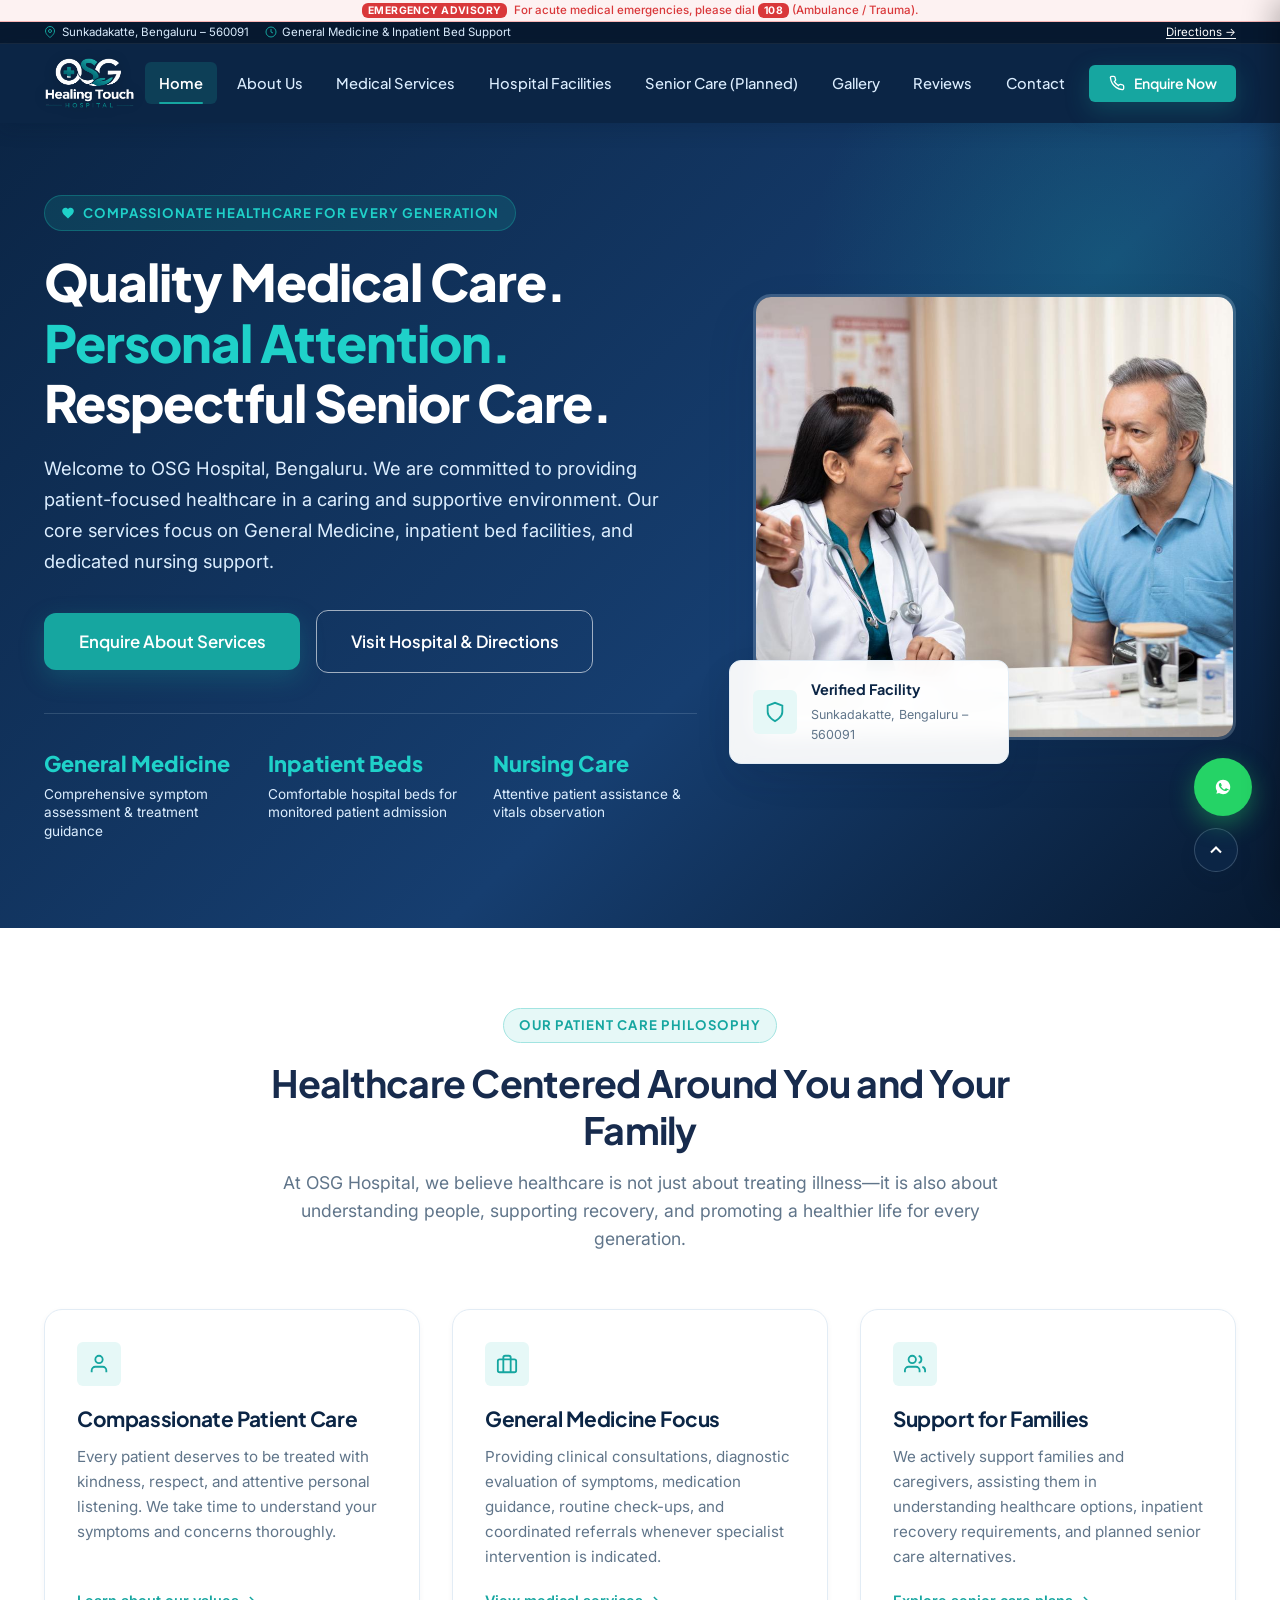
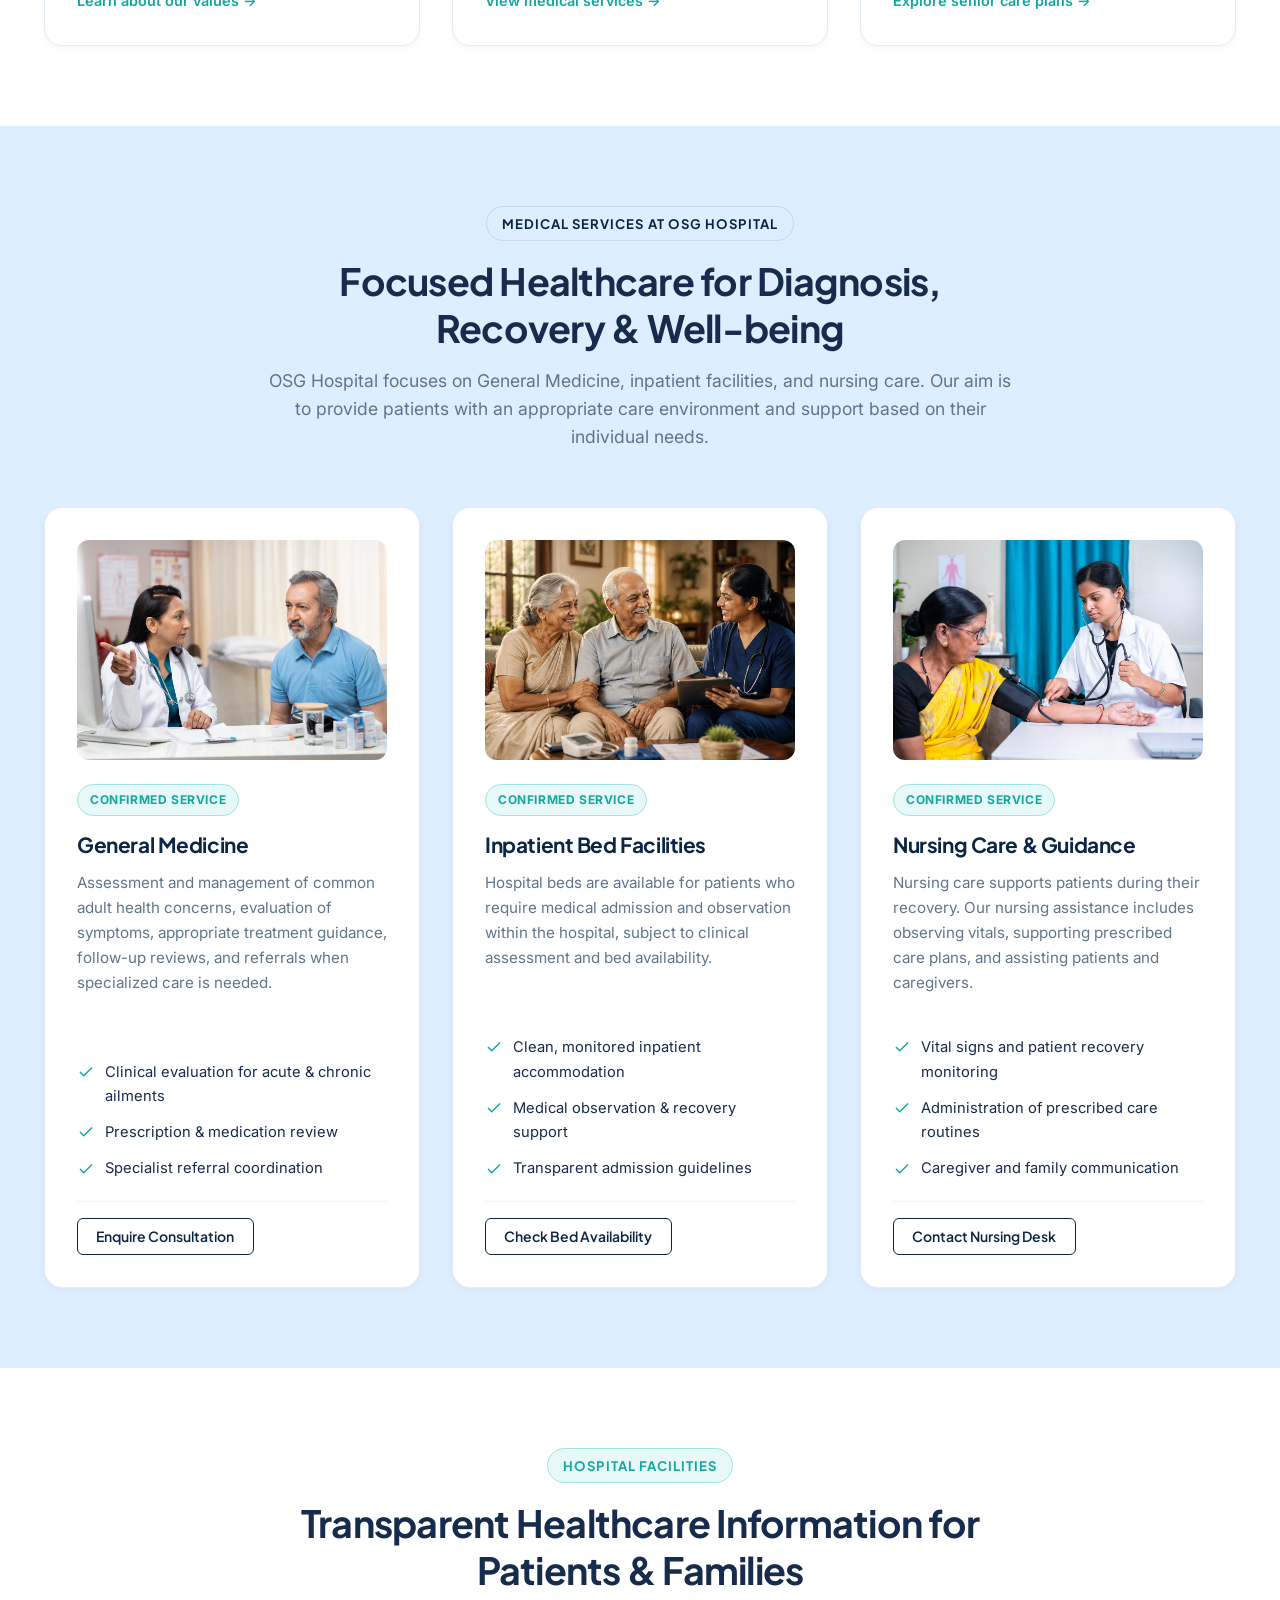
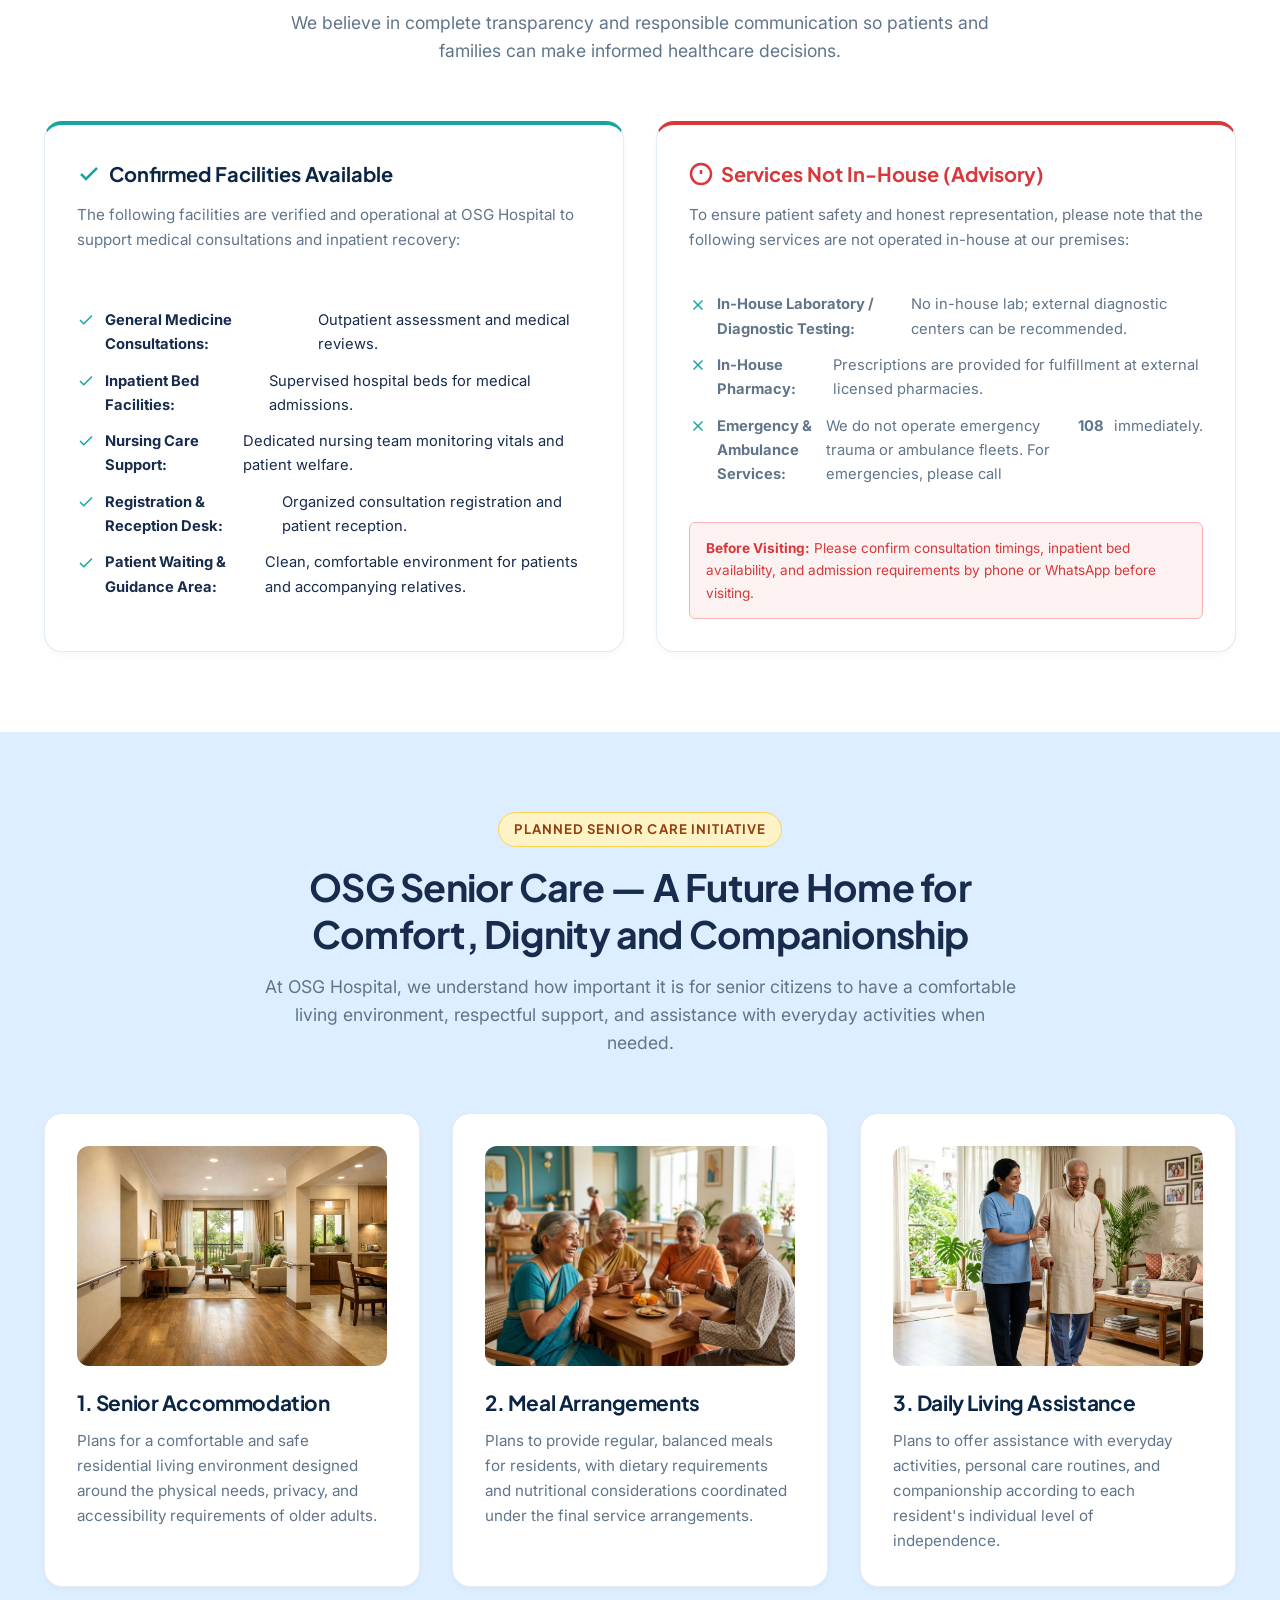
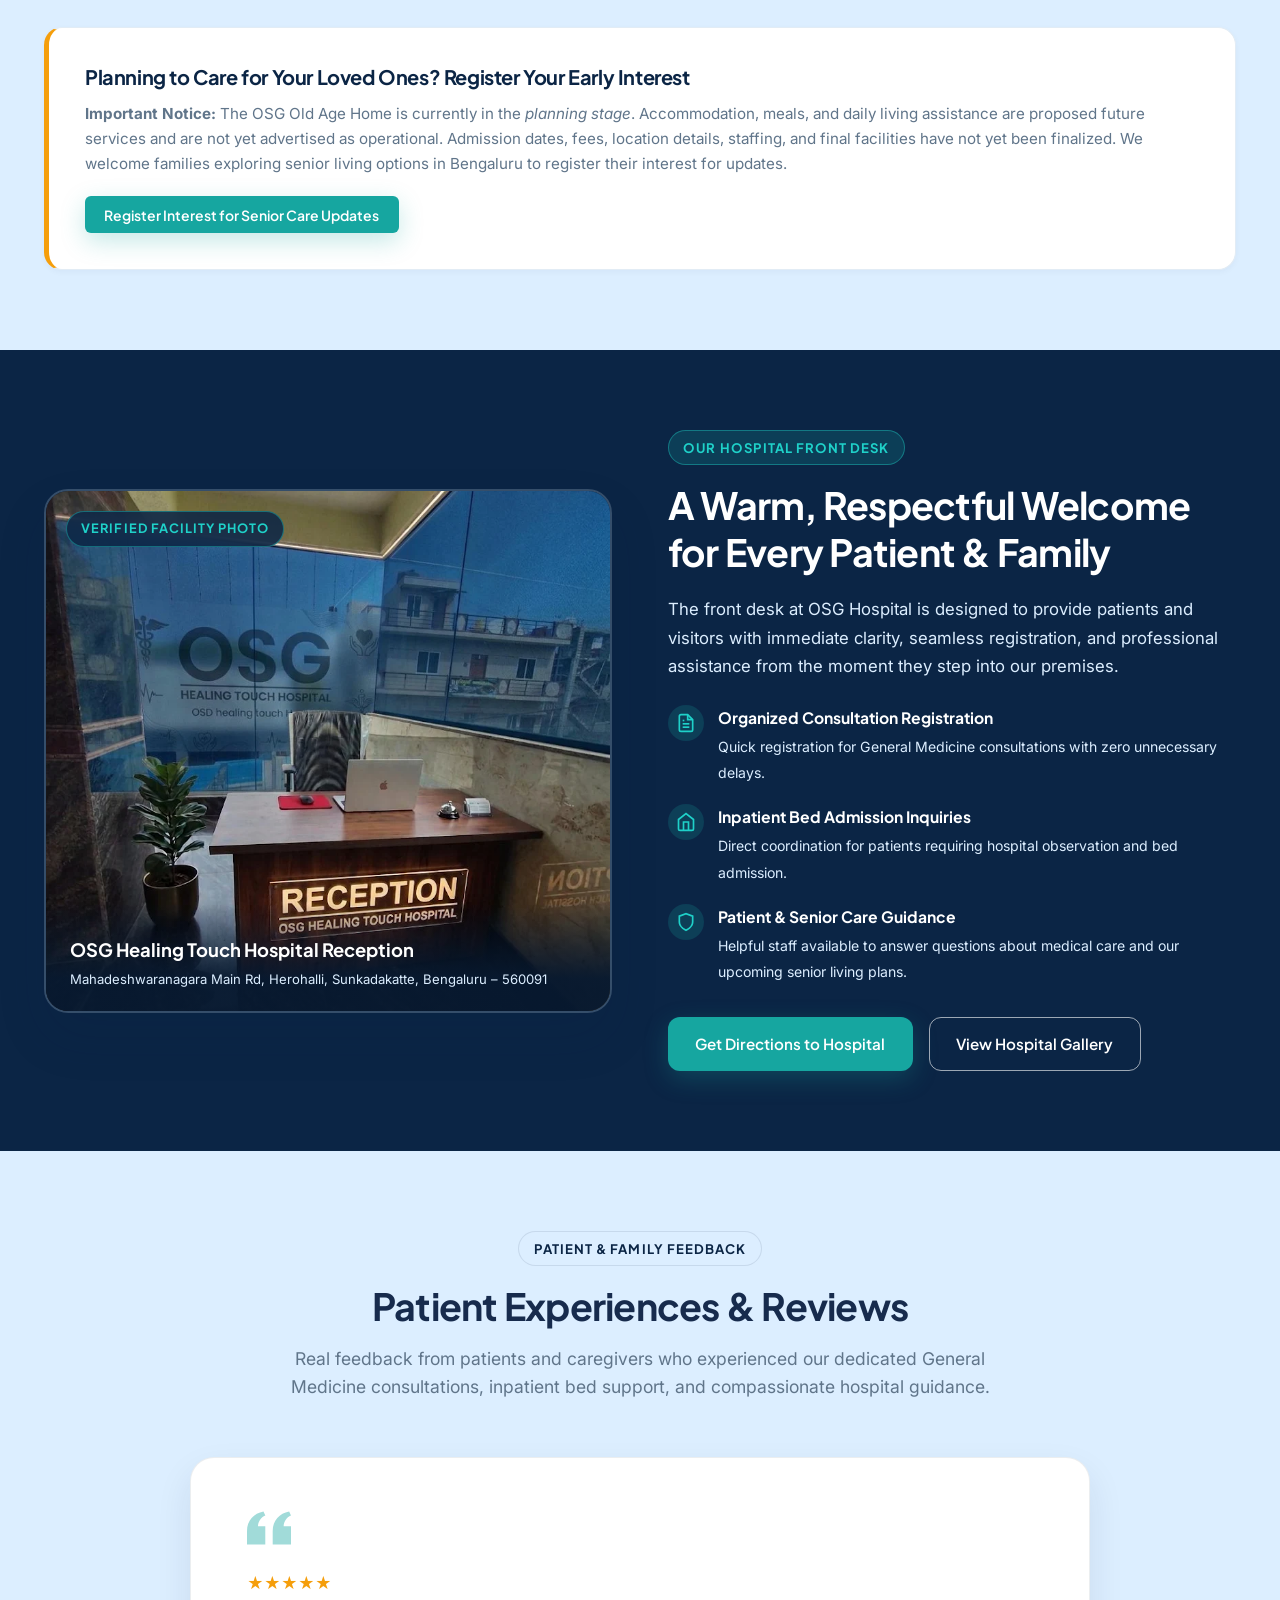
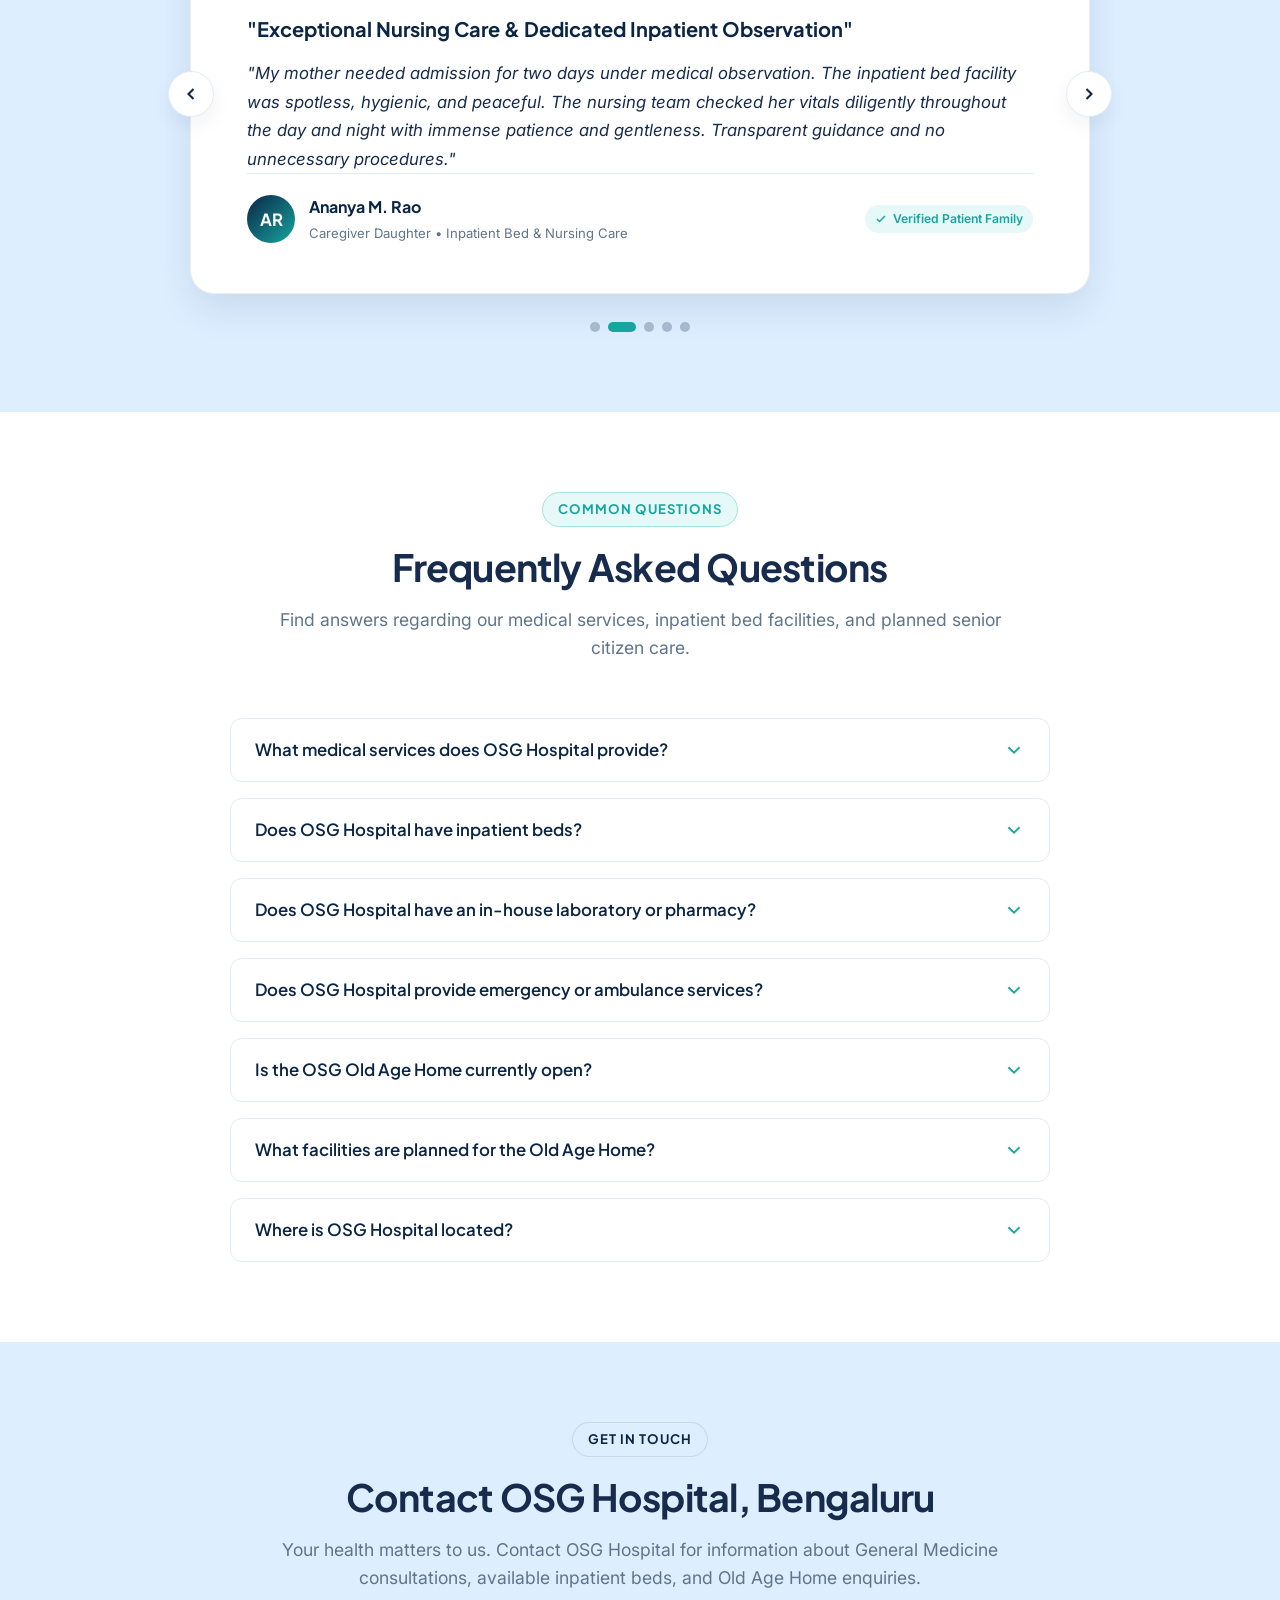
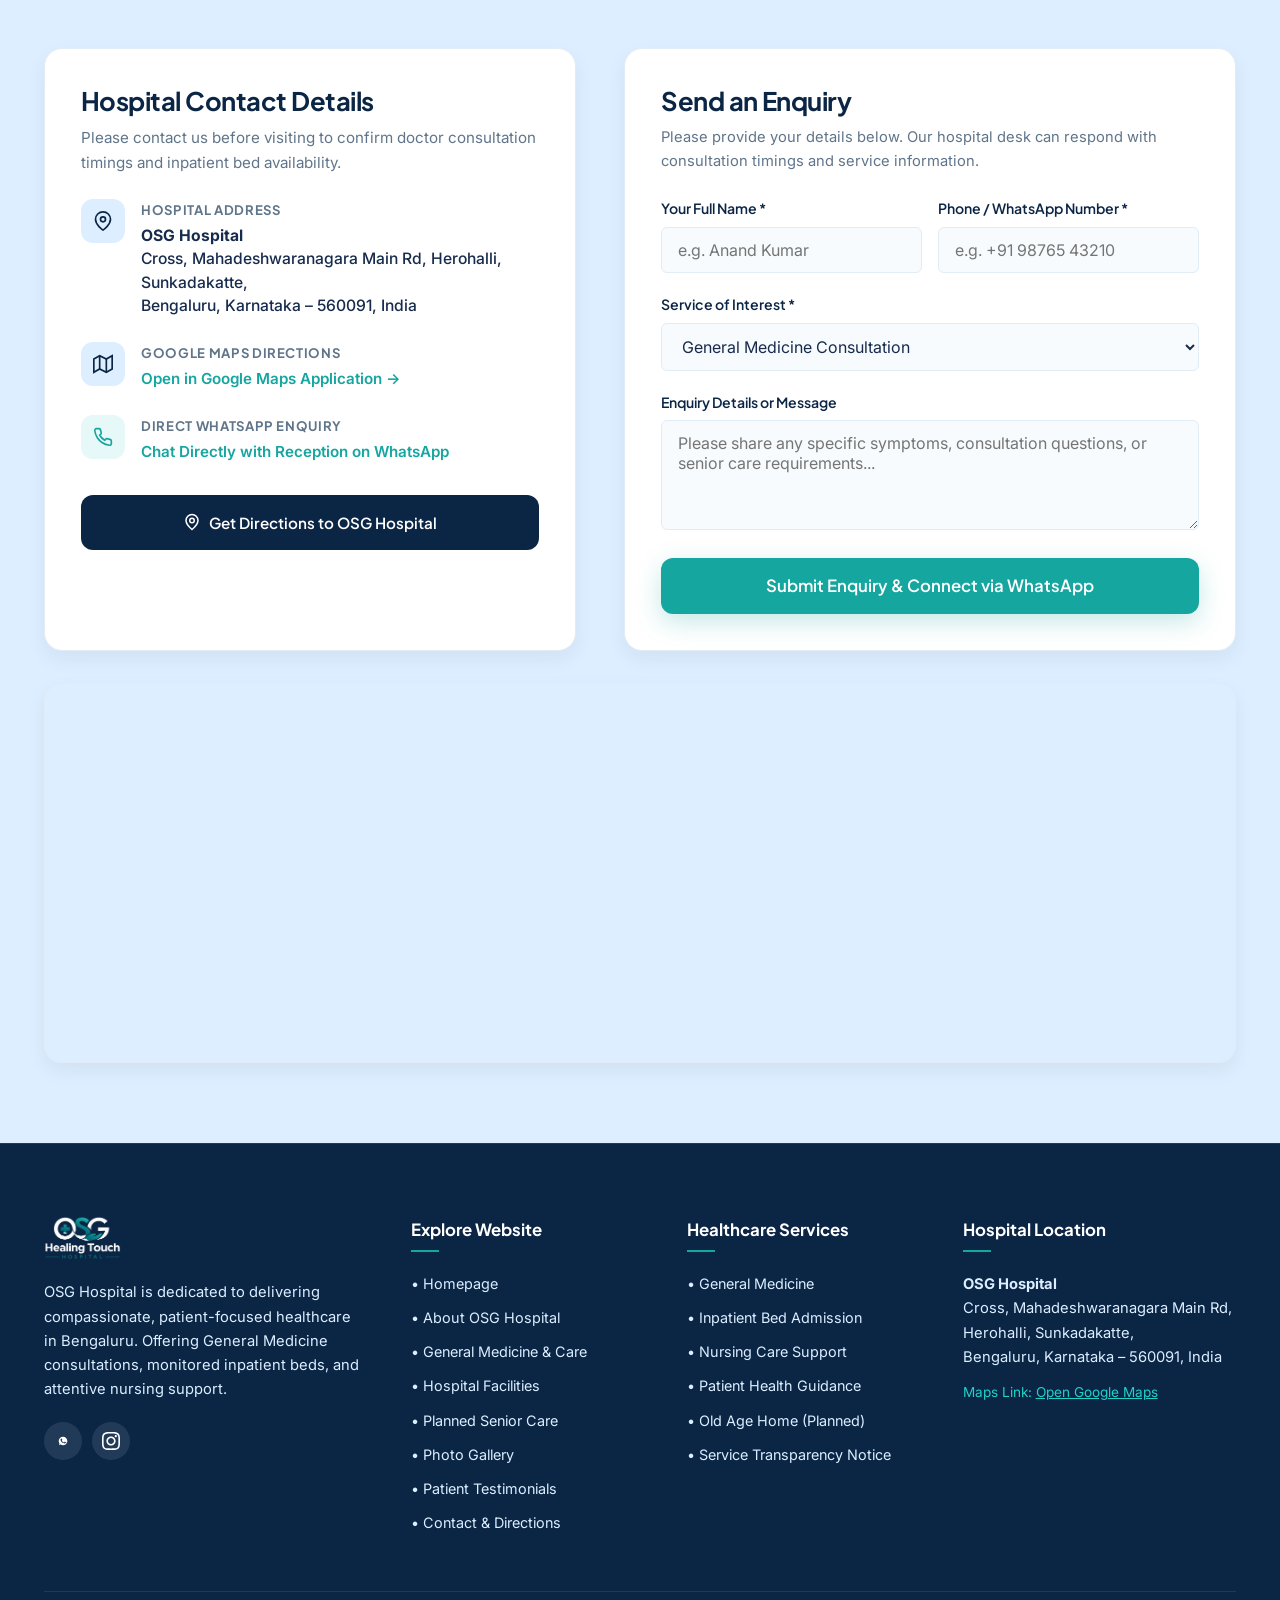
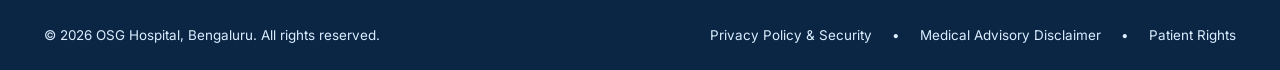
==== commit 79553a5b: "All final updates" ====
--- a/index.html
+++ b/index.html
@@ -155,7 +155,7 @@
       <button class="btn btn-teal btn-sm" style="width: 100%;" data-open-modal="enquiryModal">
         Book Consultation / Enquiry
       </button>
-      <a href="https://wa.me/919999999999?text=Hello%20OSG%20Hospital,%20I%20would%20like%20to%20enquire%20about%20your%20medical%20services." target="_blank" rel="noopener noreferrer" class="btn btn-whatsapp btn-sm" style="width: 100%;">
+      <a href="https://wa.me/919304853619?text=Hello%20OSG%20Hospital,%20I%20would%20like%20to%20enquire%20about%20your%20medical%20services." target="_blank" rel="noopener noreferrer" class="btn btn-whatsapp btn-sm" style="width: 100%;">
         Chat on WhatsApp
       </a>
     </div>
@@ -897,7 +897,7 @@
               <div>
                 <div class="contact-info-label">Direct WhatsApp Enquiry</div>
                 <div class="contact-info-val">
-                  <a href="https://wa.me/919999999999?text=Hello%20OSG%20Hospital,%20I%20would%20like%20to%20enquire%20about%20your%20services." target="_blank" rel="noopener noreferrer" class="link-teal" style="font-size: 0.95rem;">
+                  <a href="https://wa.me/919304853619?text=Hello%20OSG%20Hospital,%20I%20would%20like%20to%20enquire%20about%20your%20services." target="_blank" rel="noopener noreferrer" class="link-teal" style="font-size: 0.95rem;">
                     Chat Directly with Reception on WhatsApp
                   </a>
                 </div>
@@ -978,20 +978,11 @@
             OSG Hospital is dedicated to delivering compassionate, patient-focused healthcare in Bengaluru. Offering General Medicine consultations, monitored inpatient beds, and attentive nursing support.
           </p>
           <div class="footer-social-links" aria-label="Official Social Media Links">
-            <a href="https://wa.me/919999999999?text=Hello%20OSG%20Hospital" target="_blank" rel="noopener noreferrer" class="social-icon-btn" aria-label="Connect with OSG Hospital on WhatsApp">
+            <a href="https://wa.me/919304853619?text=Hello%20OSG%20Hospital" target="_blank" rel="noopener noreferrer" class="social-icon-btn" aria-label="Connect with OSG Hospital on WhatsApp">
               <svg width="18" height="18" viewBox="0 0 24 24" fill="currentColor"><path d="M12.031 6.172c-3.181 0-5.767 2.586-5.768 5.766-.001 1.298.38 2.27 1.019 3.287l-.582 2.128 2.182-.573c.978.58 1.911.928 3.145.929 3.178 0 5.767-2.587 5.768-5.766.001-3.187-2.575-5.77-5.764-5.771zm3.392 8.244c-.144.405-.837.774-1.17.824-.311.045-.698.06-2.022-.487-1.691-.7-2.766-2.45-2.85-2.562-.084-.112-.686-.913-.686-1.741 0-.829.434-1.238.587-1.408.154-.17.336-.213.448-.213.112 0 .224.001.321.006.104.005.244-.04.382.291.144.344.49 1.19.533 1.277.043.087.072.19.014.305-.058.115-.088.187-.174.288-.087.101-.183.226-.262.304-.088.087-.18.182-.077.359.102.176.456.75 1.05 1.28.766.683 1.411.894 1.613.995.202.101.32.087.439-.05.118-.137.507-.59.642-.792.135-.202.27-.169.456-.101.186.068 1.181.557 1.384.658.203.102.338.152.389.237.05.085.05.492-.094.897z"/></svg>
             </a>
-            <a href="https://facebook.com/" target="_blank" rel="noopener noreferrer" class="social-icon-btn" aria-label="Visit OSG Hospital on Facebook">
-              <svg width="18" height="18" viewBox="0 0 24 24" fill="currentColor"><path d="M9 8H6v4h3v12h5V12h3.642L18 8h-4V6.333C14 5.374 14.5 5 15.5 5H18V0h-3.808C10.595 0 9 1.583 9 4.615V8z"/></svg>
-            </a>
-            <a href="https://instagram.com/" target="_blank" rel="noopener noreferrer" class="social-icon-btn" aria-label="Visit OSG Hospital on Instagram">
+            <a href="https://www.instagram.com/osghospital/" target="_blank" rel="noopener noreferrer" class="social-icon-btn" aria-label="Visit OSG Hospital on Instagram">
               <svg width="18" height="18" viewBox="0 0 24 24" fill="currentColor"><path d="M12 2.163c3.204 0 3.584.012 4.85.07 3.252.148 4.771 1.691 4.919 4.919.058 1.265.069 1.645.069 4.849 0 3.205-.012 3.584-.069 4.849-.149 3.225-1.664 4.771-4.919 4.919-1.266.058-1.644.07-4.85.07-3.204 0-3.584-.012-4.849-.07-3.26-.149-4.771-1.699-4.919-4.92-.058-1.265-.07-1.644-.07-4.849 0-3.204.013-3.583.07-4.849.149-3.227 1.664-4.771 4.919-4.919 1.266-.057 1.645-.069 4.849-.069zm0-2.163c-3.259 0-3.667.014-4.947.072-4.358.2-6.78 2.618-6.98 6.98-.059 1.281-.073 1.689-.073 4.948 0 3.259.014 3.668.072 4.948.2 4.358 2.618 6.78 6.98 6.98 1.281.058 1.689.072 4.948.072 3.259 0 3.668-.014 4.948-.072 4.354-.2 6.782-2.618 6.979-6.98.059-1.28.073-1.689.073-4.948 0-3.259-.014-3.667-.072-4.947-.196-4.354-2.617-6.78-6.979-6.98-1.281-.059-1.69-.073-4.949-.073zm0 5.838c-3.403 0-6.162 2.759-6.162 6.162s2.759 6.163 6.162 6.163 6.162-2.759 6.162-6.163c0-3.403-2.759-6.162-6.162-6.162zm0 10.162c-2.209 0-4-1.79-4-4 0-2.209 1.791-4 4-4s4 1.791 4 4c0 2.21-1.791 4-4 4zm6.406-11.845c-.796 0-1.441.645-1.441 1.44s.645 1.44 1.441 1.44c.795 0 1.439-.645 1.439-1.44s-.644-1.44-1.439-1.44z"/></svg>
-            </a>
-            <a href="https://linkedin.com/" target="_blank" rel="noopener noreferrer" class="social-icon-btn" aria-label="Visit OSG Hospital on LinkedIn">
-              <svg width="18" height="18" viewBox="0 0 24 24" fill="currentColor"><path d="M19 0h-14c-2.761 0-5 2.239-5 5v14c0 2.761 2.239 5 5 5h14c2.762 0 5-2.239 5-5v-14c0-2.761-2.238-5-5-5zm-11 19h-3v-11h3v11zm-1.5-12.268c-.966 0-1.75-.79-1.75-1.764s.784-1.764 1.75-1.764 1.75.79 1.75 1.764-.783 1.764-1.75 1.764zm13.5 12.268h-3v-5.604c0-3.368-4-3.113-4 0v5.604h-3v-11h3v1.765c1.396-2.586 7-2.777 7 2.476v6.759z"/></svg>
-            </a>
-            <a href="https://youtube.com/" target="_blank" rel="noopener noreferrer" class="social-icon-btn" aria-label="Visit OSG Hospital on YouTube">
-              <svg width="18" height="18" viewBox="0 0 24 24" fill="currentColor"><path d="M23.498 6.186a3.016 3.016 0 0 0-2.122-2.136C19.505 3.545 12 3.545 12 3.545s-7.505 0-9.377.505A3.017 3.017 0 0 0 .502 6.186C0 8.07 0 12 0 12s0 3.93.502 5.814a3.016 3.016 0 0 0 2.122 2.136c1.871.505 9.376.505 9.376.505s7.505 0 9.377-.505a3.015 3.015 0 0 0 2.122-2.136C24 15.93 24 12 24 12s0-3.93-.502-5.814zM9.545 15.568V8.432L15.818 12l-6.273 3.568z"/></svg>
             </a>
           </div>
         </div>
@@ -1056,7 +1047,7 @@
 
   <!-- FLOATING ACTION BUTTONS: WhatsApp & Back to Top -->
   <div class="floating-actions" aria-label="Quick Actions">
-    <a href="https://wa.me/919999999999?text=Hello%20OSG%20Hospital,%20I%20would%20like%20to%20enquire%20about%20medical%20consultations." target="_blank" rel="noopener noreferrer" class="whatsapp-float" aria-label="Chat with OSG Hospital on WhatsApp">
+    <a href="https://wa.me/919304853619?text=Hello%20OSG%20Hospital,%20I%20would%20like%20to%20enquire%20about%20medical%20consultations." target="_blank" rel="noopener noreferrer" class="whatsapp-float" aria-label="Chat with OSG Hospital on WhatsApp">
       <span class="whatsapp-tooltip">Chat on WhatsApp</span>
       <svg viewBox="0 0 24 24"><path d="M12.031 6.172c-3.181 0-5.767 2.586-5.768 5.766-.001 1.298.38 2.27 1.019 3.287l-.582 2.128 2.182-.573c.978.58 1.911.928 3.145.929 3.178 0 5.767-2.587 5.768-5.766.001-3.187-2.575-5.77-5.764-5.771zm3.392 8.244c-.144.405-.837.774-1.17.824-.311.045-.698.06-2.022-.487-1.691-.7-2.766-2.45-2.85-2.562-.084-.112-.686-.913-.686-1.741 0-.829.434-1.238.587-1.408.154-.17.336-.213.448-.213.112 0 .224.001.321.006.104.005.244-.04.382.291.144.344.49 1.19.533 1.277.043.087.072.19.014.305-.058.115-.088.187-.174.288-.087.101-.183.226-.262.304-.088.087-.18.182-.077.359.102.176.456.75 1.05 1.28.766.683 1.411.894 1.613.995.202.101.32.087.439-.05.118-.137.507-.59.642-.792.135-.202.27-.169.456-.101.186.068 1.181.557 1.384.658.203.102.338.152.389.237.05.085.05.492-.094.897z"/></svg>
     </a>
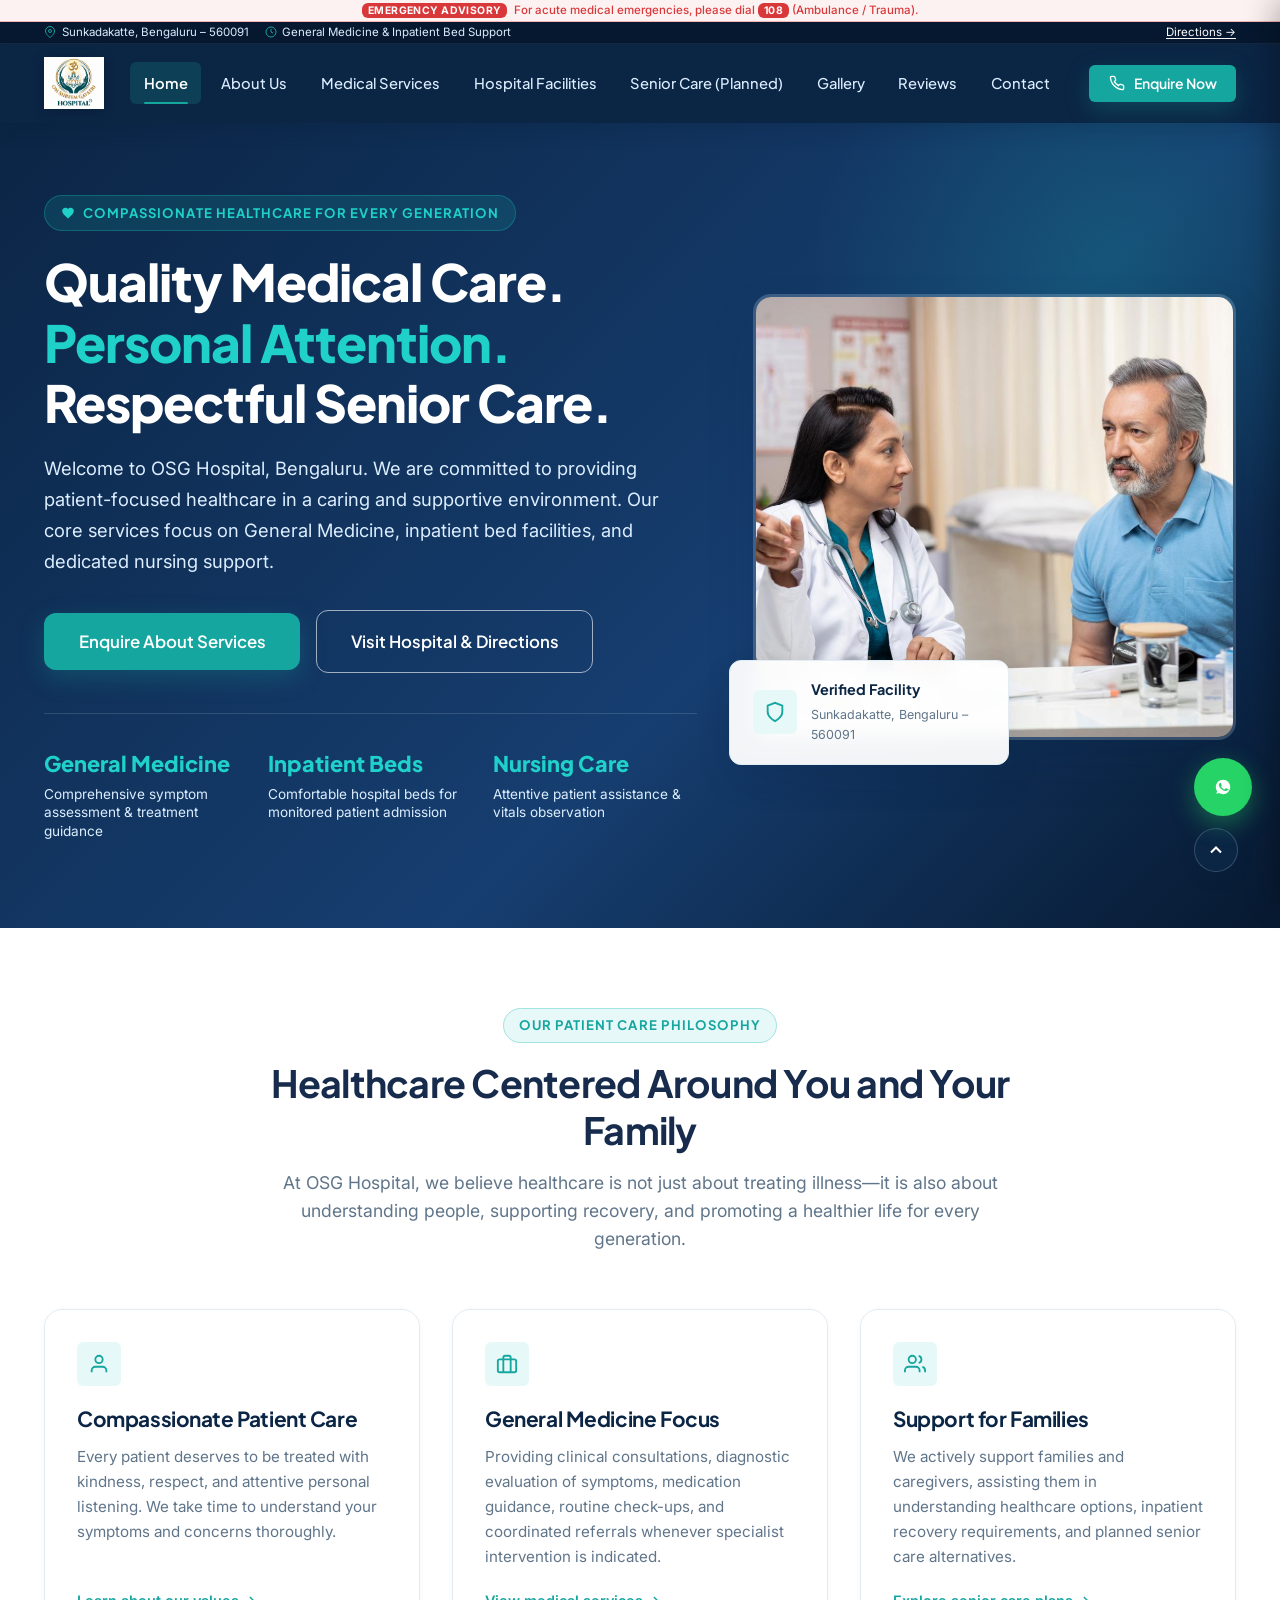
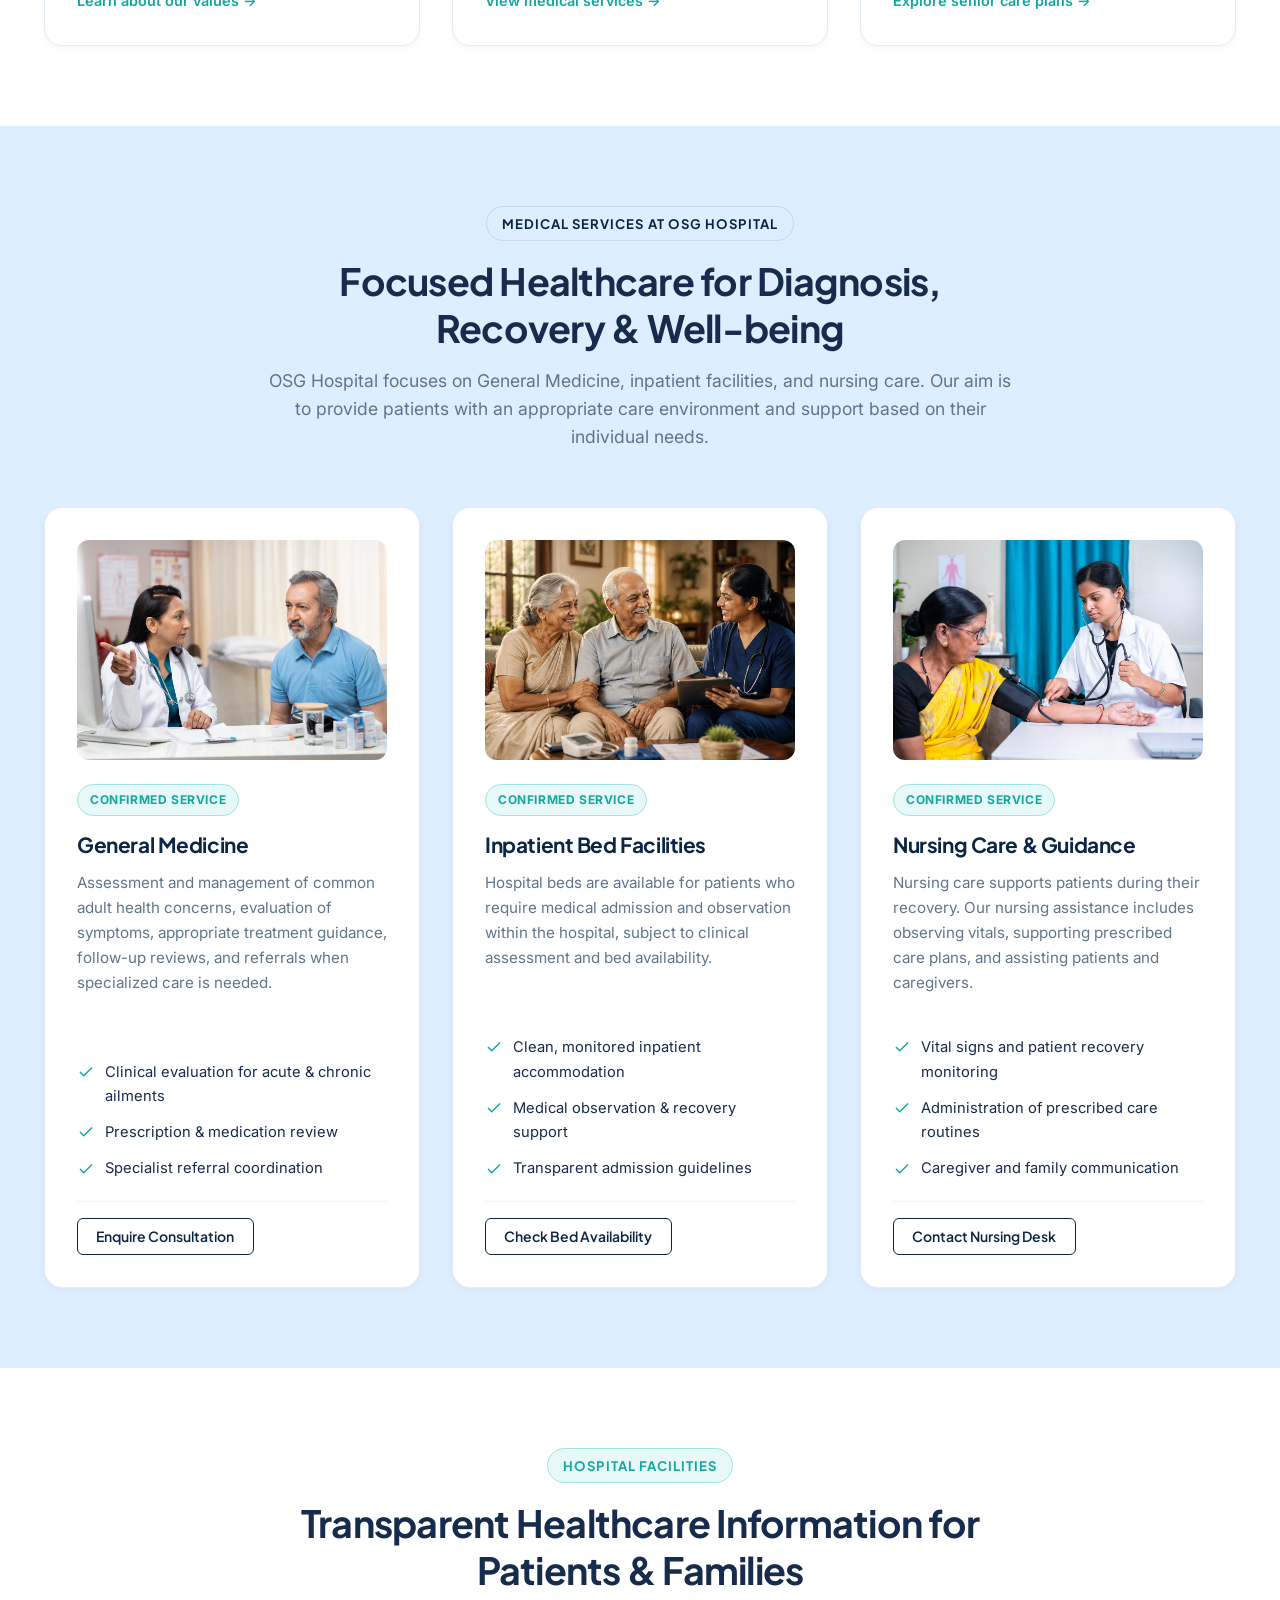
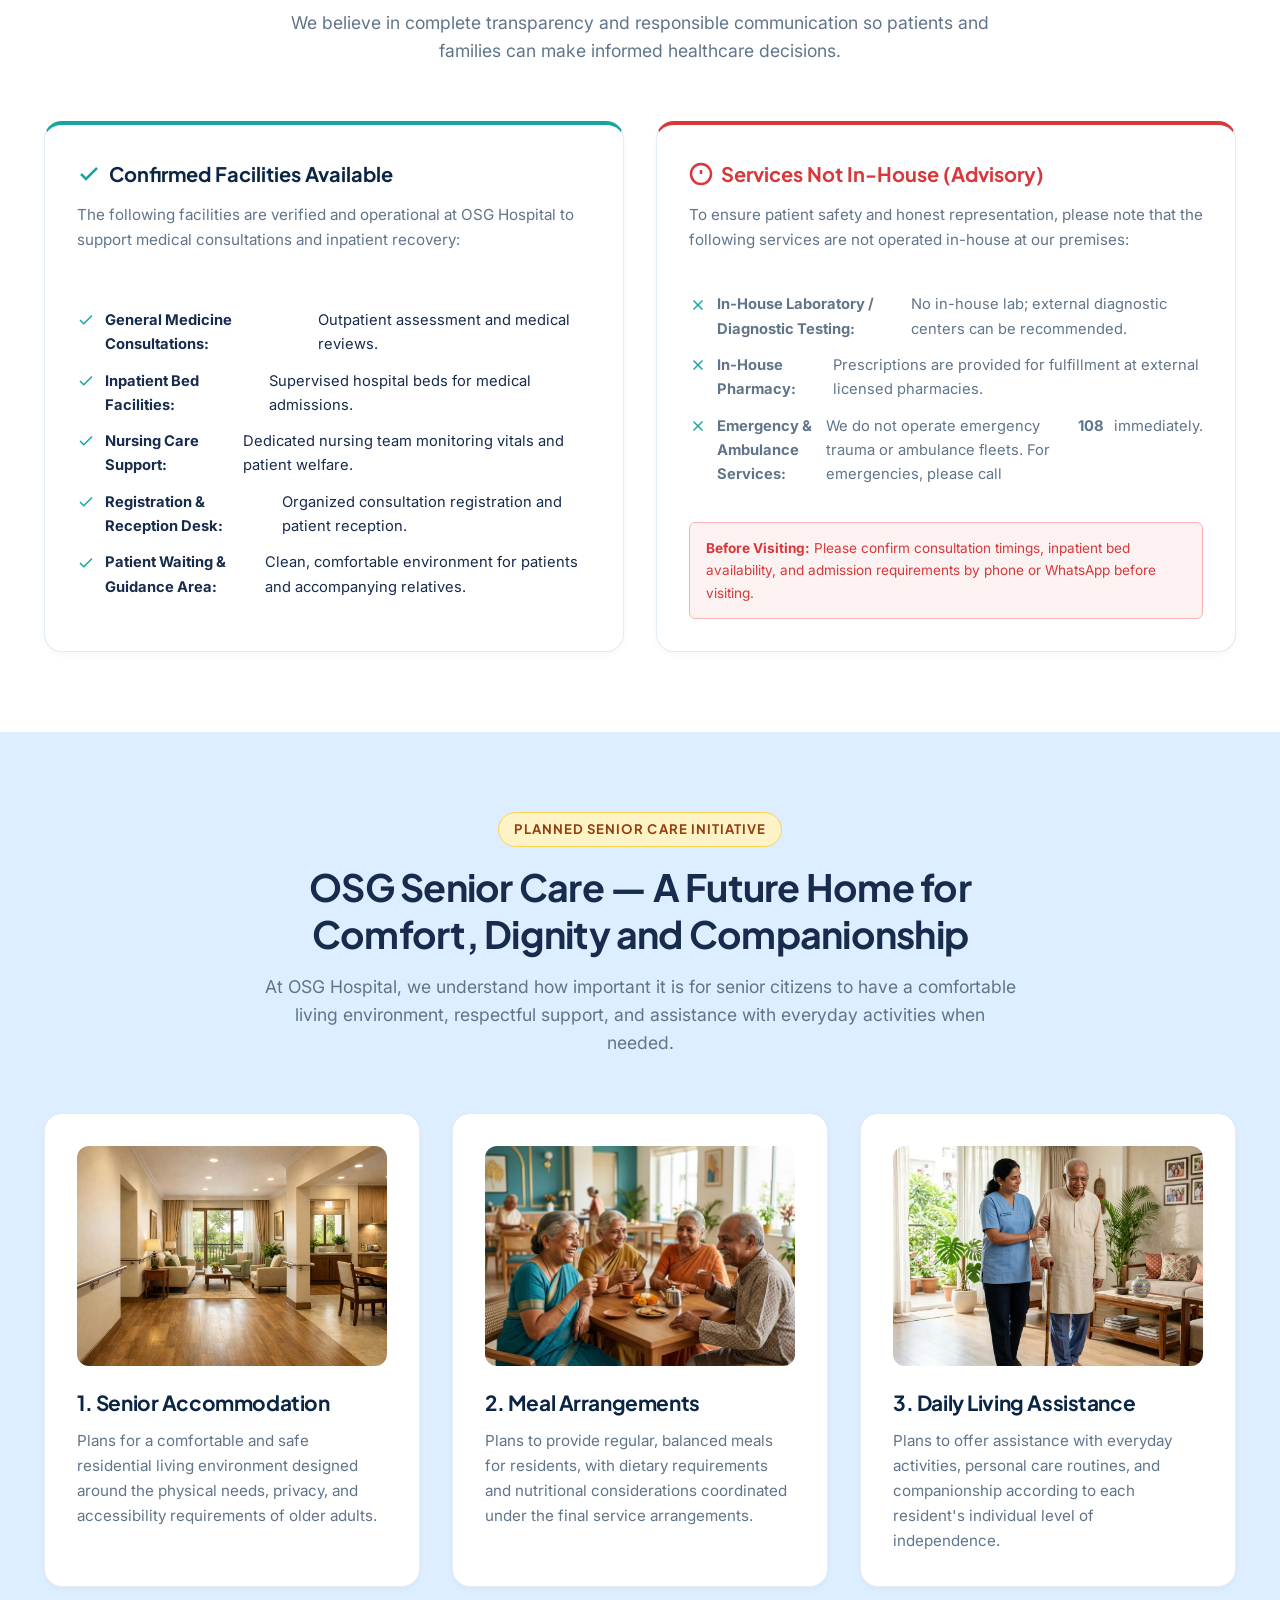
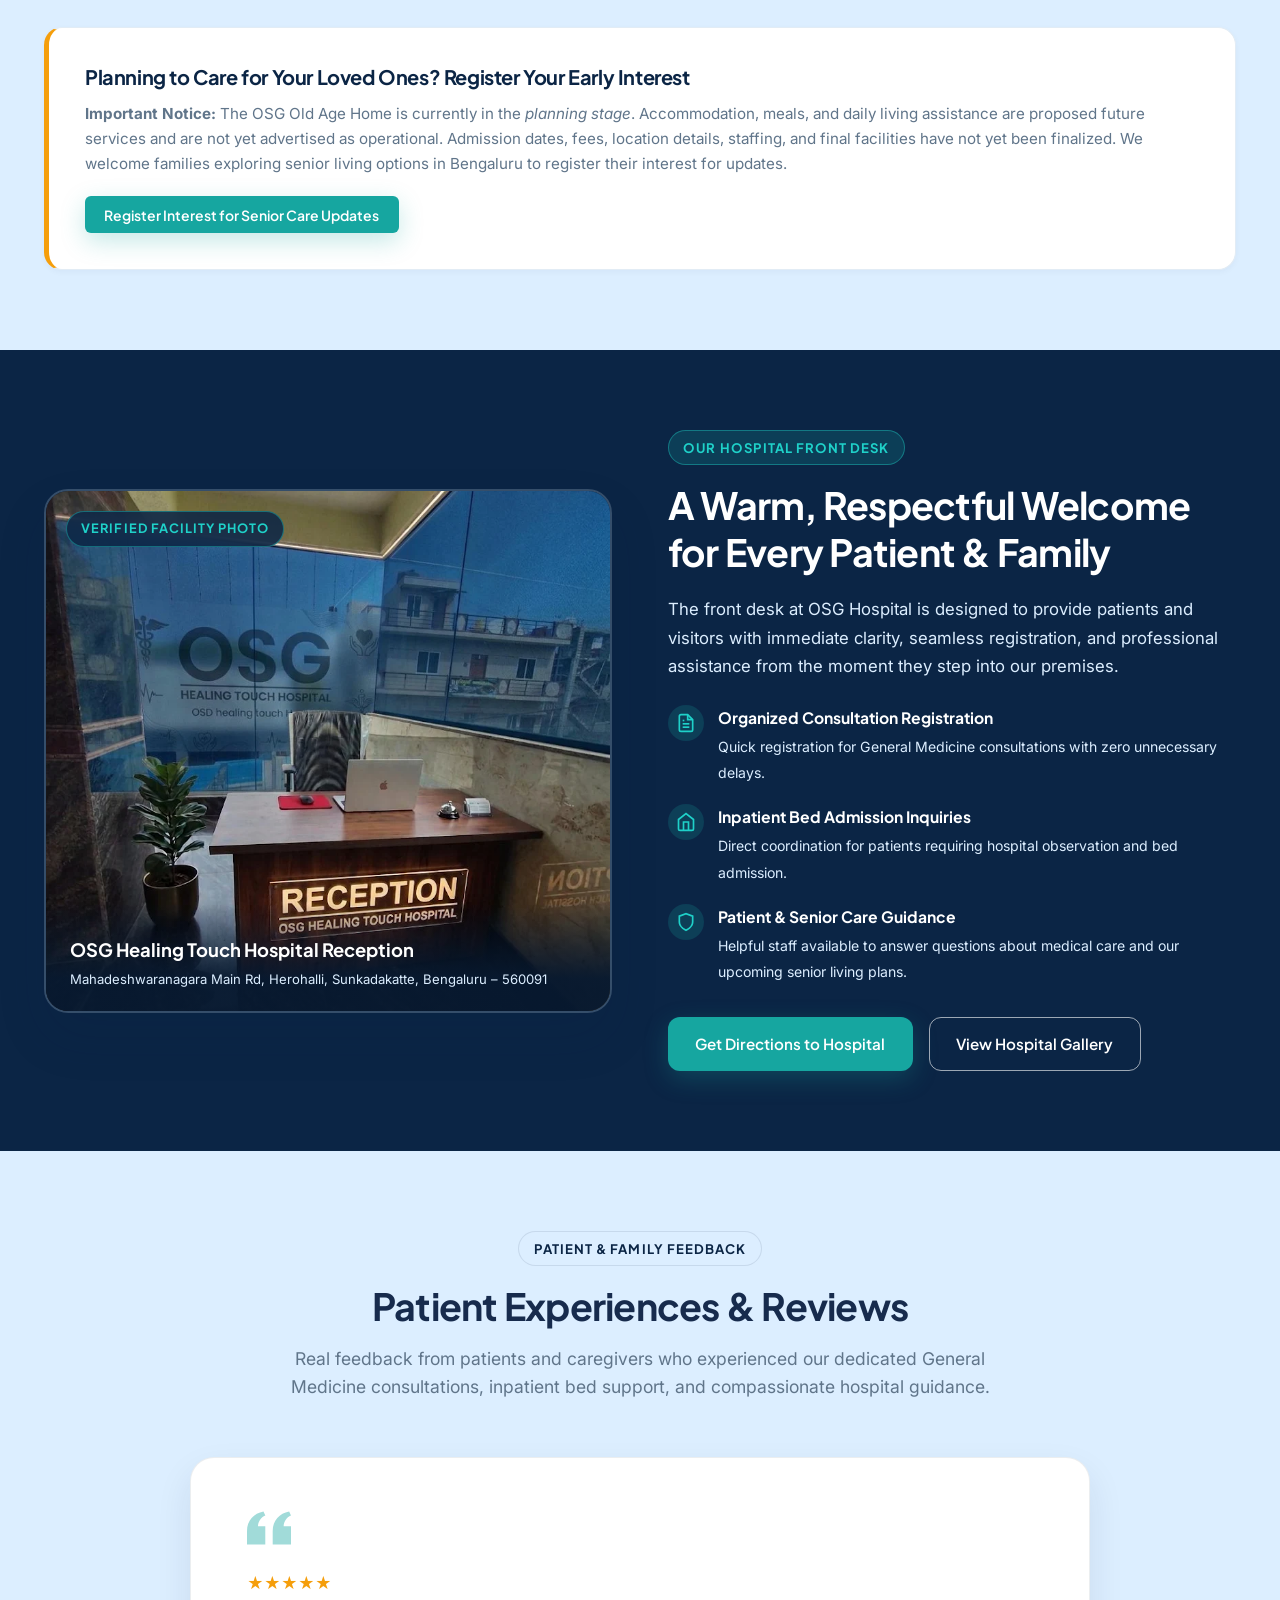
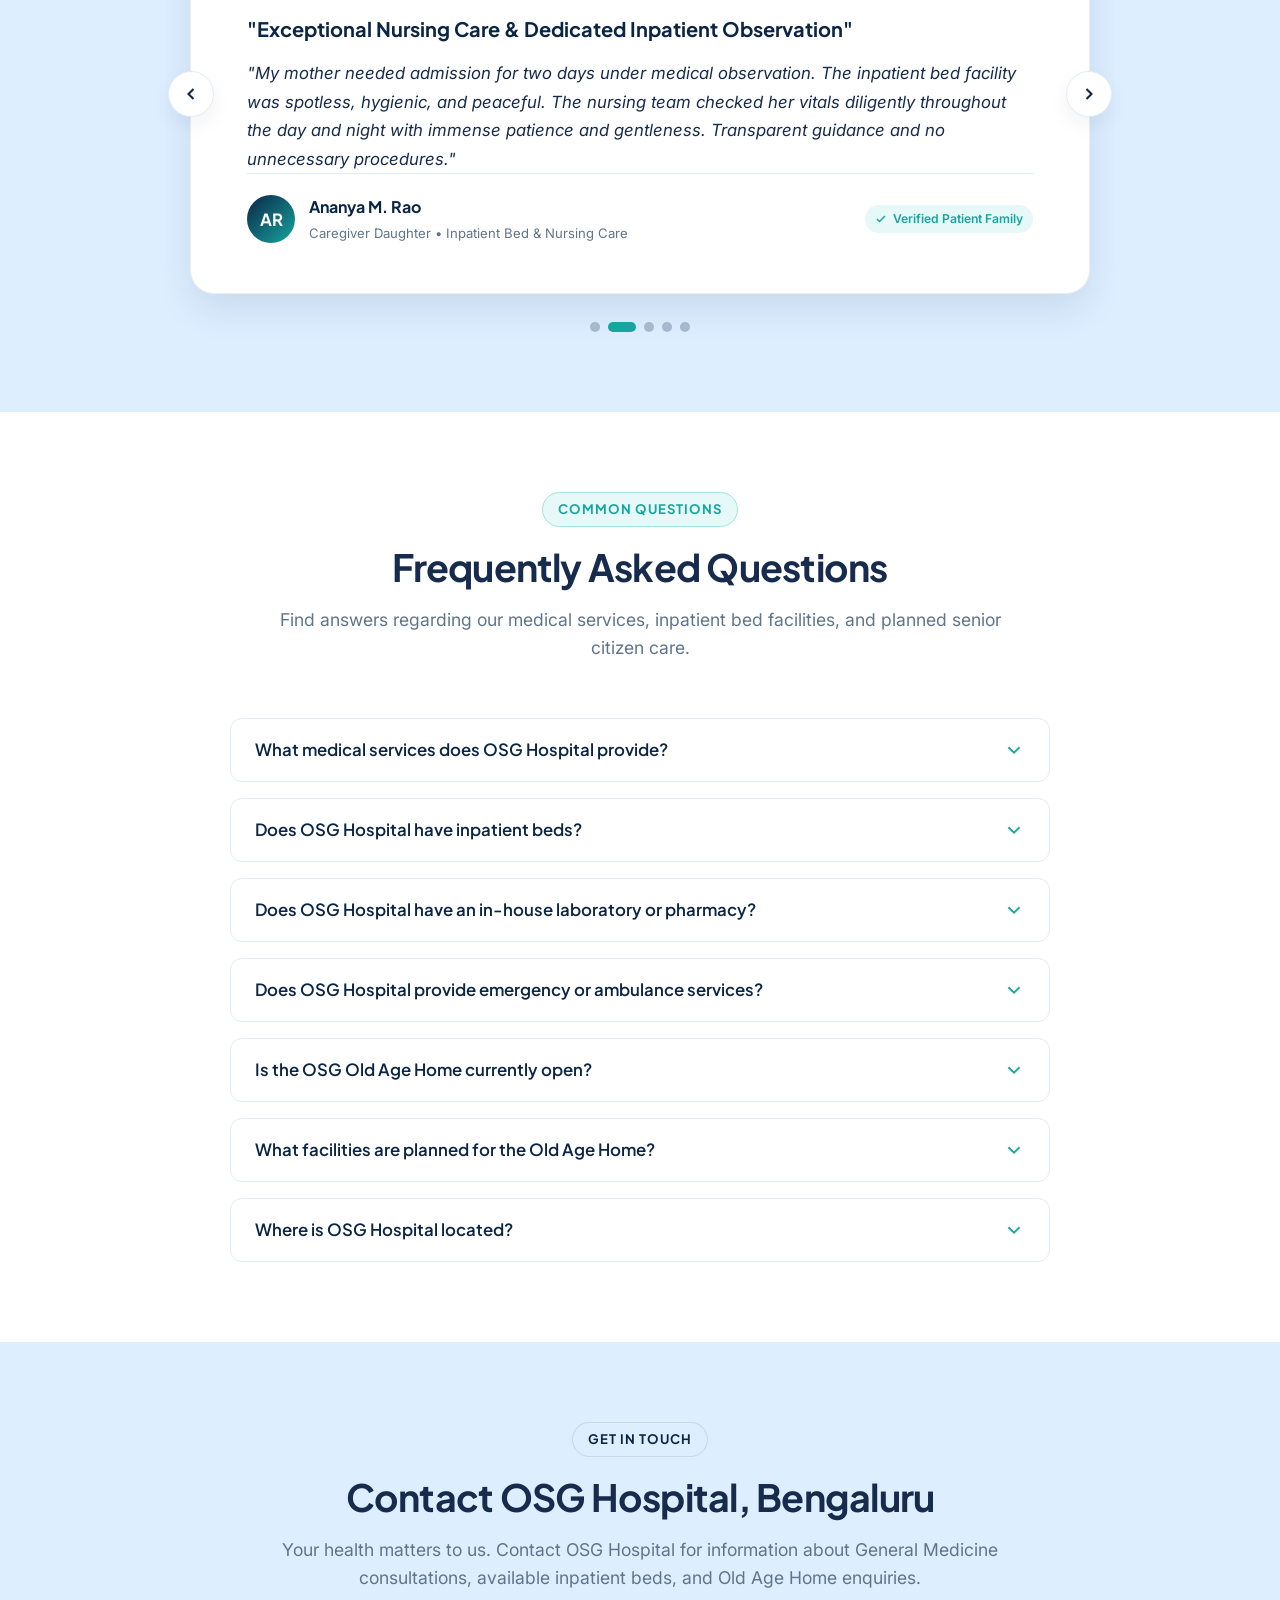
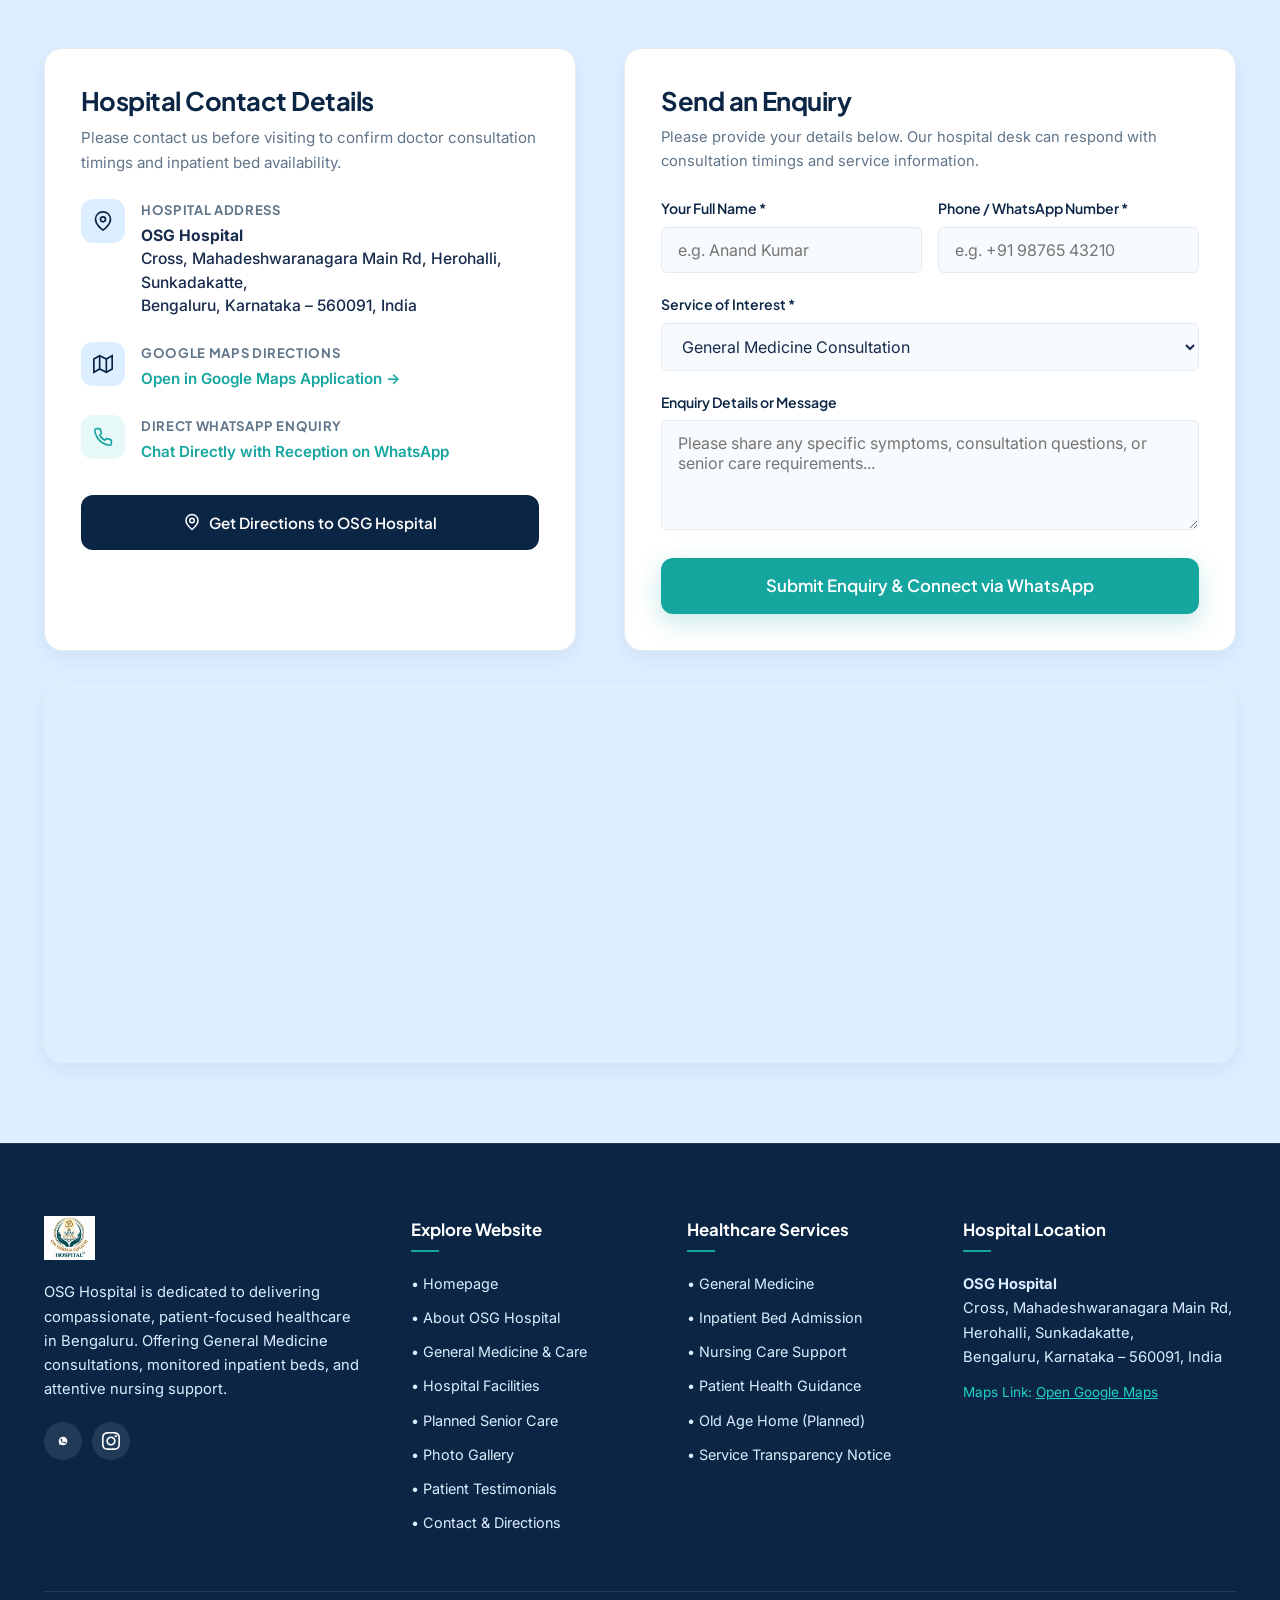
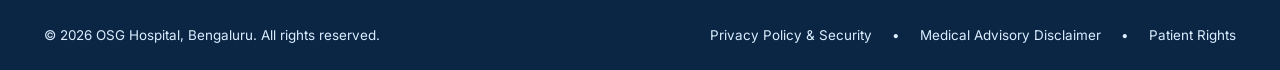
==== commit 7f2f7fb0: "LOGO update on tab" ====
--- a/index.html
+++ b/index.html
@@ -17,7 +17,8 @@
   <meta property="og:image" content="assets/images/reception-desk.png">
 
   <!-- Favicon -->
-  <link rel="icon" type="image/svg+xml" href="assets/images/favicon.svg">
+  <link rel="icon" type="image/svg+xml" href="assets/images/favicon.svg?v=2">
+  <link rel="icon" type="image/png" href="assets/images/favicon.png?v=2">
 
   <!-- Google Fonts: Plus Jakarta Sans & Inter -->
   <link rel="preconnect" href="https://fonts.googleapis.com">
--- a/assets/css/style.css
+++ b/assets/css/style.css
@@ -989,6 +989,37 @@
   color: #FFFFFF;
   padding: 5rem 0;
   overflow: hidden;
+}
+
+.gallery-hero {
+  padding: 4rem 0;
+}
+
+.gallery-reception-showcase {
+  border-radius: var(--radius-xl);
+  margin-bottom: 4rem;
+  padding: 3.5rem;
+}
+
+.gallery-photo-grid {
+  display: grid;
+  grid-template-columns: repeat(3, minmax(0, 1fr));
+  gap: 1.5rem;
+}
+
+.gallery-photo-card {
+  min-width: 0;
+  padding: 0.65rem;
+  background: var(--card-bg);
+  border-radius: var(--radius-lg);
+  box-shadow: var(--shadow-md);
+}
+
+.gallery-photo-card img {
+  width: 100%;
+  aspect-ratio: 4 / 3;
+  object-fit: cover;
+  border-radius: var(--radius-md);
 }
 
 .reception-grid {
@@ -1779,6 +1810,10 @@
   .reception-grid {
     grid-template-columns: 1fr;
   }
+  .gallery-photo-grid {
+    grid-template-columns: repeat(2, minmax(0, 1fr));
+    gap: 1rem;
+  }
   .contact-grid {
     grid-template-columns: 1fr;
   }
@@ -1813,25 +1848,26 @@
     grid-template-columns: 1fr;
   }
 
-  /* Compact top bars on mobile - strictly half size to keep navbar prominent */
+  /* Keep the emergency advisory fully readable on narrow screens. */
   .emergency-bar {
     font-size: 0.68rem;
-    padding: 0.15rem 0.5rem;
-    line-height: 1.2;
+    padding: 0.4rem 0.5rem;
+    line-height: 1.35;
   }
   .emergency-bar .container {
-    flex-wrap: nowrap;
+    flex-wrap: wrap;
     justify-content: center;
-    gap: 0.35rem;
+    gap: 0.3rem 0.45rem;
   }
   .emergency-bar strong {
     font-size: 0.58rem;
     padding: 0.04rem 0.3rem;
   }
   .emergency-bar span {
-    white-space: nowrap;
-    overflow: hidden;
-    text-overflow: ellipsis;
+    white-space: normal;
+    overflow: visible;
+    text-overflow: clip;
+    flex: 1 1 100%;
   }
   .top-info-bar {
     font-size: 0.68rem;
@@ -1848,4 +1884,21 @@
   .top-info-hide-mob {
     display: none;
   }
-}
+
+  .gallery-hero {
+    padding: 3rem 0;
+  }
+  .gallery-reception-showcase {
+    padding: 1.25rem;
+    margin-bottom: 2.5rem;
+  }
+  .gallery-reception-showcase .reception-image {
+    height: auto;
+    aspect-ratio: 4 / 3;
+    object-fit: cover;
+  }
+  .gallery-new-photos-heading {
+    margin-top: 2.5rem;
+    margin-bottom: 2rem;
+  }
+}
